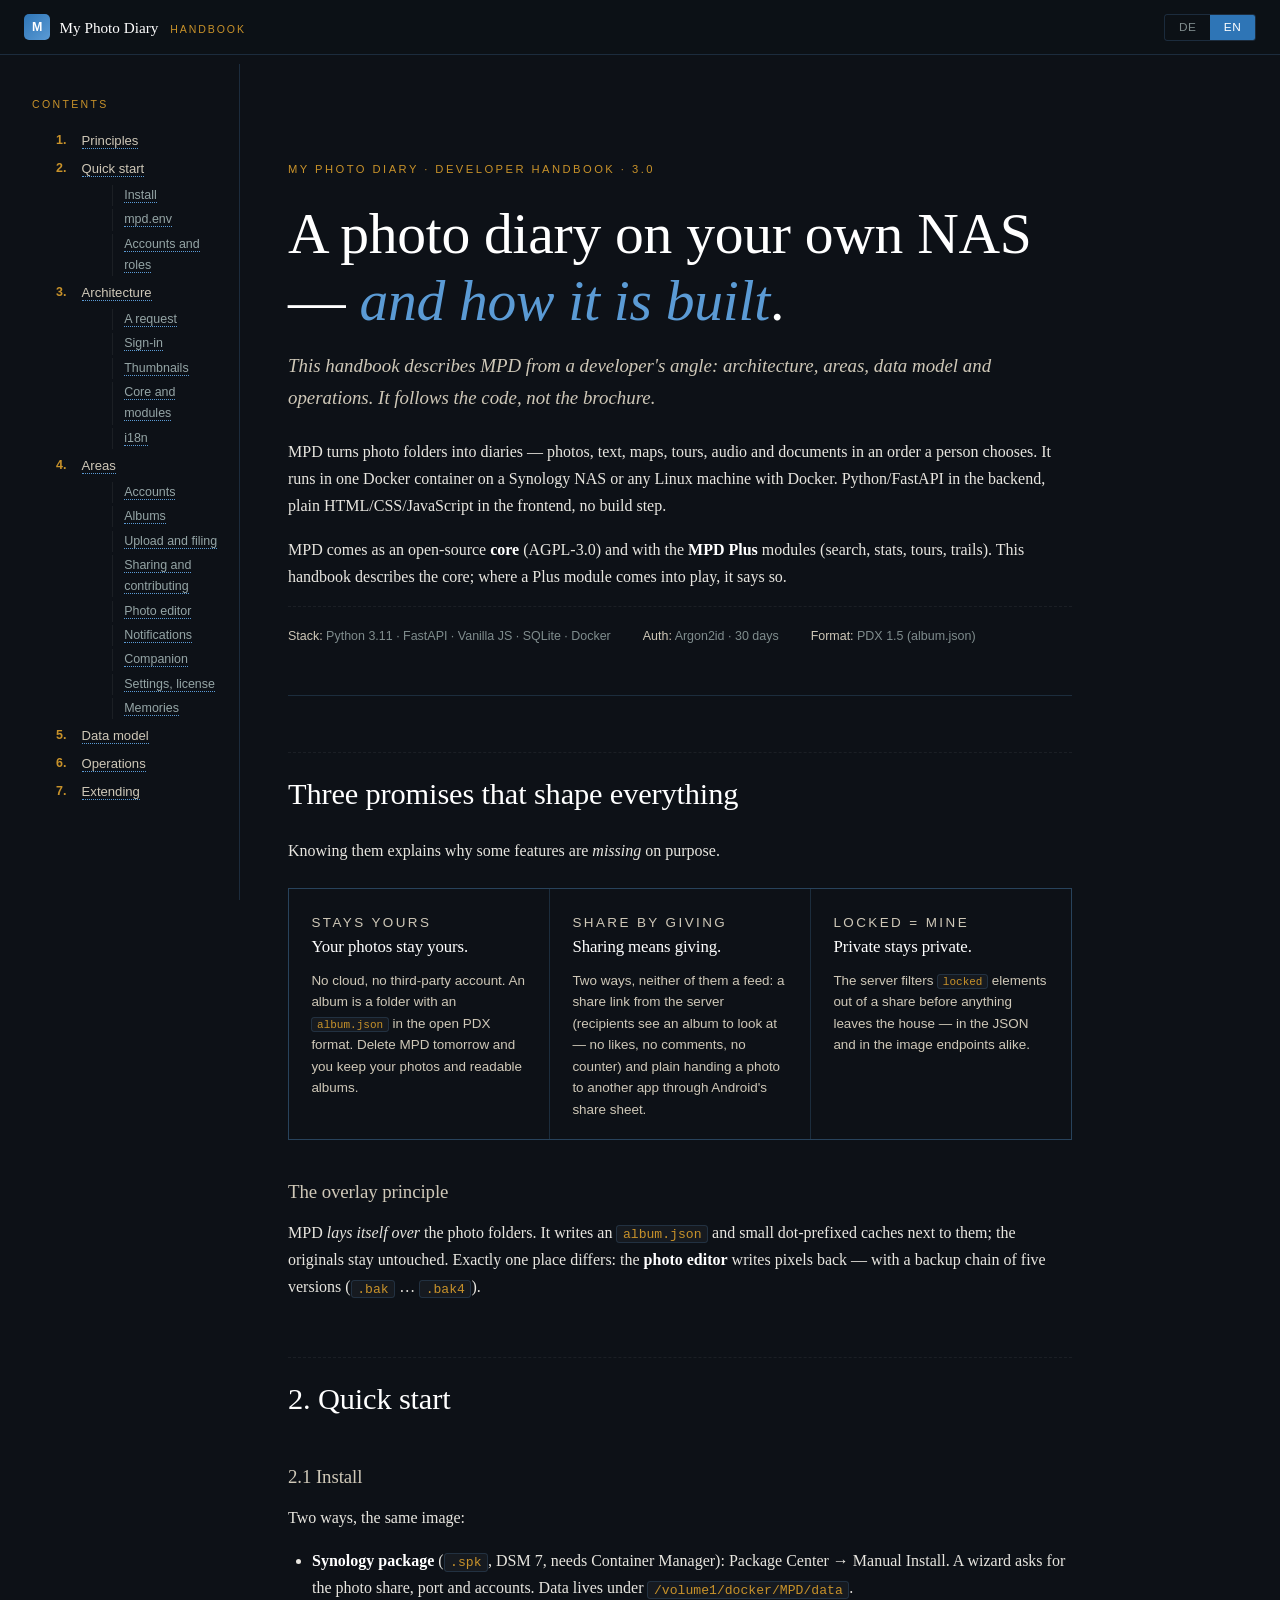
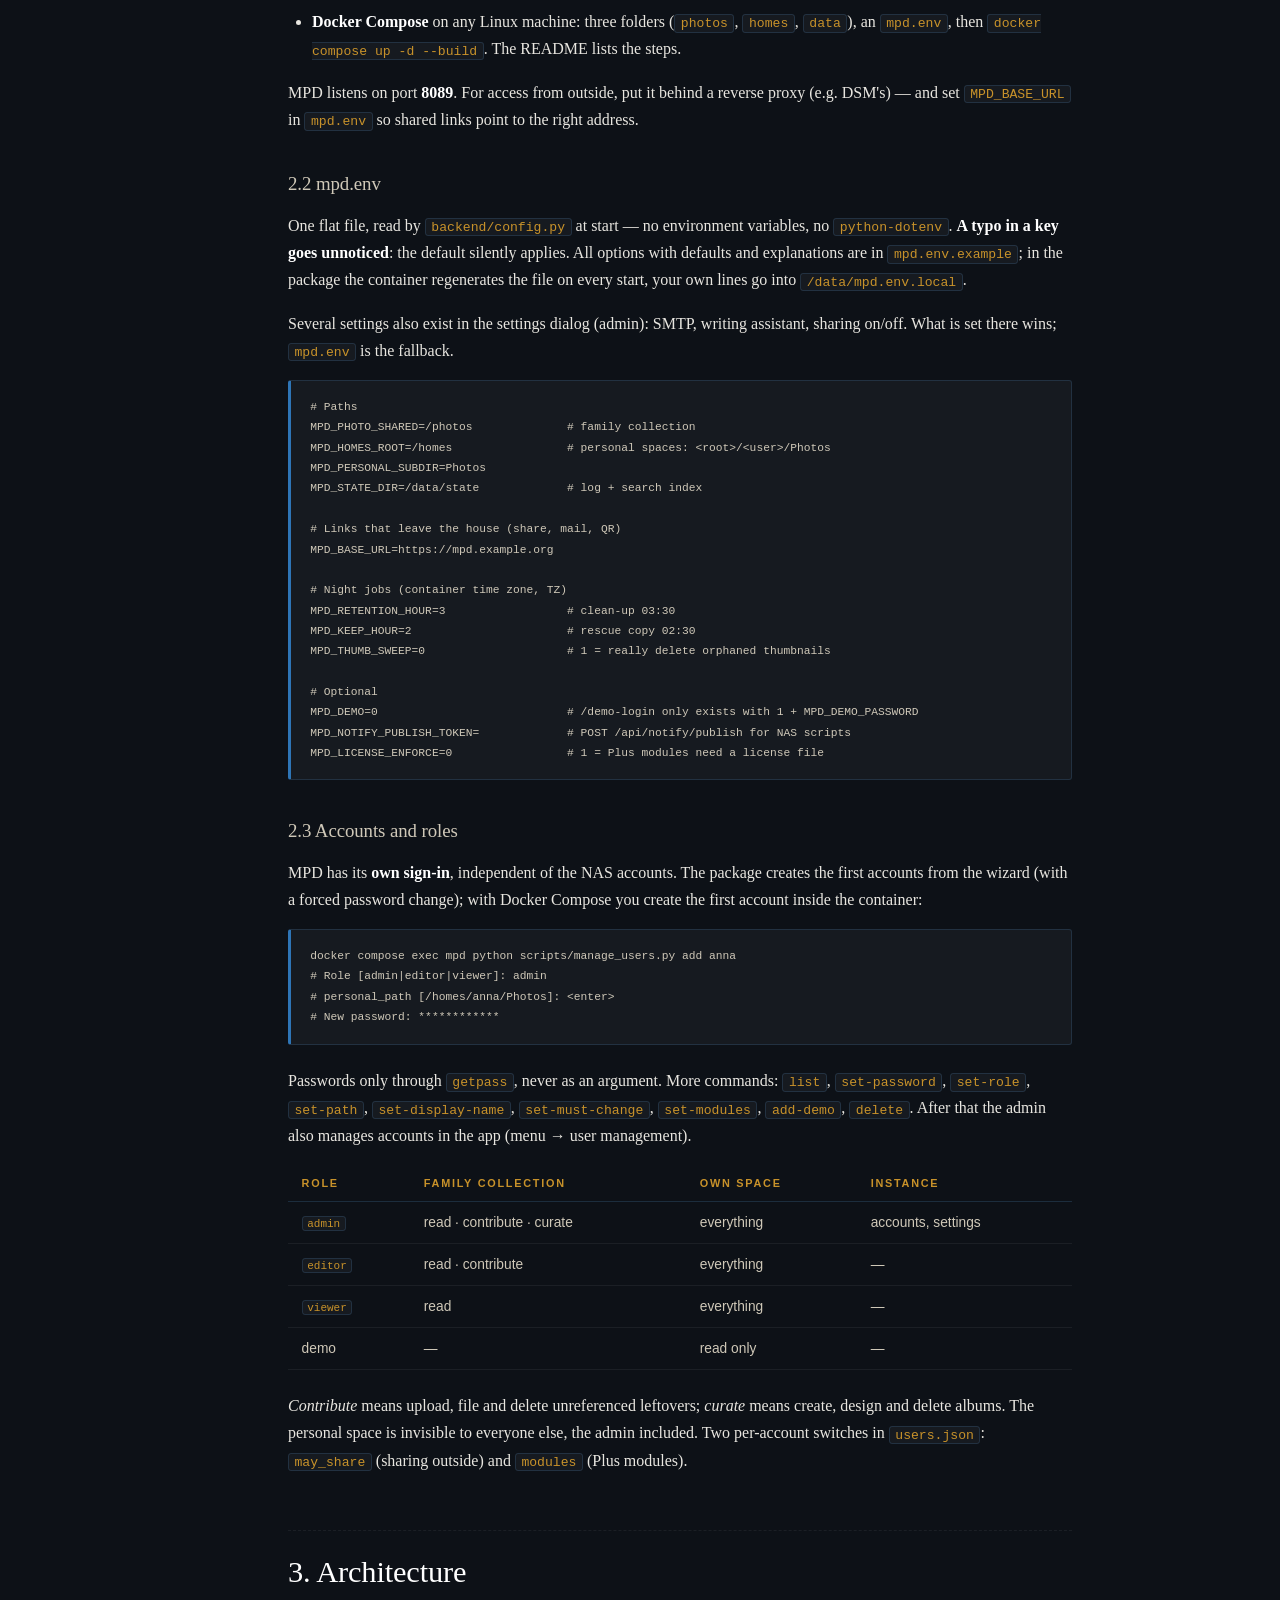
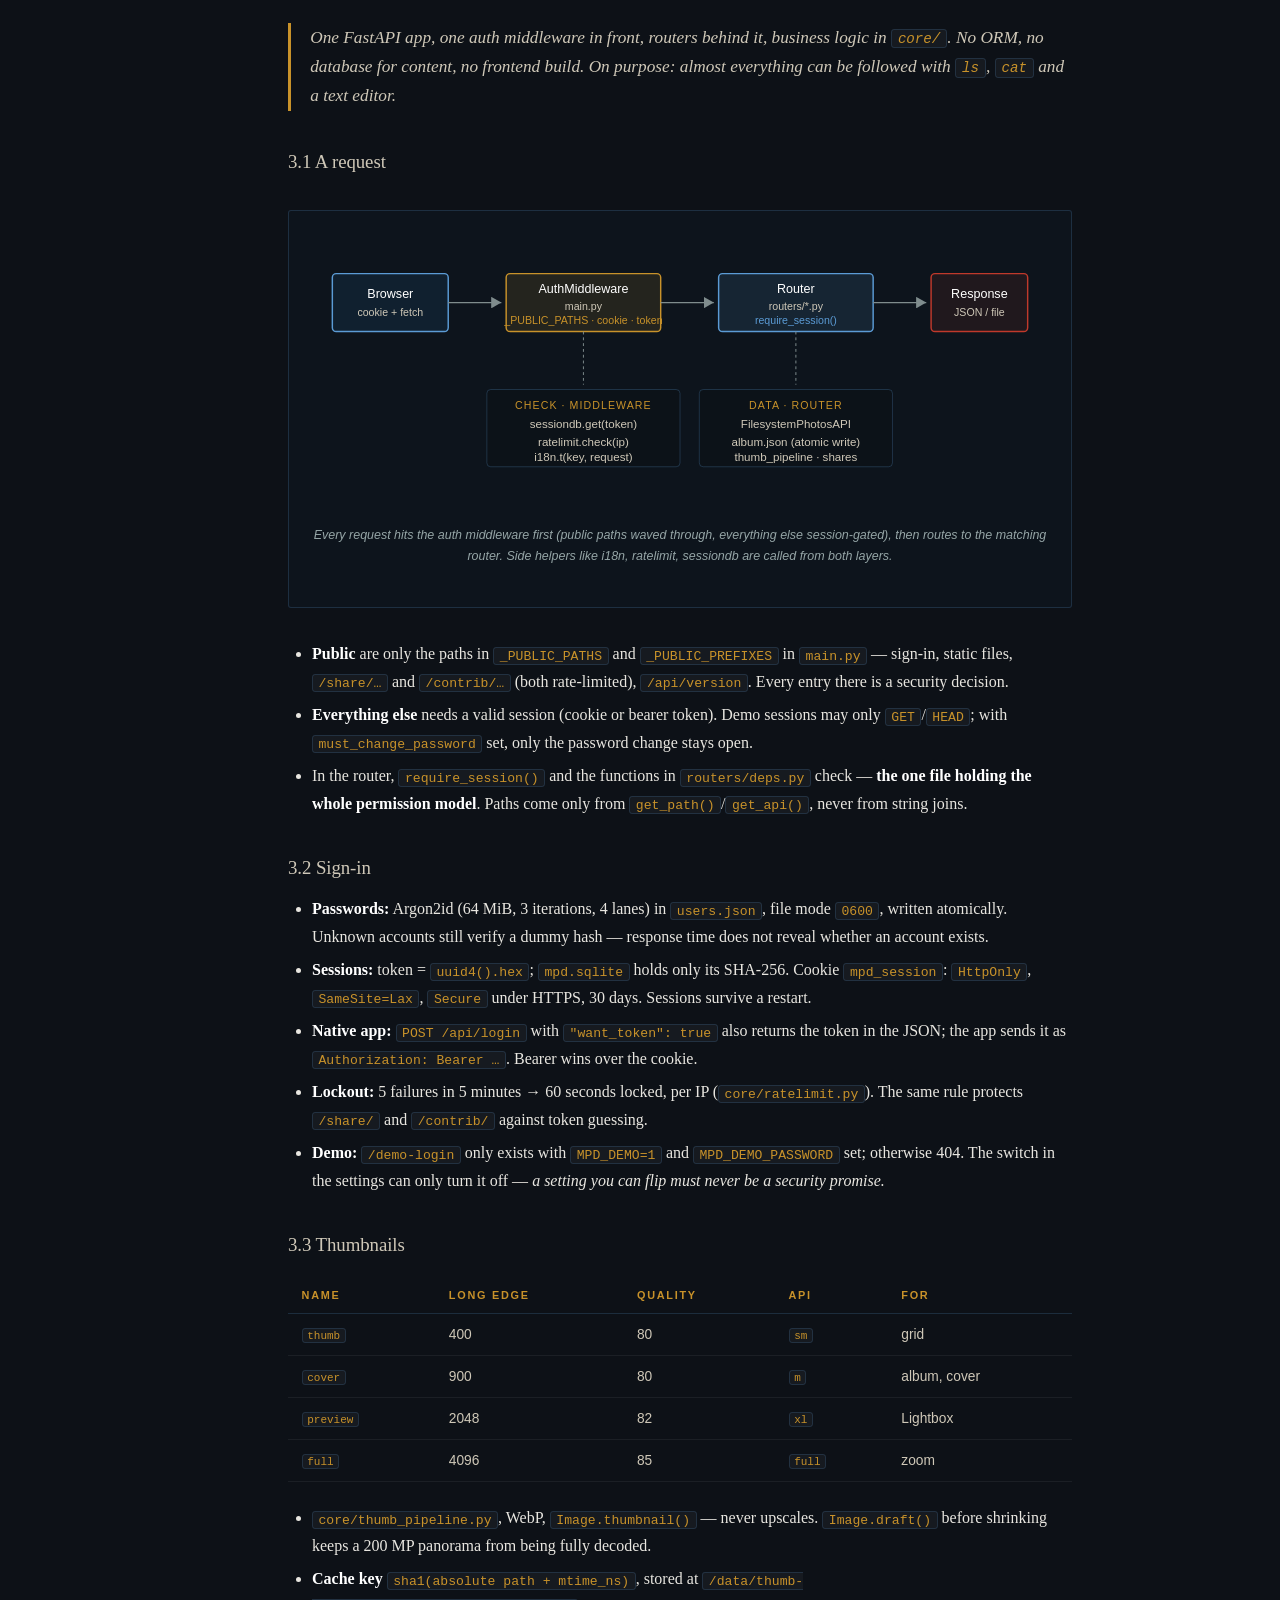
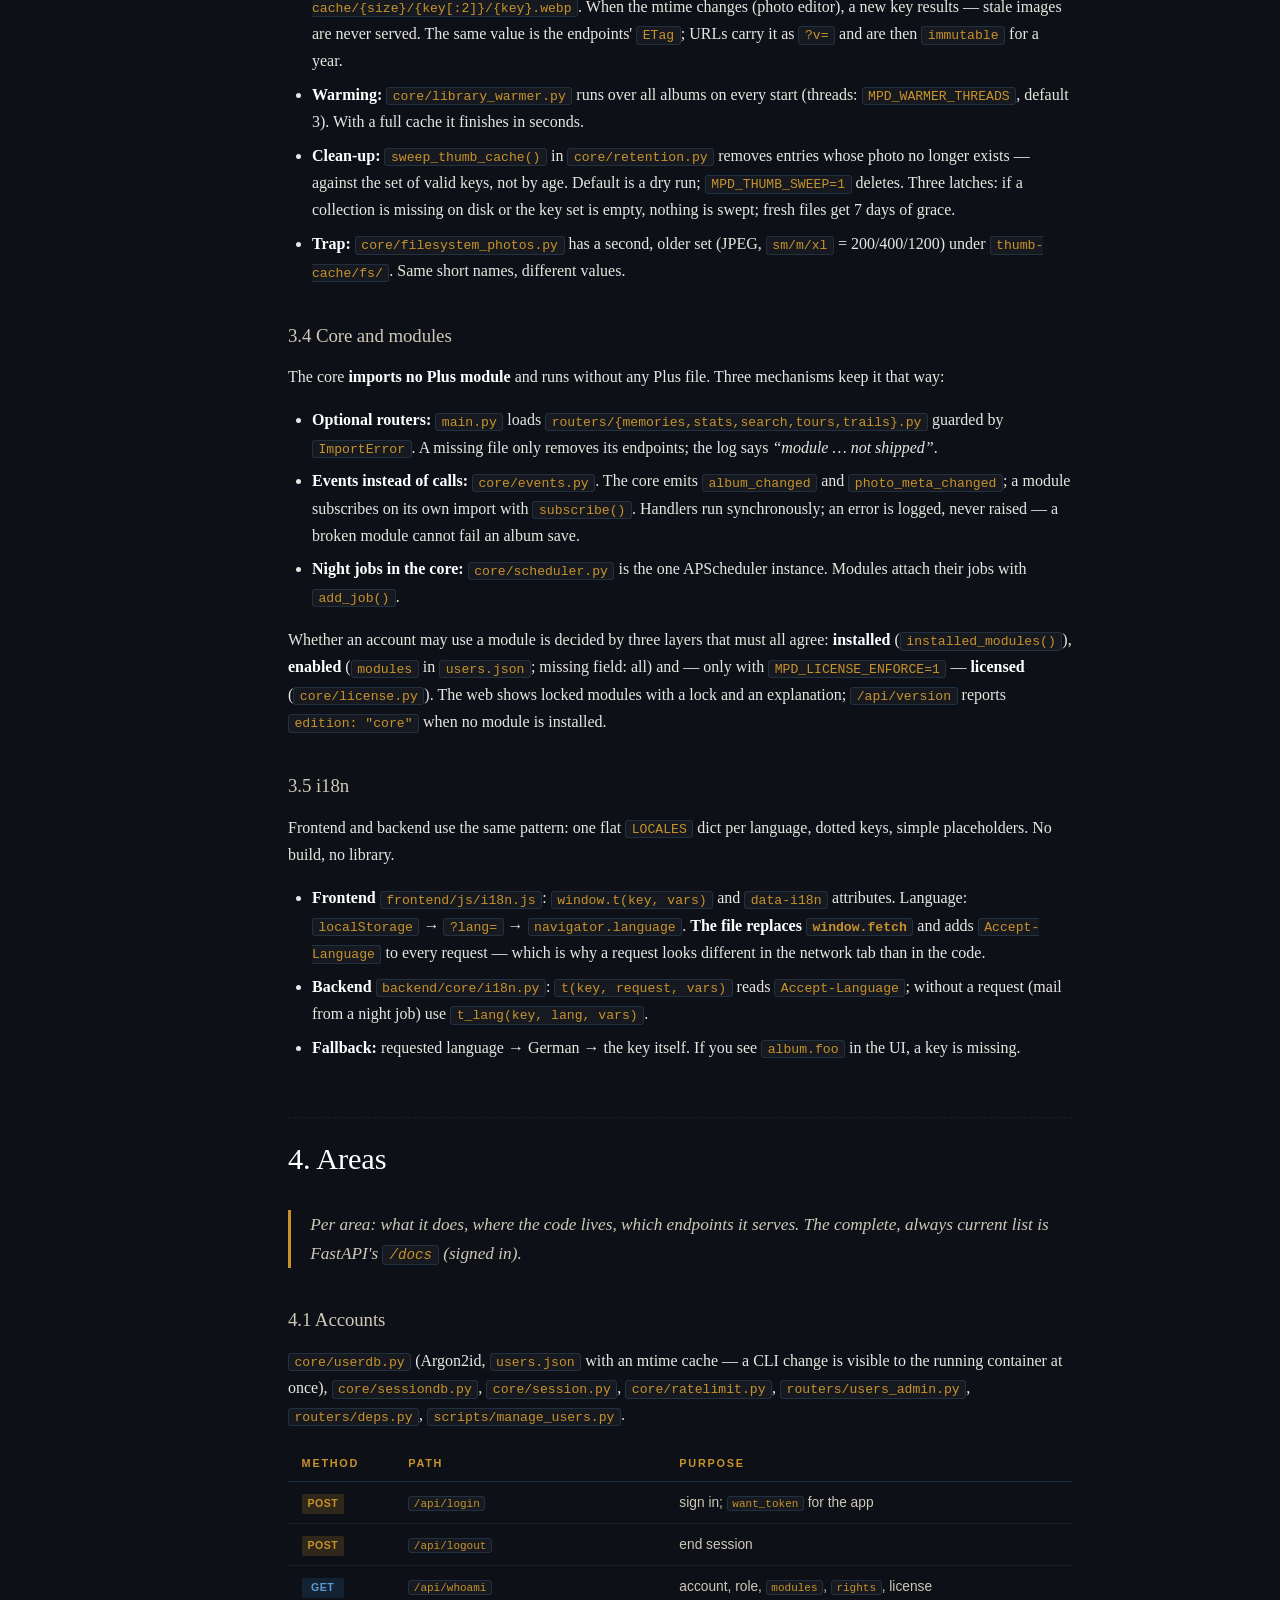
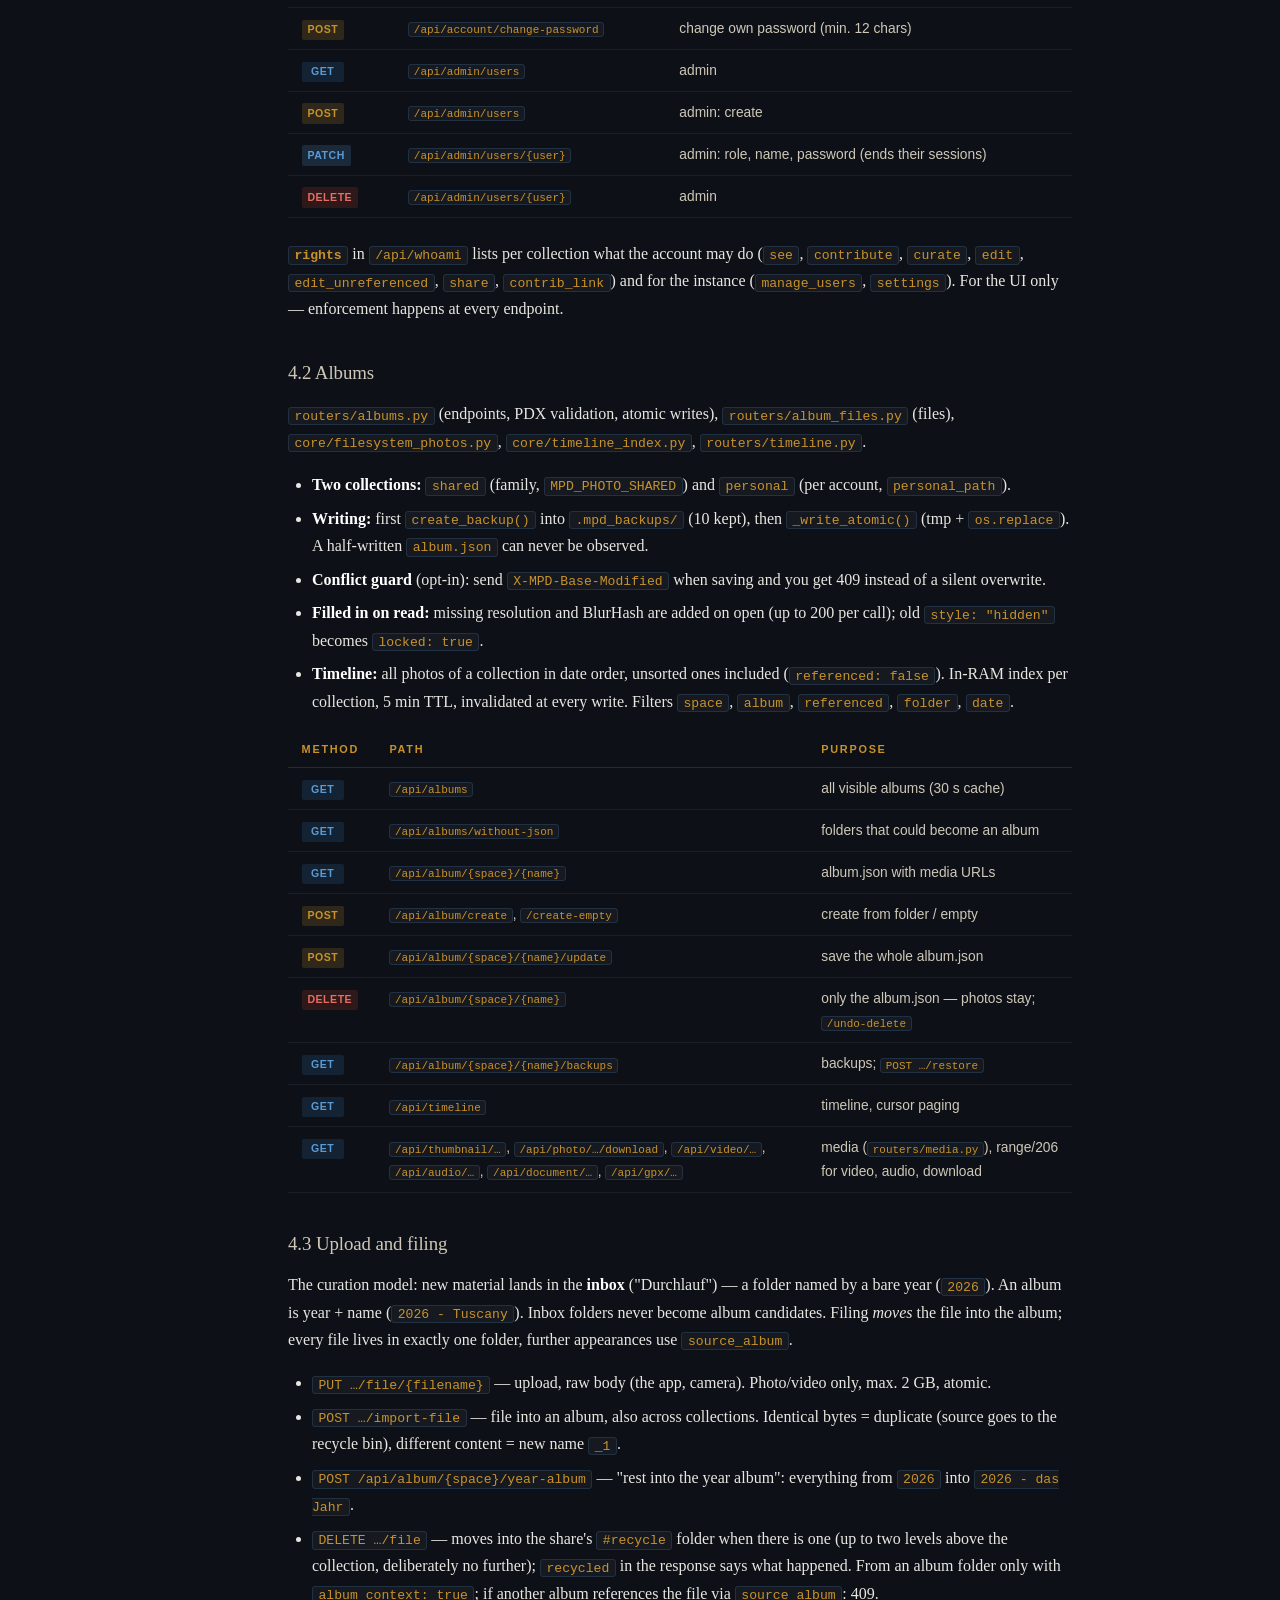
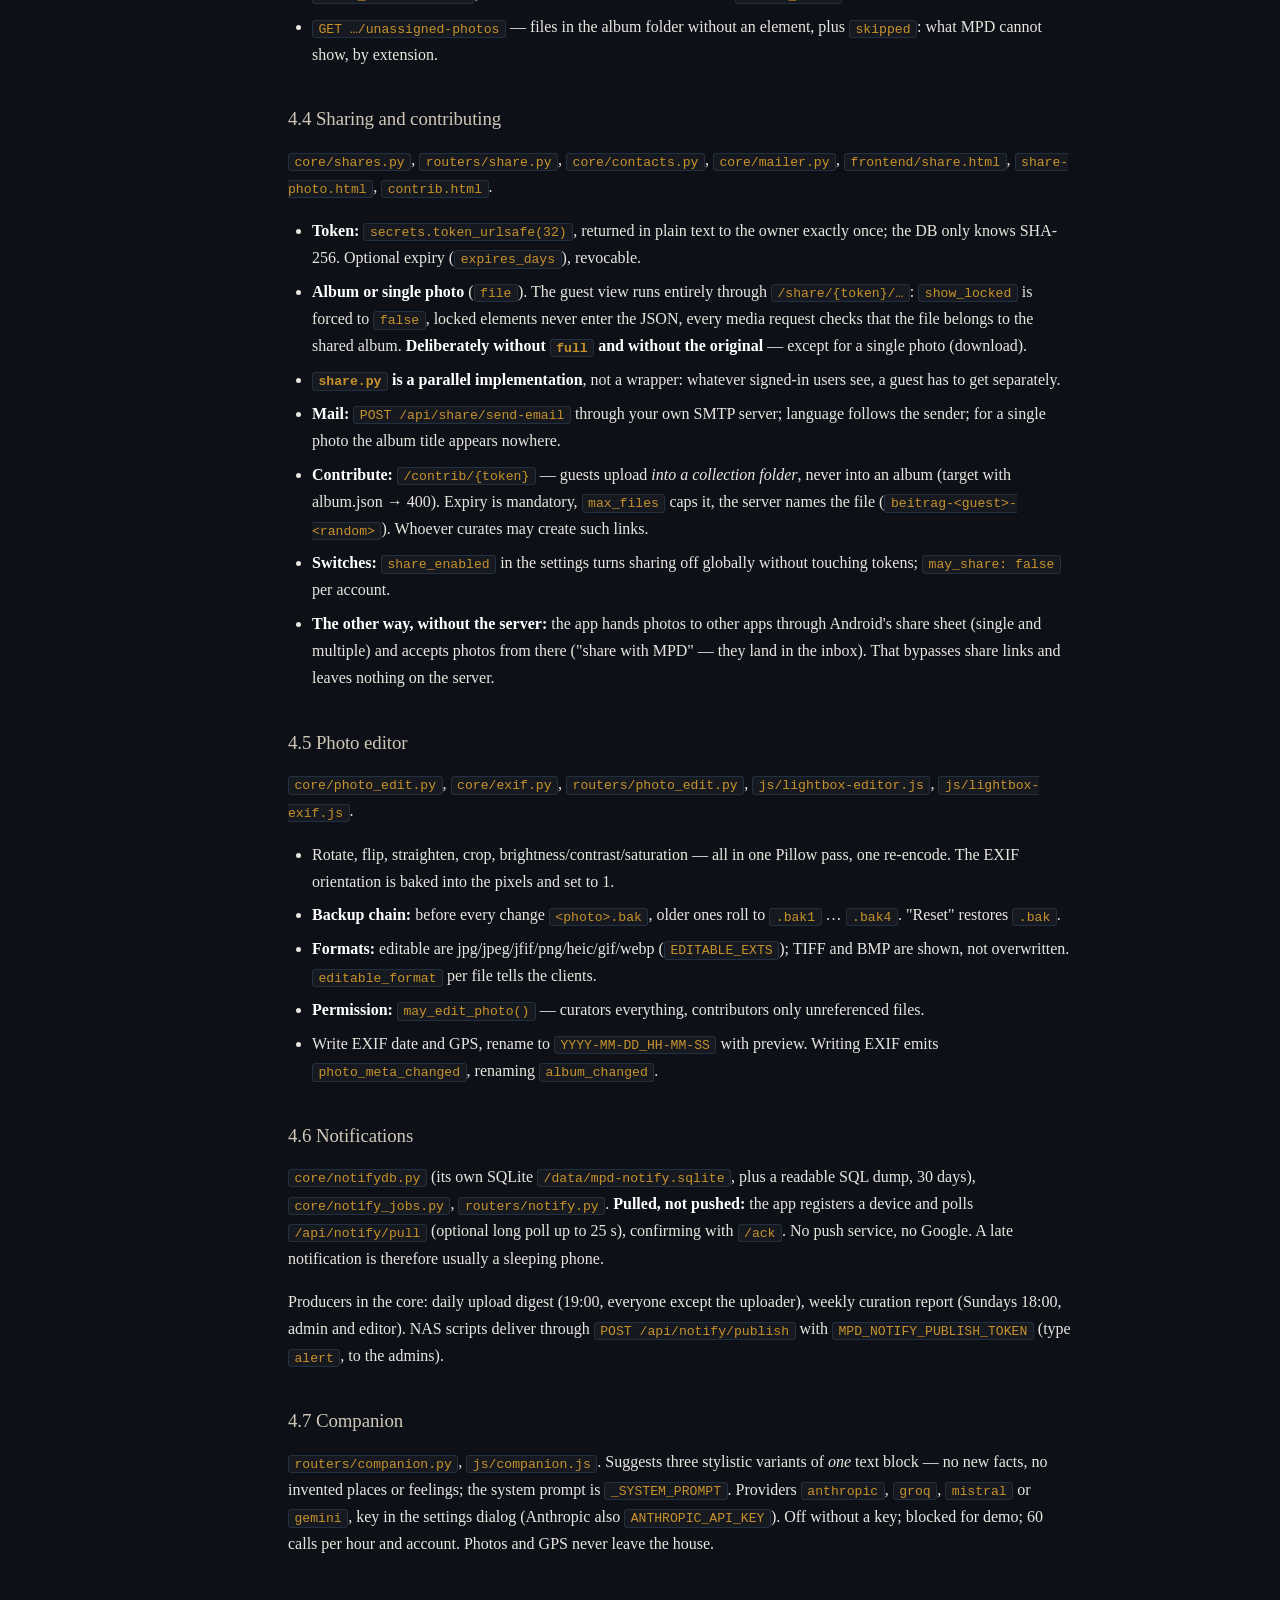
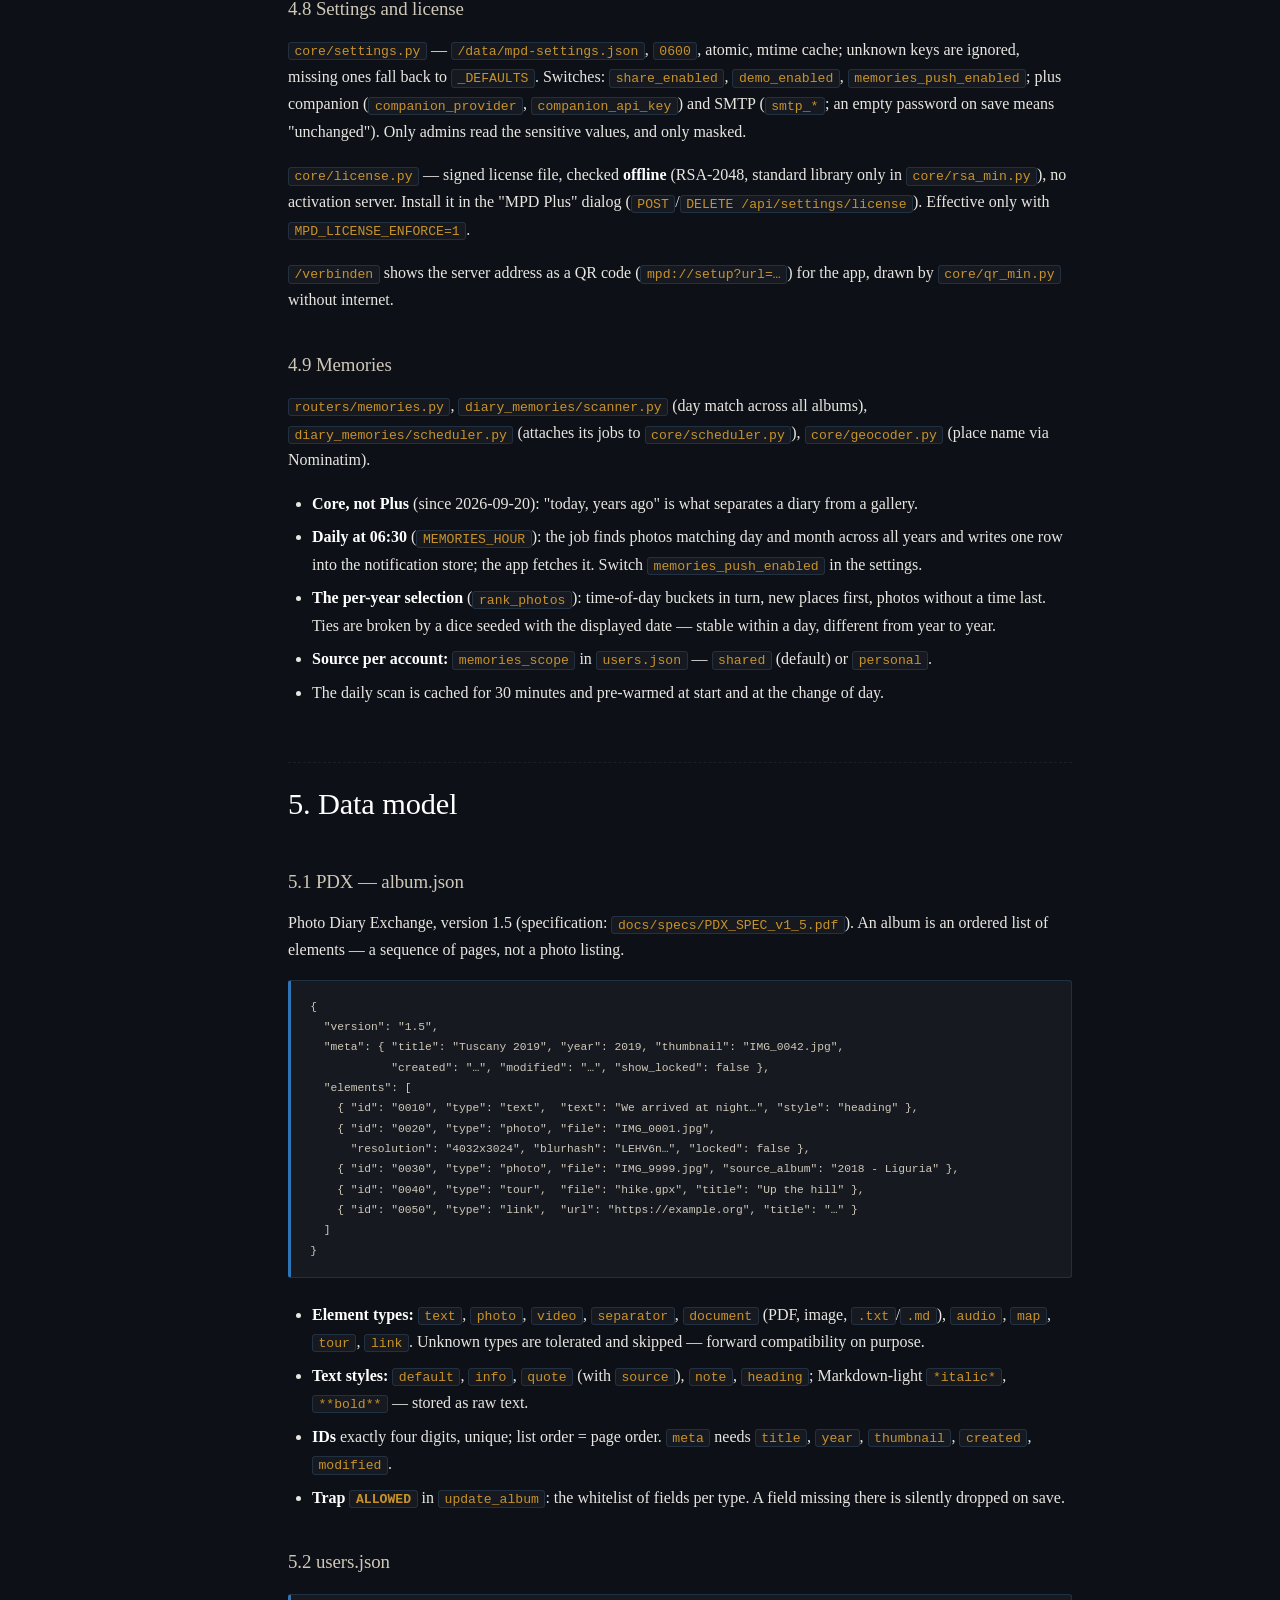
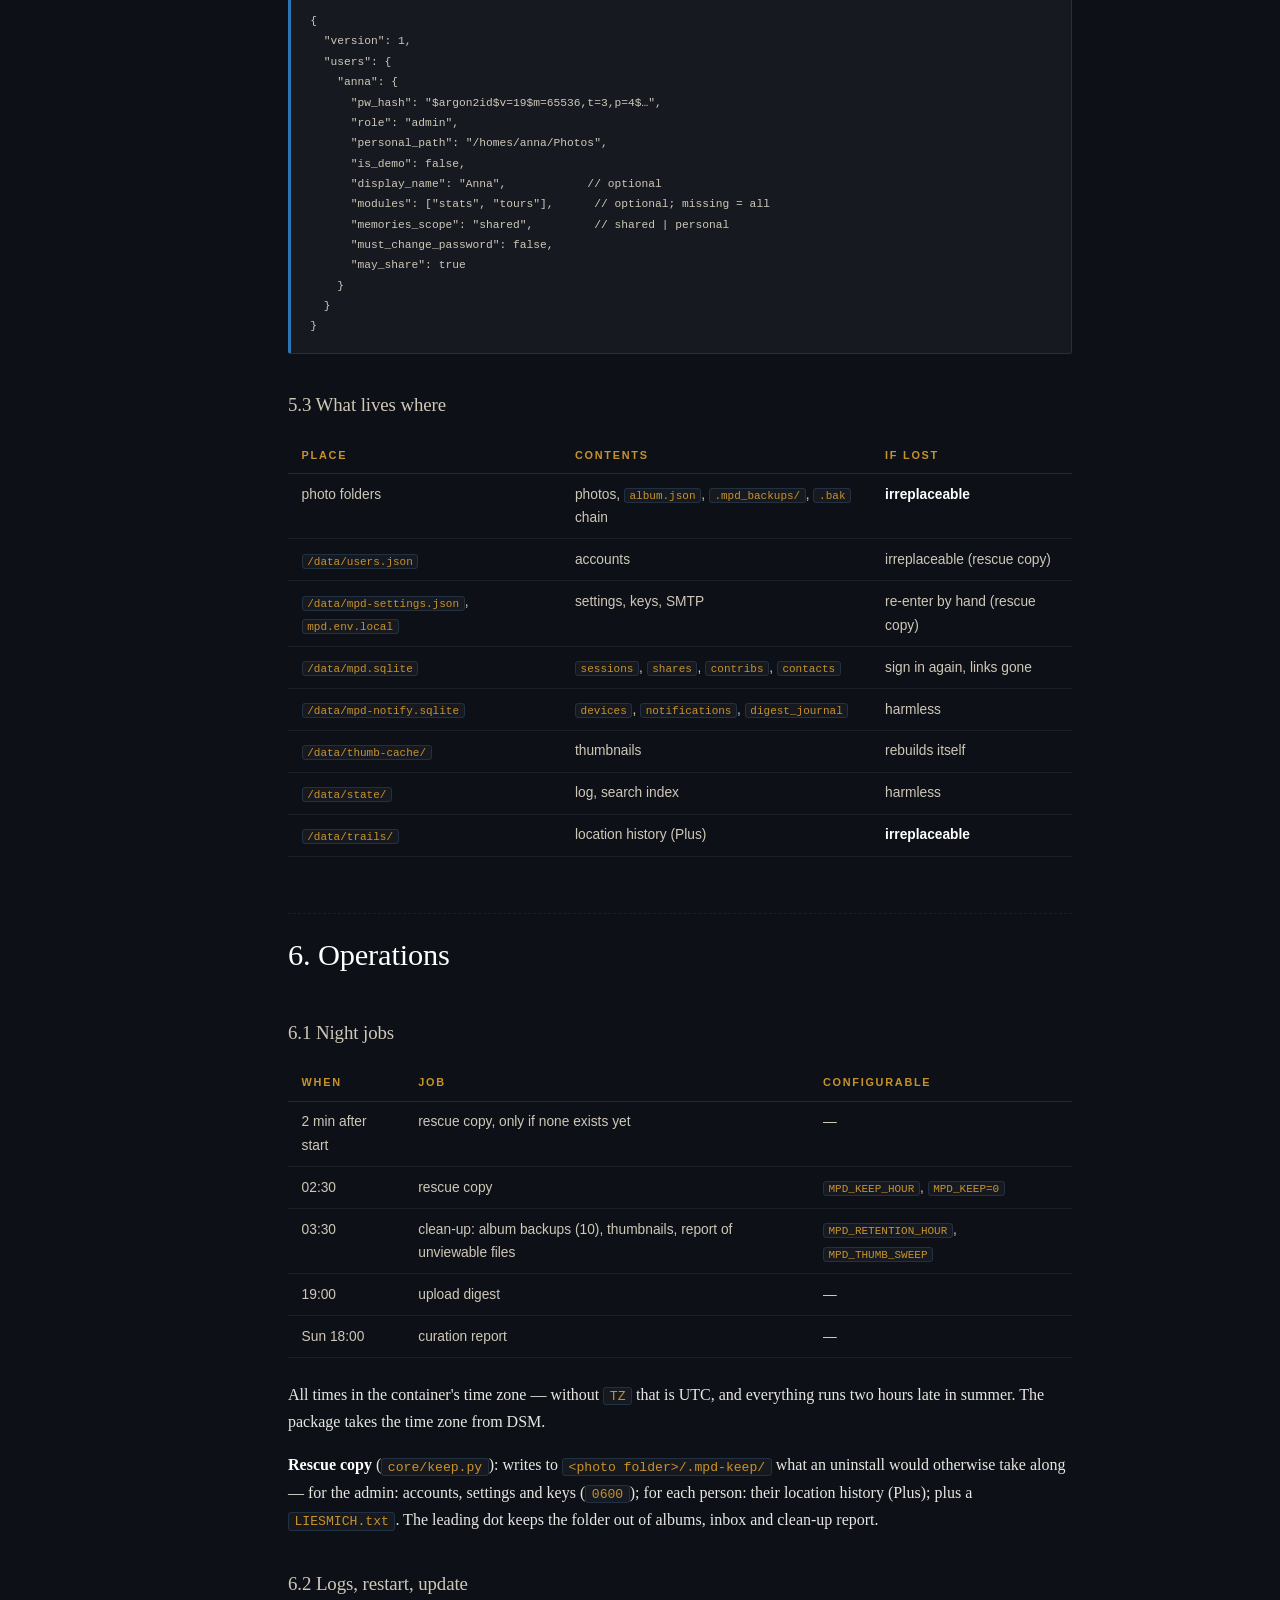
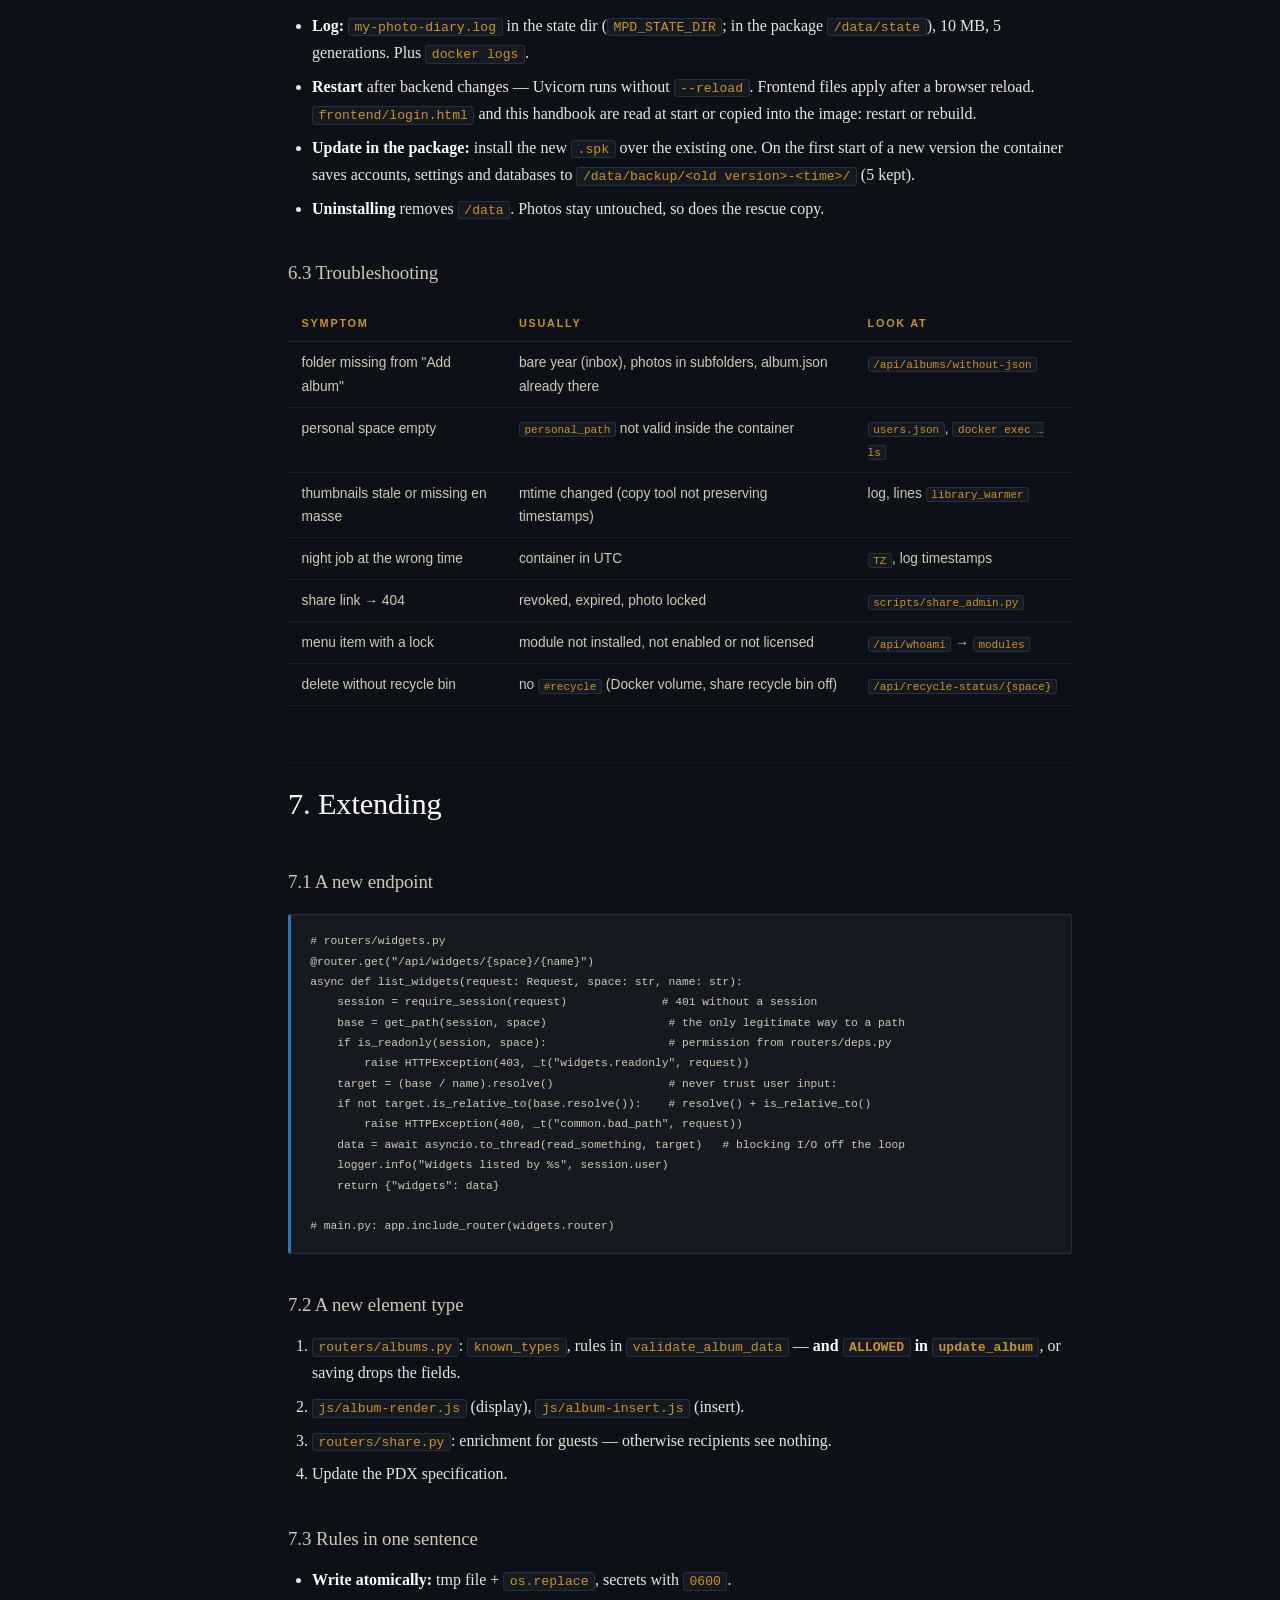
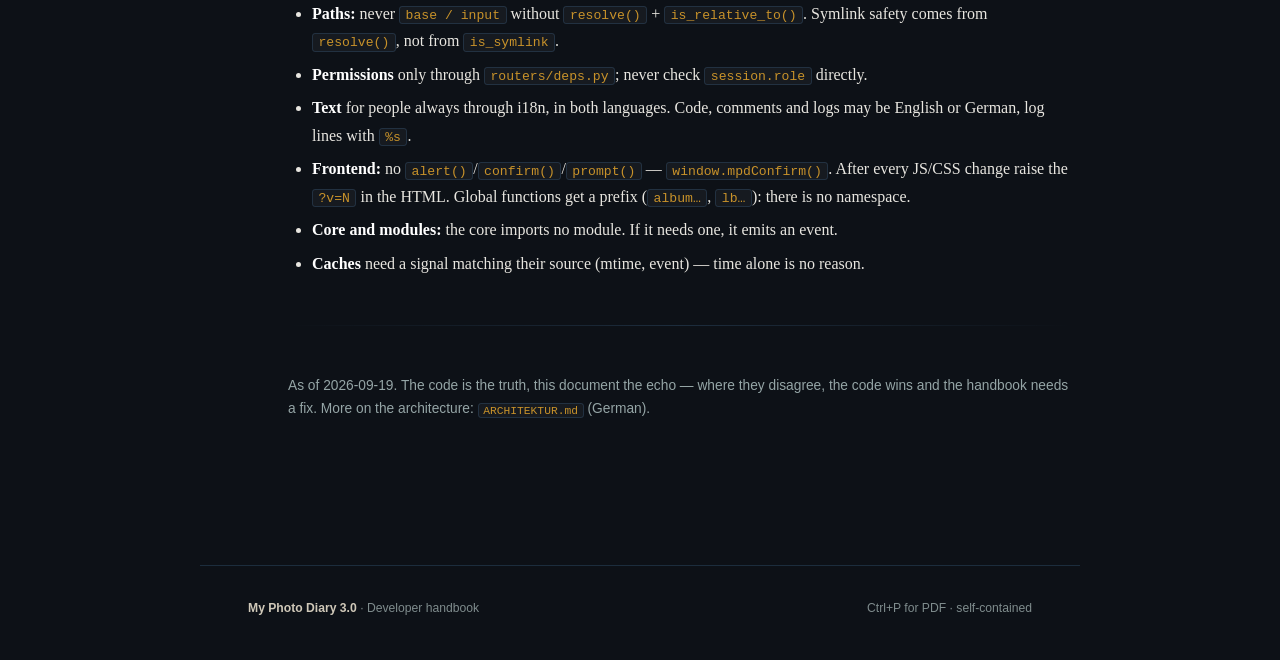
==== docs/handbook.html @ 84dc038b "My Photo Diary Core 3.0.470" ====
<!DOCTYPE html>
<html lang="de" data-lang="de">
<head>
<meta charset="UTF-8">
<meta name="viewport" content="width=device-width, initial-scale=1.0">
<title>My Photo Diary — Handbuch / Handbook</title>
<meta name="description" content="Self-contained developer handbook for My Photo Diary 3.0 (DE/EN). Architecture, areas, data model, operations.">
<meta name="robots" content="noindex,nofollow">
<style>
:root {
  --navy:  #2C3E50;
  --slate: #34495E;
  --blue:  #2E75B6;
  --lblue: #4F81BD;
  --rblue: #5B9BD5;
  --grey:  #7F8C8D;
  --lgrey: #95a5a6;
  --red:   #C0392B;
  --gold:  #c8922a;
  --dark:  #0d1117;
  --paper: #f5f1e6;
  --ink:   #e8e6e0;
  --mid:   #cfc8b8;
  --border: rgba(91,155,213,0.2);
  --border-soft: rgba(255,255,255,0.06);
  --code-bg: rgba(255,255,255,0.04);
  --code-border: rgba(91,155,213,0.18);
}

* { margin:0; padding:0; box-sizing:border-box; }
html { scroll-behavior:smooth; scroll-padding-top:5rem; }
body {
  background:var(--dark);
  color:var(--ink);
  font-family:Georgia,'Times New Roman',serif;
  line-height:1.7;
  font-size:16px;
}

/* ───────── Top nav ───────── */
nav.top {
  position:fixed; top:0; left:0; right:0; z-index:100;
  padding:0.85rem 1.5rem;
  display:flex; align-items:center; justify-content:space-between;
  background:rgba(13,17,23,0.94);
  border-bottom:1px solid var(--border);
  backdrop-filter:blur(12px);
}
.brand { display:flex; align-items:center; gap:0.6rem; font-family:Georgia,serif; }
.brand-logo {
  width:26px; height:26px;
  background:linear-gradient(135deg,var(--blue),var(--rblue));
  border-radius:5px;
  display:flex; align-items:center; justify-content:center;
  color:#fff; font-weight:700; font-size:0.78rem;
  font-family:-apple-system,sans-serif;
  letter-spacing:-0.02em;
}
.brand-name { color:#fff; font-size:0.95rem; }
.brand-sub  {
  font-family:-apple-system,sans-serif; font-size:0.66rem;
  color:var(--gold); letter-spacing:0.18em; text-transform:uppercase;
  margin-left:0.5rem;
}

.lang-toggle {
  display:flex; align-items:center; gap:0;
  font-family:-apple-system,sans-serif; font-size:0.74rem;
  border:1px solid var(--border); border-radius:3px;
  overflow:hidden;
}
.lang-toggle button {
  background:transparent; color:var(--grey);
  border:none; padding:0.35rem 0.85rem; cursor:pointer;
  font-family:inherit; font-size:inherit;
  letter-spacing:0.05em;
  transition:all 0.15s;
}
.lang-toggle button:hover { color:#fff; }
.lang-toggle button.is-active {
  background:var(--blue); color:#fff;
}

/* ───────── Layout ───────── */
.shell {
  display:grid;
  grid-template-columns:240px 1fr;
  gap:0;
  max-width:1280px;
  margin:0 auto;
  padding-top:4rem;
}

aside.toc {
  position:sticky;
  top:4rem;
  align-self:start;
  height:calc(100vh - 4rem);
  overflow-y:auto;
  padding:2rem 1.25rem 2rem 2rem;
  border-right:1px solid var(--border);
  font-family:-apple-system,sans-serif;
  font-size:0.82rem;
}
.toc-label {
  font-size:0.66rem; letter-spacing:0.22em; text-transform:uppercase;
  color:var(--gold); margin-bottom:1rem;
}
.toc ol { list-style:none; padding-left:0; counter-reset:toc; }
.toc ol > li {
  counter-increment:toc;
  margin-bottom:0.35rem;
  padding-left:1.6rem;
  position:relative;
}
.toc ol > li::before {
  content:counter(toc) ".";
  position:absolute; left:0;
  color:var(--gold); font-weight:600;
  font-size:0.78rem;
}
.toc a {
  color:var(--mid); text-decoration:none;
  transition:color 0.15s;
}
.toc a:hover { color:var(--rblue); }
.toc ol ol {
  margin-top:0.3rem; padding-left:0.4rem;
  counter-reset:none;
}
.toc ol ol > li {
  counter-increment:none;
  padding-left:0.7rem;
  font-size:0.78rem;
  margin-bottom:0.2rem;
  border-left:1px solid var(--border-soft);
}
.toc ol ol > li::before { content:none; }
.toc ol ol a { color:var(--lgrey); }

main {
  padding:2rem 3rem 8rem;
  max-width:880px;
}

/* ───────── Typography ───────── */
h1, h2, h3, h4 {
  font-family:Georgia,serif; font-weight:400;
  color:#fff; letter-spacing:-0.005em;
}
h1 {
  font-size:clamp(2rem,4vw,3rem);
  line-height:1.15; margin-bottom:1rem;
  border-bottom:1px solid var(--border);
  padding-bottom:1rem;
}
h1 em { color:var(--rblue); font-style:italic; }
h2 {
  font-size:clamp(1.4rem,2.6vw,1.9rem);
  margin-top:3.5rem; margin-bottom:1rem;
  padding-top:1rem;
  border-top:1px dashed var(--border-soft);
}
h2 em { color:var(--rblue); font-style:italic; }
h3 {
  font-size:1.18rem; margin-top:2.2rem; margin-bottom:0.7rem;
  color:var(--mid);
}
h3 em { color:var(--gold); font-style:italic; }
h4 {
  font-size:0.98rem; margin-top:1.5rem; margin-bottom:0.5rem;
  color:var(--rblue);
  font-family:-apple-system,sans-serif;
  text-transform:uppercase; letter-spacing:0.08em;
  font-weight:600;
}

p { margin-bottom:1rem; color:var(--ink); }
p.lede {
  font-size:1.08rem; font-style:italic; color:var(--mid);
  border-left:3px solid var(--gold);
  padding-left:1.2rem;
  margin:1.5rem 0;
}
.section-label {
  font-family:-apple-system,sans-serif; font-size:0.7rem;
  letter-spacing:0.22em; text-transform:uppercase;
  color:var(--gold); margin-bottom:0.5rem;
  display:block;
}

ul, ol { margin:0 0 1rem 1.5rem; }
ul li, ol li { margin-bottom:0.4rem; }
ul ul, ol ol { margin-top:0.3rem; margin-bottom:0.3rem; }

a { color:var(--rblue); text-decoration:none; border-bottom:1px dotted var(--rblue); }
a:hover { color:#fff; border-color:#fff; }

strong { color:#fff; }
em { font-style:italic; }

code, .mono {
  font-family:'SF Mono','Menlo','Consolas','Liberation Mono',monospace;
  font-size:0.86em;
}
:not(pre) > code {
  background:var(--code-bg);
  border:1px solid var(--code-border);
  padding:0.05em 0.42em;
  border-radius:3px;
  color:var(--gold);
  font-size:0.82em;
}
pre {
  background:var(--code-bg);
  border:1px solid var(--code-border);
  border-left:3px solid var(--blue);
  border-radius:3px;
  padding:1rem 1.2rem;
  margin:1rem 0 1.4rem;
  overflow-x:auto;
  font-size:0.82rem;
  line-height:1.55;
  color:var(--mid);
}
pre code {
  color:inherit;
  background:none;
  border:none;
  padding:0;
}

blockquote {
  border-left:3px solid var(--gold);
  padding:0.4rem 0 0.4rem 1.5rem;
  margin:1.4rem 0;
  font-style:italic;
  color:var(--mid);
}

table {
  border-collapse:collapse;
  width:100%;
  margin:1rem 0 1.4rem;
  font-family:-apple-system,sans-serif;
  font-size:0.86rem;
}
th, td {
  text-align:left;
  padding:0.55rem 0.85rem;
  border-bottom:1px solid var(--border-soft);
  vertical-align:top;
}
th {
  color:var(--gold);
  font-size:0.68rem; letter-spacing:0.16em; text-transform:uppercase;
  font-weight:600;
  border-bottom:1px solid var(--border);
}
td { color:var(--mid); }
td code { font-size:0.8em; }

hr {
  border:none;
  height:1px;
  background:linear-gradient(to right, transparent, var(--border), transparent);
  margin:3rem 0;
}

/* ───────── Cards ───────── */
.cards {
  display:grid; grid-template-columns:repeat(auto-fit,minmax(260px,1fr));
  gap:1px;
  background:var(--border);
  border:1px solid var(--border);
  margin:1.5rem 0;
}
.card {
  background:var(--dark);
  padding:1.4rem 1.4rem 1.2rem;
}
.card-cat {
  font-family:-apple-system,sans-serif;
  font-size:0.62rem; letter-spacing:0.18em; text-transform:uppercase;
  color:var(--gold); margin-bottom:0.4rem;
}
.card h4 {
  margin-top:0; color:#fff;
  font-family:Georgia,serif; text-transform:none;
  letter-spacing:-0.005em; font-size:1.05rem;
  font-weight:400;
}
.card p {
  font-family:-apple-system,sans-serif;
  font-size:0.84rem; color:var(--mid);
  line-height:1.6; margin-bottom:0;
}

/* ───────── Endpoint table ───────── */
table.endpoints td:first-child { white-space:nowrap; }
.method {
  display:inline-block;
  font-family:-apple-system,sans-serif;
  font-size:0.66rem; font-weight:700;
  padding:0.1em 0.55em;
  border-radius:2px;
  letter-spacing:0.05em;
  margin-right:0.4em;
  min-width:42px; text-align:center;
}
.m-get    { background:rgba(46,117,182,0.18); color:var(--rblue); }
.m-post   { background:rgba(200,146,42,0.18); color:var(--gold); }
.m-delete { background:rgba(192,57,43,0.18);  color:#e76e63; }
.m-put    { background:rgba(91,155,213,0.18); color:var(--rblue); }
.m-patch  { background:rgba(91,155,213,0.18); color:var(--rblue); }

/* ───────── Architecture diagrams ───────── */
.diagram {
  margin:2rem 0;
  padding:1.5rem;
  border:1px solid var(--border);
  border-radius:3px;
  background:rgba(46,117,182,0.03);
  text-align:center;
}
.diagram svg { max-width:100%; height:auto; }
.diagram-caption {
  font-family:-apple-system,sans-serif;
  font-size:0.78rem;
  color:var(--lgrey);
  margin-top:0.7rem;
  font-style:italic;
}

/* ───────── Callouts ───────── */
.note, .warn, .tip {
  border-left:3px solid;
  padding:0.85rem 1.1rem;
  margin:1.2rem 0;
  font-family:-apple-system,sans-serif;
  font-size:0.86rem;
  border-radius:0 3px 3px 0;
}
.note  { border-color:var(--rblue); background:rgba(46,117,182,0.06); }
.warn  { border-color:var(--red);   background:rgba(192,57,43,0.06); }
.tip   { border-color:var(--gold);  background:rgba(200,146,42,0.06); }
.note strong, .warn strong, .tip strong {
  font-family:-apple-system,sans-serif;
  font-size:0.66rem; letter-spacing:0.16em; text-transform:uppercase;
  display:block; margin-bottom:0.3rem;
}
.note strong { color:var(--rblue); }
.warn strong { color:#e76e63; }
.tip strong  { color:var(--gold); }

/* ───────── Hero ───────── */
.hero {
  padding:4rem 0 3rem;
  border-bottom:1px solid var(--border);
  margin-bottom:2.5rem;
}
.hero-tag {
  font-family:-apple-system,sans-serif;
  font-size:0.7rem; letter-spacing:0.22em; text-transform:uppercase;
  color:var(--gold); margin-bottom:1.4rem;
}
.hero h1 {
  font-size:clamp(2.2rem,5vw,3.6rem);
  border-bottom:none;
  padding-bottom:0;
  margin-bottom:1rem;
}
.hero p.lede {
  font-size:1.18rem;
  border-left:none; padding-left:0;
  color:var(--mid); margin:0 0 1.5rem;
}
.hero-meta {
  font-family:-apple-system,sans-serif;
  font-size:0.78rem;
  color:var(--grey);
  padding-top:1.2rem;
  border-top:1px dashed var(--border-soft);
  display:flex; gap:2rem; flex-wrap:wrap;
}
.hero-meta strong { color:var(--mid); font-weight:500; }

/* ───────── Language switching ───────── */
.lang-block { display:none; }
body[data-lang="de"] .lang-block.lang-de { display:block; }
body[data-lang="en"] .lang-block.lang-en { display:block; }
.lang-inline { display:none; }
body[data-lang="de"] .lang-inline.lang-de { display:inline; }
body[data-lang="en"] .lang-inline.lang-en { display:inline; }

/* ───────── Footer ───────── */
footer.handbook-foot {
  border-top:1px solid var(--border);
  padding:2rem 3rem;
  font-family:-apple-system,sans-serif;
  font-size:0.76rem;
  color:var(--grey);
  display:flex; justify-content:space-between; gap:1rem;
  flex-wrap:wrap;
  max-width:880px;
  margin:0 auto;
}
footer.handbook-foot strong { color:var(--mid); }

/* ───────── Mobile ───────── */
@media (max-width:880px){
  .shell { grid-template-columns:1fr; }
  aside.toc {
    position:static; height:auto;
    border-right:none; border-bottom:1px solid var(--border);
    padding:1.5rem;
    max-height:30vh;
  }
  main { padding:1.5rem; }
  nav.top { padding:0.7rem 1rem; }
  .brand-sub { display:none; }
  footer.handbook-foot { padding:1.5rem; }
}

/* ───────── Print ───────── */
@media print {
  nav.top, aside.toc, .lang-toggle { display:none; }
  body { background:#fff; color:#222; }
  .shell { display:block; padding-top:0; }
  main { padding:0; max-width:none; }
  h1, h2, h3, h4 { color:#000; page-break-after:avoid; }
  pre, table, .diagram, .cards { page-break-inside:avoid; }
  pre { background:#f5f5f5; color:#222; border-color:#ccc; }
  a { color:#000; border:none; text-decoration:underline; }
  .card { background:none; border:1px solid #ccc; }
  td, p, ul li, ol li { color:#333; }
  body[data-lang="de"] .lang-en, body[data-lang="en"] .lang-de { display:none; }
}
</style>
</head>
<body data-lang="de">

<nav class="top">
  <div class="brand">
    <div class="brand-logo">M</div>
    <div>
      <span class="brand-name">My Photo Diary</span>
      <span class="brand-sub"><span class="lang-inline lang-de">Handbuch</span><span class="lang-inline lang-en">Handbook</span></span>
    </div>
  </div>
  <div class="lang-toggle" role="group" aria-label="Language">
    <button type="button" data-lang-set="de" class="is-active">DE</button>
    <button type="button" data-lang-set="en">EN</button>
  </div>
</nav>

<div class="shell">

<aside class="toc">
  <p class="toc-label"><span class="lang-inline lang-de">Inhalt</span><span class="lang-inline lang-en">Contents</span></p>
  <ol>
    <li><a href="#cover"><span class="lang-inline lang-de">Grundsätze</span><span class="lang-inline lang-en">Principles</span></a></li>
    <li><a href="#quickstart"><span class="lang-inline lang-de">Schnellstart</span><span class="lang-inline lang-en">Quick start</span></a>
      <ol>
        <li><a href="#qs-install"><span class="lang-inline lang-de">Installieren</span><span class="lang-inline lang-en">Install</span></a></li>
        <li><a href="#qs-env">mpd.env</a></li>
        <li><a href="#qs-users"><span class="lang-inline lang-de">Konten und Rollen</span><span class="lang-inline lang-en">Accounts and roles</span></a></li>
      </ol>
    </li>
    <li><a href="#architecture"><span class="lang-inline lang-de">Architektur</span><span class="lang-inline lang-en">Architecture</span></a>
      <ol>
        <li><a href="#arch-lifecycle"><span class="lang-inline lang-de">Ein Request</span><span class="lang-inline lang-en">A request</span></a></li>
        <li><a href="#arch-auth"><span class="lang-inline lang-de">Anmeldung</span><span class="lang-inline lang-en">Sign-in</span></a></li>
        <li><a href="#arch-thumbs"><span class="lang-inline lang-de">Vorschaubilder</span><span class="lang-inline lang-en">Thumbnails</span></a></li>
        <li><a href="#arch-core"><span class="lang-inline lang-de">Kern und Module</span><span class="lang-inline lang-en">Core and modules</span></a></li>
        <li><a href="#arch-i18n">i18n</a></li>
      </ol>
    </li>
    <li><a href="#modules"><span class="lang-inline lang-de">Bereiche</span><span class="lang-inline lang-en">Areas</span></a>
      <ol>
        <li><a href="#mod-auth"><span class="lang-inline lang-de">Konten</span><span class="lang-inline lang-en">Accounts</span></a></li>
        <li><a href="#mod-albums"><span class="lang-inline lang-de">Alben</span><span class="lang-inline lang-en">Albums</span></a></li>
        <li><a href="#mod-curate"><span class="lang-inline lang-de">Hochladen und Einsortieren</span><span class="lang-inline lang-en">Upload and filing</span></a></li>
        <li><a href="#mod-share"><span class="lang-inline lang-de">Teilen und Beisteuern</span><span class="lang-inline lang-en">Sharing and contributing</span></a></li>
        <li><a href="#mod-photoedit"><span class="lang-inline lang-de">Foto-Editor</span><span class="lang-inline lang-en">Photo editor</span></a></li>
        <li><a href="#mod-notify"><span class="lang-inline lang-de">Benachrichtigungen</span><span class="lang-inline lang-en">Notifications</span></a></li>
        <li><a href="#mod-companion">Companion</a></li>
        <li><a href="#mod-settings"><span class="lang-inline lang-de">Einstellungen, Lizenz</span><span class="lang-inline lang-en">Settings, license</span></a></li>
        <li><a href="#mod-memories">Memories</a></li>
      </ol>
    </li>
    <li><a href="#datamodel"><span class="lang-inline lang-de">Datenmodell</span><span class="lang-inline lang-en">Data model</span></a></li>
    <li><a href="#operations"><span class="lang-inline lang-de">Betrieb</span><span class="lang-inline lang-en">Operations</span></a></li>
    <li><a href="#extending"><span class="lang-inline lang-de">Erweitern</span><span class="lang-inline lang-en">Extending</span></a></li>
  </ol>
</aside>

<main>

<!-- ════════════════════════════════════════════════════════════════════════ -->
<!-- 1. GRUNDSÄTZE                                                            -->
<!-- ════════════════════════════════════════════════════════════════════════ -->
<section id="cover" class="hero">
  <p class="hero-tag"><span class="lang-inline lang-de">My Photo Diary · Entwickler-Handbuch · 3.0</span><span class="lang-inline lang-en">My Photo Diary · Developer handbook · 3.0</span></p>

  <div class="lang-block lang-de">
    <h1>Ein Foto-Tagebuch auf der eigenen NAS — <em>und wie es gebaut ist</em>.</h1>
    <p class="lede">Dieses Handbuch beschreibt MPD aus Entwicklersicht: Architektur, Bereiche, Datenmodell und Betrieb. Es folgt dem Code, nicht dem Prospekt.</p>
    <p>MPD macht aus Foto-Ordnern Tagebücher — Fotos, Texte, Karten, Touren, Ton und Dokumente in einer Reihenfolge, die ein Mensch festlegt. Es läuft in einem Docker-Container auf einer Synology-NAS oder jedem Linux-Rechner mit Docker. Python/FastAPI im Backend, reines HTML/CSS/JavaScript im Frontend, kein Build-Schritt.</p>
    <p>MPD gibt es als quelloffenen <strong>Kern</strong> (AGPL-3.0) und mit den Modulen <strong>MPD Plus</strong> (Suche, Stats, Tours, Trails). Dieses Handbuch beschreibt den Kern; wo ein Plus-Modul ins Spiel kommt, steht es dabei.</p>
  </div>
  <div class="lang-block lang-en">
    <h1>A photo diary on your own NAS — <em>and how it is built</em>.</h1>
    <p class="lede">This handbook describes MPD from a developer's angle: architecture, areas, data model and operations. It follows the code, not the brochure.</p>
    <p>MPD turns photo folders into diaries — photos, text, maps, tours, audio and documents in an order a person chooses. It runs in one Docker container on a Synology NAS or any Linux machine with Docker. Python/FastAPI in the backend, plain HTML/CSS/JavaScript in the frontend, no build step.</p>
    <p>MPD comes as an open-source <strong>core</strong> (AGPL-3.0) and with the <strong>MPD Plus</strong> modules (search, stats, tours, trails). This handbook describes the core; where a Plus module comes into play, it says so.</p>
  </div>

  <div class="hero-meta">
    <span><strong>Stack:</strong> Python 3.11 · FastAPI · Vanilla JS · SQLite · Docker</span>
    <span><strong>Auth:</strong> Argon2id · <span class="lang-inline lang-de">30 Tage</span><span class="lang-inline lang-en">30 days</span></span>
    <span><strong>Format:</strong> PDX 1.5 (album.json)</span>
  </div>
</section>

<div class="lang-block lang-de">
  <h2>Drei Versprechen, die alles bestimmen</h2>
  <p>Wer sie kennt, versteht, warum manche Funktionen bewusst <em>fehlen</em>.</p>
  <div class="cards">
    <div class="card">
      <p class="card-cat">stays yours</p>
      <h4>Deine Fotos bleiben deine.</h4>
      <p>Keine Cloud, kein Konto bei Dritten. Ein Album ist ein Ordner mit einer <code>album.json</code> im offenen PDX-Format. Wer MPD morgen löscht, behält Fotos und lesbare Alben.</p>
    </div>
    <div class="card">
      <p class="card-cat">share by giving</p>
      <h4>Teilen heißt geben.</h4>
      <p>Zwei Wege, beide ohne Feed: ein Freigabelink vom Server (Empfänger sehen ein Album zum Ansehen — keine Likes, keine Kommentare, kein Zähler) und das gewöhnliche Weitergeben aus der App über das Android-Teilen-Menü.</p>
    </div>
    <div class="card">
      <p class="card-cat">locked = mine</p>
      <h4>Privates bleibt privat.</h4>
      <p><code>locked</code>-Elemente filtert der Server beim Teilen heraus, bevor etwas das Haus verlässt — im JSON wie in den Bild-Endpunkten.</p>
    </div>
  </div>
  <h3>Das Overlay-Prinzip</h3>
  <p>MPD <em>legt sich über</em> die Foto-Ordner. Es schreibt eine <code>album.json</code> und kleine Zwischenspeicher mit führendem Punkt daneben; die Originale bleiben unberührt. Genau eine Stelle weicht davon ab: der <strong>Foto-Editor</strong> schreibt Pixel zurück — mit einer Sicherungskette aus fünf Ständen (<code>.bak</code> … <code>.bak4</code>).</p>
</div>
<div class="lang-block lang-en">
  <h2>Three promises that shape everything</h2>
  <p>Knowing them explains why some features are <em>missing</em> on purpose.</p>
  <div class="cards">
    <div class="card">
      <p class="card-cat">stays yours</p>
      <h4>Your photos stay yours.</h4>
      <p>No cloud, no third-party account. An album is a folder with an <code>album.json</code> in the open PDX format. Delete MPD tomorrow and you keep your photos and readable albums.</p>
    </div>
    <div class="card">
      <p class="card-cat">share by giving</p>
      <h4>Sharing means giving.</h4>
      <p>Two ways, neither of them a feed: a share link from the server (recipients see an album to look at — no likes, no comments, no counter) and plain handing a photo to another app through Android's share sheet.</p>
    </div>
    <div class="card">
      <p class="card-cat">locked = mine</p>
      <h4>Private stays private.</h4>
      <p>The server filters <code>locked</code> elements out of a share before anything leaves the house — in the JSON and in the image endpoints alike.</p>
    </div>
  </div>
  <h3>The overlay principle</h3>
  <p>MPD <em>lays itself over</em> the photo folders. It writes an <code>album.json</code> and small dot-prefixed caches next to them; the originals stay untouched. Exactly one place differs: the <strong>photo editor</strong> writes pixels back — with a backup chain of five versions (<code>.bak</code> … <code>.bak4</code>).</p>
</div>

<!-- ════════════════════════════════════════════════════════════════════════ -->
<!-- 2. SCHNELLSTART                                                          -->
<!-- ════════════════════════════════════════════════════════════════════════ -->
<h2 id="quickstart"><span class="lang-inline lang-de">2. Schnellstart</span><span class="lang-inline lang-en">2. Quick start</span></h2>

<h3 id="qs-install"><span class="lang-inline lang-de">2.1 Installieren</span><span class="lang-inline lang-en">2.1 Install</span></h3>
<div class="lang-block lang-de">
  <p>Zwei Wege, dasselbe Image:</p>
  <ul>
    <li><strong>Synology-Paket</strong> (<code>.spk</code>, DSM 7, braucht den Container Manager): Paket-Zentrum → Manuelle Installation. Ein Assistent fragt Foto-Freigabe, Port und Konten ab. Daten liegen unter <code>/volume1/docker/MPD/data</code>.</li>
    <li><strong>Docker Compose</strong> auf jedem Linux-Rechner: drei Ordner (<code>photos</code>, <code>homes</code>, <code>data</code>), eine <code>mpd.env</code>, dann <code>docker compose up -d --build</code>. Die README beschreibt die Schritte.</li>
  </ul>
  <p>MPD lauscht auf Port <strong>8089</strong>. Für den Zugriff von außen gehört es hinter einen Reverse Proxy (z. B. den von DSM) — und <code>MPD_BASE_URL</code> in die <code>mpd.env</code>, damit geteilte Links auf die richtige Adresse zeigen.</p>
</div>
<div class="lang-block lang-en">
  <p>Two ways, the same image:</p>
  <ul>
    <li><strong>Synology package</strong> (<code>.spk</code>, DSM 7, needs Container Manager): Package Center → Manual Install. A wizard asks for the photo share, port and accounts. Data lives under <code>/volume1/docker/MPD/data</code>.</li>
    <li><strong>Docker Compose</strong> on any Linux machine: three folders (<code>photos</code>, <code>homes</code>, <code>data</code>), an <code>mpd.env</code>, then <code>docker compose up -d --build</code>. The README lists the steps.</li>
  </ul>
  <p>MPD listens on port <strong>8089</strong>. For access from outside, put it behind a reverse proxy (e.g. DSM's) — and set <code>MPD_BASE_URL</code> in <code>mpd.env</code> so shared links point to the right address.</p>
</div>

<h3 id="qs-env"><span class="lang-inline lang-de">2.2 mpd.env</span><span class="lang-inline lang-en">2.2 mpd.env</span></h3>
<div class="lang-block lang-de">
  <p>Eine flache Datei, gelesen von <code>backend/config.py</code> beim Start — keine Umgebungsvariablen, kein <code>python-dotenv</code>. <strong>Ein Tippfehler im Schlüssel fällt nicht auf</strong>: dann gilt still die Vorgabe. Alle Schalter mit Vorgabe und Erklärung stehen in <code>mpd.env.example</code>; im Paket erzeugt der Container die Datei bei jedem Start neu, eigene Zeilen gehören nach <code>/data/mpd.env.local</code>.</p>
  <p>Mehrere Einstellungen gibt es zusätzlich im Einstellungsdialog (Admin): SMTP, Formulierungshilfe, Teilen an/aus. Dort Gesetztes gewinnt, <code>mpd.env</code> ist der Rückfall.</p>
</div>
<div class="lang-block lang-en">
  <p>One flat file, read by <code>backend/config.py</code> at start — no environment variables, no <code>python-dotenv</code>. <strong>A typo in a key goes unnoticed</strong>: the default silently applies. All options with defaults and explanations are in <code>mpd.env.example</code>; in the package the container regenerates the file on every start, your own lines go into <code>/data/mpd.env.local</code>.</p>
  <p>Several settings also exist in the settings dialog (admin): SMTP, writing assistant, sharing on/off. What is set there wins; <code>mpd.env</code> is the fallback.</p>
</div>
<pre><code># Paths
MPD_PHOTO_SHARED=/photos              # family collection
MPD_HOMES_ROOT=/homes                 # personal spaces: &lt;root&gt;/&lt;user&gt;/Photos
MPD_PERSONAL_SUBDIR=Photos
MPD_STATE_DIR=/data/state             # log + search index

# Links that leave the house (share, mail, QR)
MPD_BASE_URL=https://mpd.example.org

# Night jobs (container time zone, TZ)
MPD_RETENTION_HOUR=3                  # clean-up 03:30
MPD_KEEP_HOUR=2                       # rescue copy 02:30
MPD_THUMB_SWEEP=0                     # 1 = really delete orphaned thumbnails

# Optional
MPD_DEMO=0                            # /demo-login only exists with 1 + MPD_DEMO_PASSWORD
MPD_NOTIFY_PUBLISH_TOKEN=             # POST /api/notify/publish for NAS scripts
MPD_LICENSE_ENFORCE=0                 # 1 = Plus modules need a license file</code></pre>

<h3 id="qs-users"><span class="lang-inline lang-de">2.3 Konten und Rollen</span><span class="lang-inline lang-en">2.3 Accounts and roles</span></h3>
<div class="lang-block lang-de">
  <p>MPD hat eine <strong>eigene Anmeldung</strong>, unabhängig von den NAS-Konten. Das Paket legt die ersten Konten aus dem Assistenten an (mit Pflicht zum Passwortwechsel); bei Docker Compose legt man das erste Konto im Container an:</p>
</div>
<div class="lang-block lang-en">
  <p>MPD has its <strong>own sign-in</strong>, independent of the NAS accounts. The package creates the first accounts from the wizard (with a forced password change); with Docker Compose you create the first account inside the container:</p>
</div>
<pre><code>docker compose exec mpd python scripts/manage_users.py add anna
# Role [admin|editor|viewer]: admin
# personal_path [/homes/anna/Photos]: &lt;enter&gt;
# New password: ************</code></pre>
<div class="lang-block lang-de">
  <p>Passwörter nur über <code>getpass</code>, nie als Argument. Weitere Befehle: <code>list</code>, <code>set-password</code>, <code>set-role</code>, <code>set-path</code>, <code>set-display-name</code>, <code>set-must-change</code>, <code>set-modules</code>, <code>add-demo</code>, <code>delete</code>. Danach verwaltet der Admin Konten auch in der App (Menü → Benutzerverwaltung).</p>
</div>
<div class="lang-block lang-en">
  <p>Passwords only through <code>getpass</code>, never as an argument. More commands: <code>list</code>, <code>set-password</code>, <code>set-role</code>, <code>set-path</code>, <code>set-display-name</code>, <code>set-must-change</code>, <code>set-modules</code>, <code>add-demo</code>, <code>delete</code>. After that the admin also manages accounts in the app (menu → user management).</p>
</div>
<table>
  <thead><tr><th><span class="lang-inline lang-de">Rolle</span><span class="lang-inline lang-en">Role</span></th><th><span class="lang-inline lang-de">Familienbestand</span><span class="lang-inline lang-en">Family collection</span></th><th><span class="lang-inline lang-de">Eigener Bereich</span><span class="lang-inline lang-en">Own space</span></th><th><span class="lang-inline lang-de">Installation</span><span class="lang-inline lang-en">Instance</span></th></tr></thead>
  <tbody>
    <tr><td><code>admin</code></td><td><span class="lang-inline lang-de">lesen · beitragen · kuratieren</span><span class="lang-inline lang-en">read · contribute · curate</span></td><td><span class="lang-inline lang-de">alles</span><span class="lang-inline lang-en">everything</span></td><td><span class="lang-inline lang-de">Konten, Einstellungen</span><span class="lang-inline lang-en">accounts, settings</span></td></tr>
    <tr><td><code>editor</code></td><td><span class="lang-inline lang-de">lesen · beitragen</span><span class="lang-inline lang-en">read · contribute</span></td><td><span class="lang-inline lang-de">alles</span><span class="lang-inline lang-en">everything</span></td><td>—</td></tr>
    <tr><td><code>viewer</code></td><td><span class="lang-inline lang-de">lesen</span><span class="lang-inline lang-en">read</span></td><td><span class="lang-inline lang-de">alles</span><span class="lang-inline lang-en">everything</span></td><td>—</td></tr>
    <tr><td><span class="lang-inline lang-de">Demo</span><span class="lang-inline lang-en">demo</span></td><td>—</td><td><span class="lang-inline lang-de">nur lesen</span><span class="lang-inline lang-en">read only</span></td><td>—</td></tr>
  </tbody>
</table>
<div class="lang-block lang-de">
  <p><em>Beitragen</em> heißt hochladen, einsortieren und unreferenzierten Ausschuss löschen; <em>kuratieren</em> heißt Alben anlegen, gestalten, löschen. Der persönliche Bereich ist für alle anderen unsichtbar, auch für den Admin. Zwei Schalter je Konto in <code>users.json</code>: <code>may_share</code> (Teilen nach außen) und <code>modules</code> (Plus-Module).</p>
</div>
<div class="lang-block lang-en">
  <p><em>Contribute</em> means upload, file and delete unreferenced leftovers; <em>curate</em> means create, design and delete albums. The personal space is invisible to everyone else, the admin included. Two per-account switches in <code>users.json</code>: <code>may_share</code> (sharing outside) and <code>modules</code> (Plus modules).</p>
</div>

<!-- ════════════════════════════════════════════════════════════════════════ -->
<!-- 3. ARCHITEKTUR                                                           -->
<!-- ════════════════════════════════════════════════════════════════════════ -->
<h2 id="architecture"><span class="lang-inline lang-de">3. Architektur</span><span class="lang-inline lang-en">3. Architecture</span></h2>

<div class="lang-block lang-de">
  <p class="lede">Eine FastAPI-App, eine Auth-Middleware vorn, Router dahinter, Fachlogik in <code>core/</code>. Kein ORM, keine Datenbank für Inhalte, kein Frontend-Build. Das ist Absicht: Fast alles lässt sich mit <code>ls</code>, <code>cat</code> und einem Texteditor nachvollziehen.</p>
</div>
<div class="lang-block lang-en">
  <p class="lede">One FastAPI app, one auth middleware in front, routers behind it, business logic in <code>core/</code>. No ORM, no database for content, no frontend build. On purpose: almost everything can be followed with <code>ls</code>, <code>cat</code> and a text editor.</p>
</div>

<h3 id="arch-lifecycle"><span class="lang-inline lang-de">3.1 Ein Request</span><span class="lang-inline lang-en">3.1 A request</span></h3>
<div class="diagram">
<svg viewBox="0 0 760 280" xmlns="http://www.w3.org/2000/svg" font-family="-apple-system,sans-serif" font-size="13">
  <!-- Browser -->
  <rect x="20" y="40" width="120" height="60" rx="4" fill="rgba(46,117,182,0.12)" stroke="#5B9BD5" stroke-width="1.5"/>
  <text x="80" y="65" text-anchor="middle" fill="#fff">Browser</text>
  <text x="80" y="84" text-anchor="middle" fill="#cfc8b8" font-size="11">cookie + fetch</text>
  <!-- Arrow 1 -->
  <line x1="140" y1="70" x2="195" y2="70" stroke="#7F8C8D" stroke-width="1.5" marker-end="url(#arr)"/>
  <!-- AuthMiddleware -->
  <rect x="200" y="40" width="160" height="60" rx="4" fill="rgba(200,146,42,0.12)" stroke="#c8922a" stroke-width="1.5"/>
  <text x="280" y="60" text-anchor="middle" fill="#fff">AuthMiddleware</text>
  <text x="280" y="78" text-anchor="middle" fill="#cfc8b8" font-size="11">main.py</text>
  <text x="280" y="92" text-anchor="middle" fill="#c8922a" font-size="11">_PUBLIC_PATHS · cookie · token</text>
  <!-- Arrow 2 -->
  <line x1="360" y1="70" x2="415" y2="70" stroke="#7F8C8D" stroke-width="1.5" marker-end="url(#arr)"/>
  <!-- Router -->
  <rect x="420" y="40" width="160" height="60" rx="4" fill="rgba(91,155,213,0.12)" stroke="#5B9BD5" stroke-width="1.5"/>
  <text x="500" y="60" text-anchor="middle" fill="#fff">Router</text>
  <text x="500" y="78" text-anchor="middle" fill="#cfc8b8" font-size="11">routers/*.py</text>
  <text x="500" y="92" text-anchor="middle" fill="#5B9BD5" font-size="11">require_session()</text>
  <!-- Arrow 3 -->
  <line x1="580" y1="70" x2="635" y2="70" stroke="#7F8C8D" stroke-width="1.5" marker-end="url(#arr)"/>
  <!-- Response -->
  <rect x="640" y="40" width="100" height="60" rx="4" fill="rgba(192,57,43,0.10)" stroke="#C0392B" stroke-width="1.5"/>
  <text x="690" y="65" text-anchor="middle" fill="#fff">Response</text>
  <text x="690" y="84" text-anchor="middle" fill="#cfc8b8" font-size="11">JSON / file</text>

  <!-- Layer below: helpers -->
  <line x1="280" y1="100" x2="280" y2="155" stroke="#7F8C8D" stroke-width="1" stroke-dasharray="3,3"/>
  <line x1="500" y1="100" x2="500" y2="155" stroke="#7F8C8D" stroke-width="1" stroke-dasharray="3,3"/>
  <rect x="180" y="160" width="200" height="80" rx="4" fill="rgba(13,17,23,0.6)" stroke="rgba(91,155,213,0.25)" stroke-width="1"/>
  <text x="280" y="180" text-anchor="middle" fill="#c8922a" font-size="11" letter-spacing="0.1em">CHECK · MIDDLEWARE</text>
  <text x="280" y="200" text-anchor="middle" fill="#cfc8b8" font-size="12">sessiondb.get(token)</text>
  <text x="280" y="218" text-anchor="middle" fill="#cfc8b8" font-size="12">ratelimit.check(ip)</text>
  <text x="280" y="234" text-anchor="middle" fill="#cfc8b8" font-size="12">i18n.t(key, request)</text>
  <rect x="400" y="160" width="200" height="80" rx="4" fill="rgba(13,17,23,0.6)" stroke="rgba(91,155,213,0.25)" stroke-width="1"/>
  <text x="500" y="180" text-anchor="middle" fill="#c8922a" font-size="11" letter-spacing="0.1em">DATA · ROUTER</text>
  <text x="500" y="200" text-anchor="middle" fill="#cfc8b8" font-size="12">FilesystemPhotosAPI</text>
  <text x="500" y="218" text-anchor="middle" fill="#cfc8b8" font-size="12">album.json (atomic write)</text>
  <text x="500" y="234" text-anchor="middle" fill="#cfc8b8" font-size="12">thumb_pipeline · shares</text>

  <defs>
    <marker id="arr" markerWidth="8" markerHeight="8" refX="7" refY="4" orient="auto">
      <path d="M0,0 L7,4 L0,8 z" fill="#7F8C8D"/>
    </marker>
  </defs>
</svg>
<p class="diagram-caption"><span class="lang-inline lang-de">Jeder Request läuft erst durch die Auth-Middleware (Public-Pfade durchgewinkt, alles andere session-pflichtig), dann zum passenden Router. Side-helpers wie i18n, ratelimit, sessiondb werden aus beiden Schichten gerufen.</span><span class="lang-inline lang-en">Every request hits the auth middleware first (public paths waved through, everything else session-gated), then routes to the matching router. Side helpers like i18n, ratelimit, sessiondb are called from both layers.</span></p>
</div>
<div class="lang-block lang-de">
  <ul>
    <li><strong>Öffentlich</strong> sind nur die Pfade in <code>_PUBLIC_PATHS</code> und <code>_PUBLIC_PREFIXES</code> in <code>main.py</code> — Anmeldung, statische Dateien, <code>/share/…</code> und <code>/contrib/…</code> (beide ratenbegrenzt), <code>/api/version</code>. Jeder Eintrag dort ist eine Sicherheitsentscheidung.</li>
    <li><strong>Alles andere</strong> braucht eine gültige Sitzung (Cookie oder Bearer-Token). Demo-Sitzungen dürfen nur <code>GET</code>/<code>HEAD</code>; ist <code>must_change_password</code> gesetzt, bleibt nur der Passwortwechsel offen.</li>
    <li>Im Router prüfen <code>require_session()</code> und die Funktionen aus <code>routers/deps.py</code> — <strong>die eine Datei mit dem ganzen Rechtemodell</strong>. Pfade entstehen ausschließlich über <code>get_path()</code>/<code>get_api()</code>, nie durch Zusammensetzen.</li>
  </ul>
</div>
<div class="lang-block lang-en">
  <ul>
    <li><strong>Public</strong> are only the paths in <code>_PUBLIC_PATHS</code> and <code>_PUBLIC_PREFIXES</code> in <code>main.py</code> — sign-in, static files, <code>/share/…</code> and <code>/contrib/…</code> (both rate-limited), <code>/api/version</code>. Every entry there is a security decision.</li>
    <li><strong>Everything else</strong> needs a valid session (cookie or bearer token). Demo sessions may only <code>GET</code>/<code>HEAD</code>; with <code>must_change_password</code> set, only the password change stays open.</li>
    <li>In the router, <code>require_session()</code> and the functions in <code>routers/deps.py</code> check — <strong>the one file holding the whole permission model</strong>. Paths come only from <code>get_path()</code>/<code>get_api()</code>, never from string joins.</li>
  </ul>
</div>

<h3 id="arch-auth"><span class="lang-inline lang-de">3.2 Anmeldung</span><span class="lang-inline lang-en">3.2 Sign-in</span></h3>
<div class="lang-block lang-de">
  <ul>
    <li><strong>Passwörter:</strong> Argon2id (64 MiB, 3 Durchläufe, 4 Lanes) in <code>users.json</code>, Datei mit <code>0600</code>, atomar geschrieben. Auch bei unbekanntem Konto wird ein Dummy-Hash geprüft — die Antwortzeit verrät nicht, ob es das Konto gibt.</li>
    <li><strong>Sitzungen:</strong> Token = <code>uuid4().hex</code>; in <code>mpd.sqlite</code> steht nur sein SHA-256. Cookie <code>mpd_session</code>: <code>HttpOnly</code>, <code>SameSite=Lax</code>, <code>Secure</code> unter HTTPS, 30 Tage. Sitzungen überleben einen Neustart.</li>
    <li><strong>Native App:</strong> <code>POST /api/login</code> mit <code>"want_token": true</code> liefert denselben Token zusätzlich im JSON; die App schickt ihn als <code>Authorization: Bearer …</code>. Bearer hat Vorrang vor dem Cookie.</li>
    <li><strong>Sperre:</strong> 5 Fehlversuche in 5 Minuten → 60 Sekunden gesperrt, je IP (<code>core/ratelimit.py</code>). Dieselbe Regel schützt <code>/share/</code> und <code>/contrib/</code> vor dem Durchprobieren von Tokens.</li>
    <li><strong>Demo:</strong> <code>/demo-login</code> gibt es nur mit <code>MPD_DEMO=1</code> und gesetztem <code>MPD_DEMO_PASSWORD</code>; sonst 404. Der Schalter in den Einstellungen kann es nur abschalten — <em>eine Einstellung, die man umlegen kann, darf keine Sicherheitszusage sein.</em></li>
  </ul>
</div>
<div class="lang-block lang-en">
  <ul>
    <li><strong>Passwords:</strong> Argon2id (64 MiB, 3 iterations, 4 lanes) in <code>users.json</code>, file mode <code>0600</code>, written atomically. Unknown accounts still verify a dummy hash — response time does not reveal whether an account exists.</li>
    <li><strong>Sessions:</strong> token = <code>uuid4().hex</code>; <code>mpd.sqlite</code> holds only its SHA-256. Cookie <code>mpd_session</code>: <code>HttpOnly</code>, <code>SameSite=Lax</code>, <code>Secure</code> under HTTPS, 30 days. Sessions survive a restart.</li>
    <li><strong>Native app:</strong> <code>POST /api/login</code> with <code>"want_token": true</code> also returns the token in the JSON; the app sends it as <code>Authorization: Bearer …</code>. Bearer wins over the cookie.</li>
    <li><strong>Lockout:</strong> 5 failures in 5 minutes → 60 seconds locked, per IP (<code>core/ratelimit.py</code>). The same rule protects <code>/share/</code> and <code>/contrib/</code> against token guessing.</li>
    <li><strong>Demo:</strong> <code>/demo-login</code> only exists with <code>MPD_DEMO=1</code> and <code>MPD_DEMO_PASSWORD</code> set; otherwise 404. The switch in the settings can only turn it off — <em>a setting you can flip must never be a security promise.</em></li>
  </ul>
</div>

<h3 id="arch-thumbs"><span class="lang-inline lang-de">3.3 Vorschaubilder</span><span class="lang-inline lang-en">3.3 Thumbnails</span></h3>
<table>
  <thead><tr><th>Name</th><th><span class="lang-inline lang-de">längere Kante</span><span class="lang-inline lang-en">long edge</span></th><th><span class="lang-inline lang-de">Qualität</span><span class="lang-inline lang-en">quality</span></th><th>API</th><th><span class="lang-inline lang-de">wofür</span><span class="lang-inline lang-en">for</span></th></tr></thead>
  <tbody>
    <tr><td><code>thumb</code></td><td>400</td><td>80</td><td><code>sm</code></td><td><span class="lang-inline lang-de">Raster</span><span class="lang-inline lang-en">grid</span></td></tr>
    <tr><td><code>cover</code></td><td>900</td><td>80</td><td><code>m</code></td><td><span class="lang-inline lang-de">Album, Titelbild</span><span class="lang-inline lang-en">album, cover</span></td></tr>
    <tr><td><code>preview</code></td><td>2048</td><td>82</td><td><code>xl</code></td><td>Lightbox</td></tr>
    <tr><td><code>full</code></td><td>4096</td><td>85</td><td><code>full</code></td><td><span class="lang-inline lang-de">Zoom</span><span class="lang-inline lang-en">zoom</span></td></tr>
  </tbody>
</table>
<div class="lang-block lang-de">
  <ul>
    <li><code>core/thumb_pipeline.py</code>, WebP, <code>Image.thumbnail()</code> — vergrößert nie. <code>Image.draft()</code> vor dem Verkleinern verhindert, dass ein 200-MP-Panorama voll dekodiert wird.</li>
    <li><strong>Cache-Schlüssel</strong> <code>sha1(absoluter Pfad + mtime_ns)</code>, abgelegt unter <code>/data/thumb-cache/{größe}/{key[:2]}/{key}.webp</code>. Ändert sich die mtime (Foto-Editor), entsteht ein neuer Schlüssel — veraltete Bilder werden nie ausgeliefert. Derselbe Wert ist der <code>ETag</code> der Endpunkte; URLs tragen ihn als <code>?v=</code> und sind dann ein Jahr <code>immutable</code>.</li>
    <li><strong>Vorwärmen:</strong> <code>core/library_warmer.py</code> läuft bei jedem Start über alle Alben (Threads: <code>MPD_WARMER_THREADS</code>, Vorgabe 3). Liegt alles im Cache, ist er in Sekunden durch.</li>
    <li><strong>Aufräumen:</strong> <code>sweep_thumb_cache()</code> in <code>core/retention.py</code> kehrt nachts Einträge, deren Foto nicht mehr existiert — gegen die Menge gültiger Schlüssel, nicht nach Alter. Vorgabe ist ein Trockenlauf, <code>MPD_THUMB_SWEEP=1</code> löscht. Drei Riegel: fehlt ein Bestand auf der Platte oder ist die Schlüsselmenge leer, wird nicht gekehrt; frisch Geschriebenes hat 7 Tage Schonfrist.</li>
    <li><strong>Falle:</strong> <code>core/filesystem_photos.py</code> hat einen zweiten, älteren Satz (JPEG, <code>sm/m/xl</code> = 200/400/1200) unter <code>thumb-cache/fs/</code>. Gleiche Kurznamen, andere Werte.</li>
  </ul>
</div>
<div class="lang-block lang-en">
  <ul>
    <li><code>core/thumb_pipeline.py</code>, WebP, <code>Image.thumbnail()</code> — never upscales. <code>Image.draft()</code> before shrinking keeps a 200 MP panorama from being fully decoded.</li>
    <li><strong>Cache key</strong> <code>sha1(absolute path + mtime_ns)</code>, stored at <code>/data/thumb-cache/{size}/{key[:2]}/{key}.webp</code>. When the mtime changes (photo editor), a new key results — stale images are never served. The same value is the endpoints' <code>ETag</code>; URLs carry it as <code>?v=</code> and are then <code>immutable</code> for a year.</li>
    <li><strong>Warming:</strong> <code>core/library_warmer.py</code> runs over all albums on every start (threads: <code>MPD_WARMER_THREADS</code>, default 3). With a full cache it finishes in seconds.</li>
    <li><strong>Clean-up:</strong> <code>sweep_thumb_cache()</code> in <code>core/retention.py</code> removes entries whose photo no longer exists — against the set of valid keys, not by age. Default is a dry run; <code>MPD_THUMB_SWEEP=1</code> deletes. Three latches: if a collection is missing on disk or the key set is empty, nothing is swept; fresh files get 7 days of grace.</li>
    <li><strong>Trap:</strong> <code>core/filesystem_photos.py</code> has a second, older set (JPEG, <code>sm/m/xl</code> = 200/400/1200) under <code>thumb-cache/fs/</code>. Same short names, different values.</li>
  </ul>
</div>

<h3 id="arch-core"><span class="lang-inline lang-de">3.4 Kern und Module</span><span class="lang-inline lang-en">3.4 Core and modules</span></h3>
<div class="lang-block lang-de">
  <p>Der Kern <strong>importiert kein Plus-Modul</strong> und läuft ohne jede Plus-Datei. Drei Mechanismen halten das zusammen:</p>
  <ul>
    <li><strong>Router optional:</strong> <code>main.py</code> lädt <code>routers/{memories,stats,search,tours,trails}.py</code> mit <code>ImportError</code>-Schutz. Fehlt eine Datei, fehlt nur ihr Endpunkt; das Log sagt <em>„Modul … nicht mitgeliefert“</em>.</li>
    <li><strong>Ereignisse statt Aufrufe:</strong> <code>core/events.py</code>. Der Kern meldet <code>album_changed</code> und <code>photo_meta_changed</code>; ein Modul hängt sich beim eigenen Import mit <code>subscribe()</code> ein. Handler laufen synchron, ein Fehler wird geloggt, nie geworfen — ein kaputtes Modul lässt keinen Album-Save scheitern.</li>
    <li><strong>Nachtjobs im Kern:</strong> <code>core/scheduler.py</code> ist die eine APScheduler-Instanz. Module hängen ihre Jobs mit <code>add_job()</code> an.</li>
  </ul>
  <p>Ob ein Konto ein Modul benutzen darf, entscheiden drei Schichten, die alle zustimmen müssen: <strong>installiert</strong> (<code>installed_modules()</code>), <strong>freigeschaltet</strong> (<code>modules</code> in <code>users.json</code>; fehlt das Feld: alle) und — nur bei <code>MPD_LICENSE_ENFORCE=1</code> — <strong>lizenziert</strong> (<code>core/license.py</code>). Das Web zeigt gesperrte Module mit Schloss und einer Erklärung; <code>/api/version</code> meldet <code>edition: "core"</code>, wenn kein Modul liegt.</p>
</div>
<div class="lang-block lang-en">
  <p>The core <strong>imports no Plus module</strong> and runs without any Plus file. Three mechanisms keep it that way:</p>
  <ul>
    <li><strong>Optional routers:</strong> <code>main.py</code> loads <code>routers/{memories,stats,search,tours,trails}.py</code> guarded by <code>ImportError</code>. A missing file only removes its endpoints; the log says <em>“module … not shipped”</em>.</li>
    <li><strong>Events instead of calls:</strong> <code>core/events.py</code>. The core emits <code>album_changed</code> and <code>photo_meta_changed</code>; a module subscribes on its own import with <code>subscribe()</code>. Handlers run synchronously; an error is logged, never raised — a broken module cannot fail an album save.</li>
    <li><strong>Night jobs in the core:</strong> <code>core/scheduler.py</code> is the one APScheduler instance. Modules attach their jobs with <code>add_job()</code>.</li>
  </ul>
  <p>Whether an account may use a module is decided by three layers that must all agree: <strong>installed</strong> (<code>installed_modules()</code>), <strong>enabled</strong> (<code>modules</code> in <code>users.json</code>; missing field: all) and — only with <code>MPD_LICENSE_ENFORCE=1</code> — <strong>licensed</strong> (<code>core/license.py</code>). The web shows locked modules with a lock and an explanation; <code>/api/version</code> reports <code>edition: "core"</code> when no module is installed.</p>
</div>

<h3 id="arch-i18n">3.5 i18n</h3>
<div class="lang-block lang-de">
  <p>Frontend und Backend nutzen dasselbe Muster: ein flaches <code>LOCALES</code>-Dict je Sprache, Punkt-Schlüssel, einfache Platzhalter. Kein Build, keine Bibliothek.</p>
  <ul>
    <li><strong>Frontend</strong> <code>frontend/js/i18n.js</code>: <code>window.t(key, vars)</code> und <code>data-i18n</code>-Attribute. Sprache: <code>localStorage</code> → <code>?lang=</code> → <code>navigator.language</code>. <strong>Die Datei ersetzt <code>window.fetch</code></strong> und hängt jedem Request <code>Accept-Language</code> an — deshalb sieht ein Request im Netzwerk-Tab anders aus als im Code.</li>
    <li><strong>Backend</strong> <code>backend/core/i18n.py</code>: <code>t(key, request, vars)</code> liest <code>Accept-Language</code>; ohne Request (Mail aus einem Nachtjob) <code>t_lang(key, lang, vars)</code>.</li>
    <li><strong>Rückfall:</strong> gewünschte Sprache → Deutsch → der Schlüssel selbst. Wer im UI <code>album.foo</code> sieht, hat einen Schlüssel vergessen.</li>
  </ul>
</div>
<div class="lang-block lang-en">
  <p>Frontend and backend use the same pattern: one flat <code>LOCALES</code> dict per language, dotted keys, simple placeholders. No build, no library.</p>
  <ul>
    <li><strong>Frontend</strong> <code>frontend/js/i18n.js</code>: <code>window.t(key, vars)</code> and <code>data-i18n</code> attributes. Language: <code>localStorage</code> → <code>?lang=</code> → <code>navigator.language</code>. <strong>The file replaces <code>window.fetch</code></strong> and adds <code>Accept-Language</code> to every request — which is why a request looks different in the network tab than in the code.</li>
    <li><strong>Backend</strong> <code>backend/core/i18n.py</code>: <code>t(key, request, vars)</code> reads <code>Accept-Language</code>; without a request (mail from a night job) use <code>t_lang(key, lang, vars)</code>.</li>
    <li><strong>Fallback:</strong> requested language → German → the key itself. If you see <code>album.foo</code> in the UI, a key is missing.</li>
  </ul>
</div>

<!-- ════════════════════════════════════════════════════════════════════════ -->
<!-- 4. BEREICHE                                                              -->
<!-- ════════════════════════════════════════════════════════════════════════ -->
<h2 id="modules"><span class="lang-inline lang-de">4. Bereiche</span><span class="lang-inline lang-en">4. Areas</span></h2>
<div class="lang-block lang-de">
  <p class="lede">Je Bereich: was er tut, wo der Code liegt, welche Endpunkte er bedient. Die vollständige, laufend aktuelle Liste liefert FastAPI unter <code>/docs</code> (angemeldet).</p>
</div>
<div class="lang-block lang-en">
  <p class="lede">Per area: what it does, where the code lives, which endpoints it serves. The complete, always current list is FastAPI's <code>/docs</code> (signed in).</p>
</div>

<h3 id="mod-auth"><span class="lang-inline lang-de">4.1 Konten</span><span class="lang-inline lang-en">4.1 Accounts</span></h3>
<div class="lang-block lang-de">
  <p><code>core/userdb.py</code> (Argon2id, <code>users.json</code> mit mtime-Cache — eine Änderung per CLI sieht der laufende Container sofort), <code>core/sessiondb.py</code>, <code>core/session.py</code>, <code>core/ratelimit.py</code>, <code>routers/users_admin.py</code>, <code>routers/deps.py</code>, <code>scripts/manage_users.py</code>.</p>
</div>
<div class="lang-block lang-en">
  <p><code>core/userdb.py</code> (Argon2id, <code>users.json</code> with an mtime cache — a CLI change is visible to the running container at once), <code>core/sessiondb.py</code>, <code>core/session.py</code>, <code>core/ratelimit.py</code>, <code>routers/users_admin.py</code>, <code>routers/deps.py</code>, <code>scripts/manage_users.py</code>.</p>
</div>
<table class="endpoints">
  <thead><tr><th>Method</th><th>Path</th><th><span class="lang-inline lang-de">Zweck</span><span class="lang-inline lang-en">Purpose</span></th></tr></thead>
  <tbody>
    <tr><td><span class="method m-post">POST</span></td><td><code>/api/login</code></td><td><span class="lang-inline lang-de">Anmelden; <code>want_token</code> für die App</span><span class="lang-inline lang-en">sign in; <code>want_token</code> for the app</span></td></tr>
    <tr><td><span class="method m-post">POST</span></td><td><code>/api/logout</code></td><td><span class="lang-inline lang-de">Sitzung beenden</span><span class="lang-inline lang-en">end session</span></td></tr>
    <tr><td><span class="method m-get">GET</span></td><td><code>/api/whoami</code></td><td><span class="lang-inline lang-de">Konto, Rolle, <code>modules</code>, <code>rights</code>, Lizenz</span><span class="lang-inline lang-en">account, role, <code>modules</code>, <code>rights</code>, license</span></td></tr>
    <tr><td><span class="method m-post">POST</span></td><td><code>/api/account/change-password</code></td><td><span class="lang-inline lang-de">eigenes Passwort ändern (mind. 12 Zeichen)</span><span class="lang-inline lang-en">change own password (min. 12 chars)</span></td></tr>
    <tr><td><span class="method m-get">GET</span></td><td><code>/api/admin/users</code></td><td>admin</td></tr>
    <tr><td><span class="method m-post">POST</span></td><td><code>/api/admin/users</code></td><td><span class="lang-inline lang-de">admin: anlegen</span><span class="lang-inline lang-en">admin: create</span></td></tr>
    <tr><td><span class="method m-patch">PATCH</span></td><td><code>/api/admin/users/{user}</code></td><td><span class="lang-inline lang-de">admin: Rolle, Name, Passwort (beendet dessen Sitzungen)</span><span class="lang-inline lang-en">admin: role, name, password (ends their sessions)</span></td></tr>
    <tr><td><span class="method m-delete">DELETE</span></td><td><code>/api/admin/users/{user}</code></td><td>admin</td></tr>
  </tbody>
</table>
<div class="lang-block lang-de">
  <p><strong><code>rights</code></strong> in <code>/api/whoami</code> nennt je Bestand, was das Konto darf (<code>see</code>, <code>contribute</code>, <code>curate</code>, <code>edit</code>, <code>edit_unreferenced</code>, <code>share</code>, <code>contrib_link</code>) und für die Installation (<code>manage_users</code>, <code>settings</code>). Nur für die Oberfläche — durchgesetzt wird an jedem Endpunkt einzeln.</p>
</div>
<div class="lang-block lang-en">
  <p><strong><code>rights</code></strong> in <code>/api/whoami</code> lists per collection what the account may do (<code>see</code>, <code>contribute</code>, <code>curate</code>, <code>edit</code>, <code>edit_unreferenced</code>, <code>share</code>, <code>contrib_link</code>) and for the instance (<code>manage_users</code>, <code>settings</code>). For the UI only — enforcement happens at every endpoint.</p>
</div>

<h3 id="mod-albums"><span class="lang-inline lang-de">4.2 Alben</span><span class="lang-inline lang-en">4.2 Albums</span></h3>
<div class="lang-block lang-de">
  <p><code>routers/albums.py</code> (Endpunkte, PDX-Prüfung, atomares Schreiben), <code>routers/album_files.py</code> (Dateien), <code>core/filesystem_photos.py</code>, <code>core/timeline_index.py</code>, <code>routers/timeline.py</code>.</p>
  <ul>
    <li><strong>Zwei Bestände:</strong> <code>shared</code> (Familie, <code>MPD_PHOTO_SHARED</code>) und <code>personal</code> (je Konto, <code>personal_path</code>).</li>
    <li><strong>Schreiben:</strong> erst <code>create_backup()</code> nach <code>.mpd_backups/</code> (10 bleiben), dann <code>_write_atomic()</code> (tmp + <code>os.replace</code>). Eine halb geschriebene <code>album.json</code> ist nie zu sehen.</li>
    <li><strong>Konfliktschutz</strong> (opt-in): Wer beim Speichern <code>X-MPD-Base-Modified</code> mitschickt, bekommt 409 statt eines stillen Überschreibens.</li>
    <li><strong>Nachtragen beim Lesen:</strong> fehlende Auflösung und BlurHash werden beim Öffnen ergänzt (bis 200 je Aufruf); alte <code>style: "hidden"</code> wird zu <code>locked: true</code>.</li>
    <li><strong>Zeitstrahl:</strong> alle Fotos eines Bestands chronologisch, auch unsortierte (<code>referenced: false</code>). Index im RAM je Bestand, 5 min TTL, an allen Schreibstellen entwertet. Filter <code>space</code>, <code>album</code>, <code>referenced</code>, <code>folder</code>, <code>date</code>.</li>
  </ul>
</div>
<div class="lang-block lang-en">
  <p><code>routers/albums.py</code> (endpoints, PDX validation, atomic writes), <code>routers/album_files.py</code> (files), <code>core/filesystem_photos.py</code>, <code>core/timeline_index.py</code>, <code>routers/timeline.py</code>.</p>
  <ul>
    <li><strong>Two collections:</strong> <code>shared</code> (family, <code>MPD_PHOTO_SHARED</code>) and <code>personal</code> (per account, <code>personal_path</code>).</li>
    <li><strong>Writing:</strong> first <code>create_backup()</code> into <code>.mpd_backups/</code> (10 kept), then <code>_write_atomic()</code> (tmp + <code>os.replace</code>). A half-written <code>album.json</code> can never be observed.</li>
    <li><strong>Conflict guard</strong> (opt-in): send <code>X-MPD-Base-Modified</code> when saving and you get 409 instead of a silent overwrite.</li>
    <li><strong>Filled in on read:</strong> missing resolution and BlurHash are added on open (up to 200 per call); old <code>style: "hidden"</code> becomes <code>locked: true</code>.</li>
    <li><strong>Timeline:</strong> all photos of a collection in date order, unsorted ones included (<code>referenced: false</code>). In-RAM index per collection, 5 min TTL, invalidated at every write. Filters <code>space</code>, <code>album</code>, <code>referenced</code>, <code>folder</code>, <code>date</code>.</li>
  </ul>
</div>
<table class="endpoints">
  <thead><tr><th>Method</th><th>Path</th><th><span class="lang-inline lang-de">Zweck</span><span class="lang-inline lang-en">Purpose</span></th></tr></thead>
  <tbody>
    <tr><td><span class="method m-get">GET</span></td><td><code>/api/albums</code></td><td><span class="lang-inline lang-de">alle sichtbaren Alben (30 s Cache)</span><span class="lang-inline lang-en">all visible albums (30 s cache)</span></td></tr>
    <tr><td><span class="method m-get">GET</span></td><td><code>/api/albums/without-json</code></td><td><span class="lang-inline lang-de">Ordner, die ein Album werden können</span><span class="lang-inline lang-en">folders that could become an album</span></td></tr>
    <tr><td><span class="method m-get">GET</span></td><td><code>/api/album/{space}/{name}</code></td><td><span class="lang-inline lang-de">album.json samt Medien-URLs</span><span class="lang-inline lang-en">album.json with media URLs</span></td></tr>
    <tr><td><span class="method m-post">POST</span></td><td><code>/api/album/create</code>, <code>/create-empty</code></td><td><span class="lang-inline lang-de">aus Ordner bzw. leer anlegen</span><span class="lang-inline lang-en">create from folder / empty</span></td></tr>
    <tr><td><span class="method m-post">POST</span></td><td><code>/api/album/{space}/{name}/update</code></td><td><span class="lang-inline lang-de">ganze album.json speichern</span><span class="lang-inline lang-en">save the whole album.json</span></td></tr>
    <tr><td><span class="method m-delete">DELETE</span></td><td><code>/api/album/{space}/{name}</code></td><td><span class="lang-inline lang-de">nur die album.json — Fotos bleiben; <code>/undo-delete</code></span><span class="lang-inline lang-en">only the album.json — photos stay; <code>/undo-delete</code></span></td></tr>
    <tr><td><span class="method m-get">GET</span></td><td><code>/api/album/{space}/{name}/backups</code></td><td><span class="lang-inline lang-de">Sicherungen; <code>POST …/restore</code></span><span class="lang-inline lang-en">backups; <code>POST …/restore</code></span></td></tr>
    <tr><td><span class="method m-get">GET</span></td><td><code>/api/timeline</code></td><td><span class="lang-inline lang-de">Zeitstrahl, Cursor-Paging</span><span class="lang-inline lang-en">timeline, cursor paging</span></td></tr>
    <tr><td><span class="method m-get">GET</span></td><td><code>/api/thumbnail/…</code>, <code>/api/photo/…/download</code>, <code>/api/video/…</code>, <code>/api/audio/…</code>, <code>/api/document/…</code>, <code>/api/gpx/…</code></td><td><span class="lang-inline lang-de">Medien (<code>routers/media.py</code>), Range/206 für Video, Ton, Download</span><span class="lang-inline lang-en">media (<code>routers/media.py</code>), range/206 for video, audio, download</span></td></tr>
  </tbody>
</table>

<h3 id="mod-curate"><span class="lang-inline lang-de">4.3 Hochladen und Einsortieren</span><span class="lang-inline lang-en">4.3 Upload and filing</span></h3>
<div class="lang-block lang-de">
  <p>Das Kuratier-Modell: Neues landet im <strong>Durchlauf</strong> — einem Ordner mit nackter Jahreszahl (<code>2026</code>). Ein Album ist Jahreszahl + Name (<code>2026 - Toskana</code>). Durchlauf-Ordner sind nie Album-Kandidaten. Einsortieren <em>verschiebt</em> die Datei ins Album; jede Datei wohnt in genau einem Ordner, weitere Auftritte laufen über <code>source_album</code>.</p>
  <ul>
    <li><code>PUT …/file/{filename}</code> — Hochladen, roher Body (die App, Kamera). Nur Foto/Video, max. 2 GB, atomar.</li>
    <li><code>POST …/import-file</code> — einsortieren, auch quer über Bestände. Gleiche Bytes = Dublette (Quelle in den Papierkorb), anderer Inhalt = neuer Name <code>_1</code>.</li>
    <li><code>POST /api/album/{space}/year-album</code> — „Rest ins Jahresalbum“: alles aus <code>2026</code> nach <code>2026 - das Jahr</code>.</li>
    <li><code>DELETE …/file</code> — löscht in den <code>#recycle</code>-Ordner der Freigabe, wenn es einen gibt (bis zwei Ebenen über dem Bestand, bewusst nicht weiter); <code>recycled</code> in der Antwort sagt, was geschah. Aus einem Albumordner nur mit <code>album_context: true</code>; verweist ein anderes Album per <code>source_album</code> darauf: 409.</li>
    <li><code>GET …/unassigned-photos</code> — Dateien im Albumordner ohne Element, dazu <code>skipped</code>: was MPD nicht anzeigen kann, nach Endung.</li>
  </ul>
</div>
<div class="lang-block lang-en">
  <p>The curation model: new material lands in the <strong>inbox</strong> ("Durchlauf") — a folder named by a bare year (<code>2026</code>). An album is year + name (<code>2026 - Tuscany</code>). Inbox folders never become album candidates. Filing <em>moves</em> the file into the album; every file lives in exactly one folder, further appearances use <code>source_album</code>.</p>
  <ul>
    <li><code>PUT …/file/{filename}</code> — upload, raw body (the app, camera). Photo/video only, max. 2 GB, atomic.</li>
    <li><code>POST …/import-file</code> — file into an album, also across collections. Identical bytes = duplicate (source goes to the recycle bin), different content = new name <code>_1</code>.</li>
    <li><code>POST /api/album/{space}/year-album</code> — "rest into the year album": everything from <code>2026</code> into <code>2026 - das Jahr</code>.</li>
    <li><code>DELETE …/file</code> — moves into the share's <code>#recycle</code> folder when there is one (up to two levels above the collection, deliberately no further); <code>recycled</code> in the response says what happened. From an album folder only with <code>album_context: true</code>; if another album references the file via <code>source_album</code>: 409.</li>
    <li><code>GET …/unassigned-photos</code> — files in the album folder without an element, plus <code>skipped</code>: what MPD cannot show, by extension.</li>
  </ul>
</div>

<h3 id="mod-share"><span class="lang-inline lang-de">4.4 Teilen und Beisteuern</span><span class="lang-inline lang-en">4.4 Sharing and contributing</span></h3>
<div class="lang-block lang-de">
  <p><code>core/shares.py</code>, <code>routers/share.py</code>, <code>core/contacts.py</code>, <code>core/mailer.py</code>, <code>frontend/share.html</code>, <code>share-photo.html</code>, <code>contrib.html</code>.</p>
  <ul>
    <li><strong>Token:</strong> <code>secrets.token_urlsafe(32)</code>, im Klartext genau einmal an den Besitzer; die DB kennt nur SHA-256. Optional mit Ablauf (<code>expires_days</code>), widerrufbar.</li>
    <li><strong>Album oder Einzelfoto</strong> (<code>file</code>). Die Gastansicht läuft komplett über <code>/share/{token}/…</code>: <code>show_locked</code> wird hart auf <code>false</code> gezwungen, gesperrte Elemente kommen nicht ins JSON, jeder Medien-Abruf prüft, ob die Datei im freigegebenen Album steht. <strong>Bewusst ohne <code>full</code> und ohne Original</strong> — außer beim Einzelfoto (Download).</li>
    <li><strong><code>share.py</code> ist eine Parallelimplementierung</strong>, kein Wrapper: Was angemeldete Nutzer sehen, muss ein Gast getrennt bekommen.</li>
    <li><strong>Mail:</strong> <code>POST /api/share/send-email</code> über den eigenen SMTP-Server; Sprache folgt dem Absender; beim Einzelfoto taucht der Albumtitel nirgends auf.</li>
    <li><strong>Beisteuern:</strong> <code>/contrib/{token}</code> — Gäste laden <em>in einen Sammelordner</em> hoch, nie in ein Album (Ziel mit album.json → 400). Ablauf Pflicht, Obergrenze <code>max_files</code>, Dateiname vom Server (<code>beitrag-&lt;gast&gt;-&lt;zufall&gt;</code>). Anlegen darf, wer kuratiert.</li>
    <li><strong>Schalter:</strong> <code>share_enabled</code> in den Einstellungen schaltet Teilen global ab, ohne Tokens anzufassen; <code>may_share: false</code> je Konto.</li>
    <li><strong>Der andere Weg, ohne Server:</strong> Die App reicht Fotos über das Android-Teilen-Menü an andere Apps weiter (einzeln und mehrere) und nimmt umgekehrt Fotos von dort entgegen („Teilen mit MPD" — sie landen im Durchlauf). Das läuft an Freigabelinks vorbei und hinterlässt nichts auf dem Server.</li>
  </ul>
</div>
<div class="lang-block lang-en">
  <p><code>core/shares.py</code>, <code>routers/share.py</code>, <code>core/contacts.py</code>, <code>core/mailer.py</code>, <code>frontend/share.html</code>, <code>share-photo.html</code>, <code>contrib.html</code>.</p>
  <ul>
    <li><strong>Token:</strong> <code>secrets.token_urlsafe(32)</code>, returned in plain text to the owner exactly once; the DB only knows SHA-256. Optional expiry (<code>expires_days</code>), revocable.</li>
    <li><strong>Album or single photo</strong> (<code>file</code>). The guest view runs entirely through <code>/share/{token}/…</code>: <code>show_locked</code> is forced to <code>false</code>, locked elements never enter the JSON, every media request checks that the file belongs to the shared album. <strong>Deliberately without <code>full</code> and without the original</strong> — except for a single photo (download).</li>
    <li><strong><code>share.py</code> is a parallel implementation</strong>, not a wrapper: whatever signed-in users see, a guest has to get separately.</li>
    <li><strong>Mail:</strong> <code>POST /api/share/send-email</code> through your own SMTP server; language follows the sender; for a single photo the album title appears nowhere.</li>
    <li><strong>Contribute:</strong> <code>/contrib/{token}</code> — guests upload <em>into a collection folder</em>, never into an album (target with album.json → 400). Expiry is mandatory, <code>max_files</code> caps it, the server names the file (<code>beitrag-&lt;guest&gt;-&lt;random&gt;</code>). Whoever curates may create such links.</li>
    <li><strong>Switches:</strong> <code>share_enabled</code> in the settings turns sharing off globally without touching tokens; <code>may_share: false</code> per account.</li>
    <li><strong>The other way, without the server:</strong> the app hands photos to other apps through Android's share sheet (single and multiple) and accepts photos from there ("share with MPD" — they land in the inbox). That bypasses share links and leaves nothing on the server.</li>
  </ul>
</div>

<h3 id="mod-photoedit"><span class="lang-inline lang-de">4.5 Foto-Editor</span><span class="lang-inline lang-en">4.5 Photo editor</span></h3>
<div class="lang-block lang-de">
  <p><code>core/photo_edit.py</code>, <code>core/exif.py</code>, <code>routers/photo_edit.py</code>, <code>js/lightbox-editor.js</code>, <code>js/lightbox-exif.js</code>.</p>
  <ul>
    <li>Drehen, Spiegeln, Geraderücken, Zuschneiden, Helligkeit/Kontrast/Sättigung — alles in einem Pillow-Durchgang, ein Neu-Kodieren. Die EXIF-Ausrichtung wird in die Pixel übernommen und auf 1 gesetzt.</li>
    <li><strong>Sicherungskette:</strong> vor jeder Änderung <code>&lt;foto&gt;.bak</code>, ältere rollen nach <code>.bak1</code> … <code>.bak4</code>. „Zurücksetzen“ holt <code>.bak</code> zurück.</li>
    <li><strong>Formate:</strong> bearbeitbar sind jpg/jpeg/jfif/png/heic/gif/webp (<code>EDITABLE_EXTS</code>); TIFF und BMP werden angezeigt, nicht überschrieben. <code>editable_format</code> je Datei sagt es den Clients.</li>
    <li><strong>Recht:</strong> <code>may_edit_photo()</code> — wer kuratiert, alles; wer beiträgt, nur Unreferenziertes.</li>
    <li>EXIF-Datum und GPS schreiben, Umbenennen nach <code>JJJJ-MM-TT_HH-MM-SS</code> mit Vorschau. EXIF-Schreiben meldet <code>photo_meta_changed</code>, Umbenennen <code>album_changed</code>.</li>
  </ul>
</div>
<div class="lang-block lang-en">
  <p><code>core/photo_edit.py</code>, <code>core/exif.py</code>, <code>routers/photo_edit.py</code>, <code>js/lightbox-editor.js</code>, <code>js/lightbox-exif.js</code>.</p>
  <ul>
    <li>Rotate, flip, straighten, crop, brightness/contrast/saturation — all in one Pillow pass, one re-encode. The EXIF orientation is baked into the pixels and set to 1.</li>
    <li><strong>Backup chain:</strong> before every change <code>&lt;photo&gt;.bak</code>, older ones roll to <code>.bak1</code> … <code>.bak4</code>. "Reset" restores <code>.bak</code>.</li>
    <li><strong>Formats:</strong> editable are jpg/jpeg/jfif/png/heic/gif/webp (<code>EDITABLE_EXTS</code>); TIFF and BMP are shown, not overwritten. <code>editable_format</code> per file tells the clients.</li>
    <li><strong>Permission:</strong> <code>may_edit_photo()</code> — curators everything, contributors only unreferenced files.</li>
    <li>Write EXIF date and GPS, rename to <code>YYYY-MM-DD_HH-MM-SS</code> with preview. Writing EXIF emits <code>photo_meta_changed</code>, renaming <code>album_changed</code>.</li>
  </ul>
</div>

<h3 id="mod-notify"><span class="lang-inline lang-de">4.6 Benachrichtigungen</span><span class="lang-inline lang-en">4.6 Notifications</span></h3>
<div class="lang-block lang-de">
  <p><code>core/notifydb.py</code> (eigene SQLite <code>/data/mpd-notify.sqlite</code>, dazu ein lesbarer SQL-Dump, 30 Tage), <code>core/notify_jobs.py</code>, <code>routers/notify.py</code>. <strong>Geholt, nicht geschickt:</strong> Die App registriert ein Gerät und fragt <code>/api/notify/pull</code> ab (optional Long-Poll bis 25 s), bestätigt mit <code>/ack</code>. Kein Push-Dienst, kein Google. Eine spät erscheinende Meldung ist deshalb meist ein schlafendes Handy.</p>
  <p>Erzeuger im Kern: Upload-Tagesmeldung (19:00, an alle außer dem Verursacher), Kuratier-Wochenbericht (sonntags 18:00, Admin und Editor). NAS-Skripte liefern mit <code>MPD_NOTIFY_PUBLISH_TOKEN</code> über <code>POST /api/notify/publish</code> ein (Typ <code>alert</code>, an die Admins).</p>
</div>
<div class="lang-block lang-en">
  <p><code>core/notifydb.py</code> (its own SQLite <code>/data/mpd-notify.sqlite</code>, plus a readable SQL dump, 30 days), <code>core/notify_jobs.py</code>, <code>routers/notify.py</code>. <strong>Pulled, not pushed:</strong> the app registers a device and polls <code>/api/notify/pull</code> (optional long poll up to 25 s), confirming with <code>/ack</code>. No push service, no Google. A late notification is therefore usually a sleeping phone.</p>
  <p>Producers in the core: daily upload digest (19:00, everyone except the uploader), weekly curation report (Sundays 18:00, admin and editor). NAS scripts deliver through <code>POST /api/notify/publish</code> with <code>MPD_NOTIFY_PUBLISH_TOKEN</code> (type <code>alert</code>, to the admins).</p>
</div>

<h3 id="mod-companion">4.7 Companion</h3>
<div class="lang-block lang-de">
  <p><code>routers/companion.py</code>, <code>js/companion.js</code>. Schlägt drei stilistische Varianten <em>eines</em> Textblocks vor — keine neuen Fakten, keine erfundenen Orte oder Gefühle; der System-Prompt steht in <code>_SYSTEM_PROMPT</code>. Anbieter <code>anthropic</code>, <code>groq</code>, <code>mistral</code> oder <code>gemini</code>, Schlüssel im Einstellungsdialog (Anthropic auch <code>ANTHROPIC_API_KEY</code>). Ohne Schlüssel aus; Demo gesperrt; 60 Aufrufe je Stunde und Konto. Fotos und GPS verlassen das Haus nie.</p>
</div>
<div class="lang-block lang-en">
  <p><code>routers/companion.py</code>, <code>js/companion.js</code>. Suggests three stylistic variants of <em>one</em> text block — no new facts, no invented places or feelings; the system prompt is <code>_SYSTEM_PROMPT</code>. Providers <code>anthropic</code>, <code>groq</code>, <code>mistral</code> or <code>gemini</code>, key in the settings dialog (Anthropic also <code>ANTHROPIC_API_KEY</code>). Off without a key; blocked for demo; 60 calls per hour and account. Photos and GPS never leave the house.</p>
</div>

<h3 id="mod-settings"><span class="lang-inline lang-de">4.8 Einstellungen und Lizenz</span><span class="lang-inline lang-en">4.8 Settings and license</span></h3>
<div class="lang-block lang-de">
  <p><code>core/settings.py</code> — <code>/data/mpd-settings.json</code>, <code>0600</code>, atomar, mtime-Cache; unbekannte Schlüssel werden ignoriert, fehlende fallen auf <code>_DEFAULTS</code> zurück. Schalter: <code>share_enabled</code>, <code>demo_enabled</code>, <code>memories_push_enabled</code>; dazu Companion (<code>companion_provider</code>, <code>companion_api_key</code>) und SMTP (<code>smtp_*</code>, ein leeres Passwort beim Speichern heißt „unverändert“). Nur Admins lesen die sensiblen Werte, und nur maskiert.</p>
  <p><code>core/license.py</code> — signierte Lizenzdatei, <strong>offline</strong> geprüft (RSA-2048, reine Standardbibliothek in <code>core/rsa_min.py</code>), kein Aktivierungsserver. Einspielen im Dialog „MPD Plus“ (<code>POST</code>/<code>DELETE /api/settings/license</code>). Wirkt nur mit <code>MPD_LICENSE_ENFORCE=1</code>.</p>
  <p><code>/verbinden</code> zeigt die Serveradresse als QR-Code (<code>mpd://setup?url=…</code>) für die App, gezeichnet von <code>core/qr_min.py</code> ohne Internet.</p>
</div>
<div class="lang-block lang-en">
  <p><code>core/settings.py</code> — <code>/data/mpd-settings.json</code>, <code>0600</code>, atomic, mtime cache; unknown keys are ignored, missing ones fall back to <code>_DEFAULTS</code>. Switches: <code>share_enabled</code>, <code>demo_enabled</code>, <code>memories_push_enabled</code>; plus companion (<code>companion_provider</code>, <code>companion_api_key</code>) and SMTP (<code>smtp_*</code>; an empty password on save means "unchanged"). Only admins read the sensitive values, and only masked.</p>
  <p><code>core/license.py</code> — signed license file, checked <strong>offline</strong> (RSA-2048, standard library only in <code>core/rsa_min.py</code>), no activation server. Install it in the "MPD Plus" dialog (<code>POST</code>/<code>DELETE /api/settings/license</code>). Effective only with <code>MPD_LICENSE_ENFORCE=1</code>.</p>
  <p><code>/verbinden</code> shows the server address as a QR code (<code>mpd://setup?url=…</code>) for the app, drawn by <code>core/qr_min.py</code> without internet.</p>
</div>

<h3 id="mod-memories">4.9 Memories</h3>
<div class="lang-block lang-de">
  <p><code>routers/memories.py</code>, <code>diary_memories/scanner.py</code> (Tagesabgleich über alle Alben), <code>diary_memories/scheduler.py</code> (hängt seine Jobs an <code>core/scheduler.py</code>), <code>core/geocoder.py</code> (Ortsname über Nominatim).</p>
  <ul>
    <li><strong>Kern, nicht Plus</strong> (seit 20.09.2026): „heute vor X Jahren" ist das, was ein Tagebuch von einer Galerie unterscheidet.</li>
    <li><strong>Täglich 06:30</strong> (<code>MEMORIES_HOUR</code>): Der Job sucht Fotos mit passendem Tag und Monat über alle Jahre und schreibt eine Zeile in den Benachrichtigungs-Store; die App holt sie ab. Schalter <code>memories_push_enabled</code> in den Einstellungen.</li>
    <li><strong>Die Auswahl je Jahr</strong> (<code>rank_photos</code>): Tagesabschnitte reihum, verschiedene Orte zuerst, Fotos ohne Uhrzeit zuletzt. Der Stichentscheid ist ein Würfel mit dem angezeigten Datum als Startwert — innerhalb eines Tages stabil, von Jahr zu Jahr verschieden.</li>
    <li><strong>Quelle je Konto:</strong> <code>memories_scope</code> in <code>users.json</code> — <code>shared</code> (Vorgabe) oder <code>personal</code>.</li>
    <li>Der Tagesscan liegt 30 Minuten im Cache und wird beim Start und beim Tageswechsel vorgewärmt.</li>
  </ul>
</div>
<div class="lang-block lang-en">
  <p><code>routers/memories.py</code>, <code>diary_memories/scanner.py</code> (day match across all albums), <code>diary_memories/scheduler.py</code> (attaches its jobs to <code>core/scheduler.py</code>), <code>core/geocoder.py</code> (place name via Nominatim).</p>
  <ul>
    <li><strong>Core, not Plus</strong> (since 2026-09-20): "today, years ago" is what separates a diary from a gallery.</li>
    <li><strong>Daily at 06:30</strong> (<code>MEMORIES_HOUR</code>): the job finds photos matching day and month across all years and writes one row into the notification store; the app fetches it. Switch <code>memories_push_enabled</code> in the settings.</li>
    <li><strong>The per-year selection</strong> (<code>rank_photos</code>): time-of-day buckets in turn, new places first, photos without a time last. Ties are broken by a dice seeded with the displayed date — stable within a day, different from year to year.</li>
    <li><strong>Source per account:</strong> <code>memories_scope</code> in <code>users.json</code> — <code>shared</code> (default) or <code>personal</code>.</li>
    <li>The daily scan is cached for 30 minutes and pre-warmed at start and at the change of day.</li>
  </ul>
</div>


<!-- ════════════════════════════════════════════════════════════════════════ -->
<!-- 5. DATENMODELL                                                           -->
<!-- ════════════════════════════════════════════════════════════════════════ -->
<h2 id="datamodel"><span class="lang-inline lang-de">5. Datenmodell</span><span class="lang-inline lang-en">5. Data model</span></h2>

<h3>5.1 PDX — album.json</h3>
<div class="lang-block lang-de">
  <p>Photo Diary Exchange, Version 1.5 (Spezifikation: <code>docs/specs/PDX_SPEC_v1_5.pdf</code>). Ein Album ist eine geordnete Liste von Elementen — eine Seitenfolge, kein Foto-Verzeichnis.</p>
</div>
<div class="lang-block lang-en">
  <p>Photo Diary Exchange, version 1.5 (specification: <code>docs/specs/PDX_SPEC_v1_5.pdf</code>). An album is an ordered list of elements — a sequence of pages, not a photo listing.</p>
</div>
<pre><code>{
  "version": "1.5",
  "meta": { "title": "Tuscany 2019", "year": 2019, "thumbnail": "IMG_0042.jpg",
            "created": "…", "modified": "…", "show_locked": false },
  "elements": [
    { "id": "0010", "type": "text",  "text": "We arrived at night…", "style": "heading" },
    { "id": "0020", "type": "photo", "file": "IMG_0001.jpg",
      "resolution": "4032x3024", "blurhash": "LEHV6n…", "locked": false },
    { "id": "0030", "type": "photo", "file": "IMG_9999.jpg", "source_album": "2018 - Liguria" },
    { "id": "0040", "type": "tour",  "file": "hike.gpx", "title": "Up the hill" },
    { "id": "0050", "type": "link",  "url": "https://example.org", "title": "…" }
  ]
}</code></pre>
<div class="lang-block lang-de">
  <ul>
    <li><strong>Elementtypen:</strong> <code>text</code>, <code>photo</code>, <code>video</code>, <code>separator</code>, <code>document</code> (PDF, Bild, <code>.txt</code>/<code>.md</code>), <code>audio</code>, <code>map</code>, <code>tour</code>, <code>link</code>. Unbekannte Typen werden toleriert und übersprungen — Vorwärtskompatibilität mit Absicht.</li>
    <li><strong>Textstile:</strong> <code>default</code>, <code>info</code>, <code>quote</code> (mit <code>source</code>), <code>note</code>, <code>heading</code>; Markdown-light <code>*kursiv*</code>, <code>**fett**</code> — gespeichert als Rohtext.</li>
    <li><strong>IDs</strong> genau vierstellig, eindeutig; Reihenfolge der Liste = Reihenfolge der Seite. <code>meta</code> braucht <code>title</code>, <code>year</code>, <code>thumbnail</code>, <code>created</code>, <code>modified</code>.</li>
    <li><strong>Falle <code>ALLOWED</code></strong> in <code>update_album</code>: Die Weißliste der Felder je Typ. Fehlt ein Feld dort, verwirft der Server es beim Speichern stillschweigend.</li>
  </ul>
</div>
<div class="lang-block lang-en">
  <ul>
    <li><strong>Element types:</strong> <code>text</code>, <code>photo</code>, <code>video</code>, <code>separator</code>, <code>document</code> (PDF, image, <code>.txt</code>/<code>.md</code>), <code>audio</code>, <code>map</code>, <code>tour</code>, <code>link</code>. Unknown types are tolerated and skipped — forward compatibility on purpose.</li>
    <li><strong>Text styles:</strong> <code>default</code>, <code>info</code>, <code>quote</code> (with <code>source</code>), <code>note</code>, <code>heading</code>; Markdown-light <code>*italic*</code>, <code>**bold**</code> — stored as raw text.</li>
    <li><strong>IDs</strong> exactly four digits, unique; list order = page order. <code>meta</code> needs <code>title</code>, <code>year</code>, <code>thumbnail</code>, <code>created</code>, <code>modified</code>.</li>
    <li><strong>Trap <code>ALLOWED</code></strong> in <code>update_album</code>: the whitelist of fields per type. A field missing there is silently dropped on save.</li>
  </ul>
</div>

<h3>5.2 users.json</h3>
<pre><code>{
  "version": 1,
  "users": {
    "anna": {
      "pw_hash": "$argon2id$v=19$m=65536,t=3,p=4$…",
      "role": "admin",
      "personal_path": "/homes/anna/Photos",
      "is_demo": false,
      "display_name": "Anna",            // optional
      "modules": ["stats", "tours"],      // optional; missing = all
      "memories_scope": "shared",         // shared | personal
      "must_change_password": false,
      "may_share": true
    }
  }
}</code></pre>

<h3><span class="lang-inline lang-de">5.3 Was wo liegt</span><span class="lang-inline lang-en">5.3 What lives where</span></h3>
<table>
  <thead><tr><th><span class="lang-inline lang-de">Ort</span><span class="lang-inline lang-en">Place</span></th><th><span class="lang-inline lang-de">Inhalt</span><span class="lang-inline lang-en">Contents</span></th><th><span class="lang-inline lang-de">Wenn verloren</span><span class="lang-inline lang-en">If lost</span></th></tr></thead>
  <tbody>
    <tr><td><span class="lang-inline lang-de">Foto-Ordner</span><span class="lang-inline lang-en">photo folders</span></td><td><span class="lang-inline lang-de">Fotos, <code>album.json</code>, <code>.mpd_backups/</code>, <code>.bak</code>-Kette</span><span class="lang-inline lang-en">photos, <code>album.json</code>, <code>.mpd_backups/</code>, <code>.bak</code> chain</span></td><td><strong><span class="lang-inline lang-de">unersetzlich</span><span class="lang-inline lang-en">irreplaceable</span></strong></td></tr>
    <tr><td><code>/data/users.json</code></td><td><span class="lang-inline lang-de">Konten</span><span class="lang-inline lang-en">accounts</span></td><td><span class="lang-inline lang-de">unersetzlich (Rettungskopie)</span><span class="lang-inline lang-en">irreplaceable (rescue copy)</span></td></tr>
    <tr><td><code>/data/mpd-settings.json</code>, <code>mpd.env.local</code></td><td><span class="lang-inline lang-de">Einstellungen, Schlüssel, SMTP</span><span class="lang-inline lang-en">settings, keys, SMTP</span></td><td><span class="lang-inline lang-de">von Hand neu (Rettungskopie)</span><span class="lang-inline lang-en">re-enter by hand (rescue copy)</span></td></tr>
    <tr><td><code>/data/mpd.sqlite</code></td><td><code>sessions</code>, <code>shares</code>, <code>contribs</code>, <code>contacts</code></td><td><span class="lang-inline lang-de">neu anmelden, Links weg</span><span class="lang-inline lang-en">sign in again, links gone</span></td></tr>
    <tr><td><code>/data/mpd-notify.sqlite</code></td><td><code>devices</code>, <code>notifications</code>, <code>digest_journal</code></td><td><span class="lang-inline lang-de">harmlos</span><span class="lang-inline lang-en">harmless</span></td></tr>
    <tr><td><code>/data/thumb-cache/</code></td><td><span class="lang-inline lang-de">Vorschaubilder</span><span class="lang-inline lang-en">thumbnails</span></td><td><span class="lang-inline lang-de">baut sich neu auf</span><span class="lang-inline lang-en">rebuilds itself</span></td></tr>
    <tr><td><code>/data/state/</code></td><td><span class="lang-inline lang-de">Log, Suchindex</span><span class="lang-inline lang-en">log, search index</span></td><td><span class="lang-inline lang-de">harmlos</span><span class="lang-inline lang-en">harmless</span></td></tr>
    <tr><td><code>/data/trails/</code></td><td><span class="lang-inline lang-de">Standorthistorie (Plus)</span><span class="lang-inline lang-en">location history (Plus)</span></td><td><strong><span class="lang-inline lang-de">unersetzlich</span><span class="lang-inline lang-en">irreplaceable</span></strong></td></tr>
  </tbody>
</table>

<!-- ════════════════════════════════════════════════════════════════════════ -->
<!-- 6. BETRIEB                                                               -->
<!-- ════════════════════════════════════════════════════════════════════════ -->
<h2 id="operations"><span class="lang-inline lang-de">6. Betrieb</span><span class="lang-inline lang-en">6. Operations</span></h2>

<h3><span class="lang-inline lang-de">6.1 Nachtjobs</span><span class="lang-inline lang-en">6.1 Night jobs</span></h3>
<table>
  <thead><tr><th><span class="lang-inline lang-de">Wann</span><span class="lang-inline lang-en">When</span></th><th>Job</th><th><span class="lang-inline lang-de">Einstellbar</span><span class="lang-inline lang-en">Configurable</span></th></tr></thead>
  <tbody>
    <tr><td><span class="lang-inline lang-de">2 min nach Start</span><span class="lang-inline lang-en">2 min after start</span></td><td><span class="lang-inline lang-de">Rettungskopie, nur wenn noch keine existiert</span><span class="lang-inline lang-en">rescue copy, only if none exists yet</span></td><td>—</td></tr>
    <tr><td>02:30</td><td><span class="lang-inline lang-de">Rettungskopie</span><span class="lang-inline lang-en">rescue copy</span></td><td><code>MPD_KEEP_HOUR</code>, <code>MPD_KEEP=0</code></td></tr>
    <tr><td>03:30</td><td><span class="lang-inline lang-de">Aufräumen: Album-Sicherungen (10), Vorschaubilder, Bericht über nicht anzeigbare Dateien</span><span class="lang-inline lang-en">clean-up: album backups (10), thumbnails, report of unviewable files</span></td><td><code>MPD_RETENTION_HOUR</code>, <code>MPD_THUMB_SWEEP</code></td></tr>
    <tr><td>19:00</td><td><span class="lang-inline lang-de">Upload-Tagesmeldung</span><span class="lang-inline lang-en">upload digest</span></td><td>—</td></tr>
    <tr><td><span class="lang-inline lang-de">So 18:00</span><span class="lang-inline lang-en">Sun 18:00</span></td><td><span class="lang-inline lang-de">Kuratier-Wochenbericht</span><span class="lang-inline lang-en">curation report</span></td><td>—</td></tr>
  </tbody>
</table>
<div class="lang-block lang-de">
  <p>Alle Zeiten in der Zeitzone des Containers — ohne <code>TZ</code> ist das UTC, und alles läuft im Sommer zwei Stunden später. Das Paket übernimmt die Zeitzone aus DSM.</p>
  <p><strong>Rettungskopie</strong> (<code>core/keep.py</code>): legt nach <code>&lt;Foto-Ordner&gt;/.mpd-keep/</code>, was eine Deinstallation sonst mitnähme — beim Admin Konten, Einstellungen und Schlüssel (<code>0600</code>), bei jeder Person ihren Standortverlauf (Plus), dazu eine <code>LIESMICH.txt</code>. Der führende Punkt hält den Ordner aus Alben, Durchlauf und Aufräum-Bericht heraus.</p>
</div>
<div class="lang-block lang-en">
  <p>All times in the container's time zone — without <code>TZ</code> that is UTC, and everything runs two hours late in summer. The package takes the time zone from DSM.</p>
  <p><strong>Rescue copy</strong> (<code>core/keep.py</code>): writes to <code>&lt;photo folder&gt;/.mpd-keep/</code> what an uninstall would otherwise take along — for the admin: accounts, settings and keys (<code>0600</code>); for each person: their location history (Plus); plus a <code>LIESMICH.txt</code>. The leading dot keeps the folder out of albums, inbox and clean-up report.</p>
</div>

<h3><span class="lang-inline lang-de">6.2 Logs, Neustart, Update</span><span class="lang-inline lang-en">6.2 Logs, restart, update</span></h3>
<div class="lang-block lang-de">
  <ul>
    <li><strong>Log:</strong> <code>my-photo-diary.log</code> im State-Ordner (<code>MPD_STATE_DIR</code>; im Paket <code>/data/state</code>), 10 MB, 5 Generationen. Dazu <code>docker logs</code>.</li>
    <li><strong>Neustart</strong> nach Backend-Änderungen — Uvicorn läuft ohne <code>--reload</code>. Frontend-Dateien gelten nach einem Browser-Reload. <code>frontend/login.html</code> und dieses Handbuch werden beim Start eingelesen bzw. ins Image kopiert: Neustart bzw. Neubau.</li>
    <li><strong>Update im Paket:</strong> neue <code>.spk</code> über die vorhandene einspielen. Beim ersten Start einer neuen Version sichert der Container Konten, Einstellungen und Datenbanken nach <code>/data/backup/&lt;alte Version&gt;-&lt;Zeit&gt;/</code> (5 bleiben).</li>
    <li><strong>Deinstallieren</strong> entfernt <code>/data</code>. Die Fotos bleiben unberührt, die Rettungskopie ebenso.</li>
  </ul>
</div>
<div class="lang-block lang-en">
  <ul>
    <li><strong>Log:</strong> <code>my-photo-diary.log</code> in the state dir (<code>MPD_STATE_DIR</code>; in the package <code>/data/state</code>), 10 MB, 5 generations. Plus <code>docker logs</code>.</li>
    <li><strong>Restart</strong> after backend changes — Uvicorn runs without <code>--reload</code>. Frontend files apply after a browser reload. <code>frontend/login.html</code> and this handbook are read at start or copied into the image: restart or rebuild.</li>
    <li><strong>Update in the package:</strong> install the new <code>.spk</code> over the existing one. On the first start of a new version the container saves accounts, settings and databases to <code>/data/backup/&lt;old version&gt;-&lt;time&gt;/</code> (5 kept).</li>
    <li><strong>Uninstalling</strong> removes <code>/data</code>. Photos stay untouched, so does the rescue copy.</li>
  </ul>
</div>

<h3><span class="lang-inline lang-de">6.3 Fehlersuche</span><span class="lang-inline lang-en">6.3 Troubleshooting</span></h3>
<table>
  <thead><tr><th><span class="lang-inline lang-de">Beobachtung</span><span class="lang-inline lang-en">Symptom</span></th><th><span class="lang-inline lang-de">Meist</span><span class="lang-inline lang-en">Usually</span></th><th><span class="lang-inline lang-de">Nachsehen</span><span class="lang-inline lang-en">Look at</span></th></tr></thead>
  <tbody>
    <tr><td><span class="lang-inline lang-de">Ordner erscheint nicht unter „Album hinzufügen“</span><span class="lang-inline lang-en">folder missing from "Add album"</span></td><td><span class="lang-inline lang-de">nackte Jahreszahl (Durchlauf), Fotos in Unterordnern, schon eine album.json</span><span class="lang-inline lang-en">bare year (inbox), photos in subfolders, album.json already there</span></td><td><code>/api/albums/without-json</code></td></tr>
    <tr><td><span class="lang-inline lang-de">Persönlicher Bereich leer</span><span class="lang-inline lang-en">personal space empty</span></td><td><span class="lang-inline lang-de"><code>personal_path</code> gilt im Container nicht</span><span class="lang-inline lang-en"><code>personal_path</code> not valid inside the container</span></td><td><code>users.json</code>, <code>docker exec … ls</code></td></tr>
    <tr><td><span class="lang-inline lang-de">Vorschaubilder veraltet oder fehlen massenhaft</span><span class="lang-inline lang-en">thumbnails stale or missing en masse</span></td><td><span class="lang-inline lang-de">mtime geändert (Kopierwerkzeug ohne Zeitstempel)</span><span class="lang-inline lang-en">mtime changed (copy tool not preserving timestamps)</span></td><td><span class="lang-inline lang-de">Log, Zeilen <code>library_warmer</code></span><span class="lang-inline lang-en">log, lines <code>library_warmer</code></span></td></tr>
    <tr><td><span class="lang-inline lang-de">Nachtjob zur falschen Zeit</span><span class="lang-inline lang-en">night job at the wrong time</span></td><td><span class="lang-inline lang-de">Container in UTC</span><span class="lang-inline lang-en">container in UTC</span></td><td><code>TZ</code>, <span class="lang-inline lang-de">Zeitstempel im Log</span><span class="lang-inline lang-en">log timestamps</span></td></tr>
    <tr><td><span class="lang-inline lang-de">Freigabelink → 404</span><span class="lang-inline lang-en">share link → 404</span></td><td><span class="lang-inline lang-de">widerrufen, abgelaufen, Foto gesperrt</span><span class="lang-inline lang-en">revoked, expired, photo locked</span></td><td><code>scripts/share_admin.py</code></td></tr>
    <tr><td><span class="lang-inline lang-de">Menüpunkt mit Schloss</span><span class="lang-inline lang-en">menu item with a lock</span></td><td><span class="lang-inline lang-de">Modul nicht installiert, nicht freigeschaltet oder nicht lizenziert</span><span class="lang-inline lang-en">module not installed, not enabled or not licensed</span></td><td><code>/api/whoami</code> → <code>modules</code></td></tr>
    <tr><td><span class="lang-inline lang-de">Löschen ohne Papierkorb</span><span class="lang-inline lang-en">delete without recycle bin</span></td><td><span class="lang-inline lang-de">kein <code>#recycle</code> (Docker-Volume, Papierkorb der Freigabe aus)</span><span class="lang-inline lang-en">no <code>#recycle</code> (Docker volume, share recycle bin off)</span></td><td><code>/api/recycle-status/{space}</code></td></tr>
  </tbody>
</table>

<!-- ════════════════════════════════════════════════════════════════════════ -->
<!-- 7. ERWEITERN                                                             -->
<!-- ════════════════════════════════════════════════════════════════════════ -->
<h2 id="extending"><span class="lang-inline lang-de">7. Erweitern</span><span class="lang-inline lang-en">7. Extending</span></h2>

<h3><span class="lang-inline lang-de">7.1 Ein neuer Endpunkt</span><span class="lang-inline lang-en">7.1 A new endpoint</span></h3>
<pre><code># routers/widgets.py
@router.get("/api/widgets/{space}/{name}")
async def list_widgets(request: Request, space: str, name: str):
    session = require_session(request)              # 401 without a session
    base = get_path(session, space)                  # the only legitimate way to a path
    if is_readonly(session, space):                  # permission from routers/deps.py
        raise HTTPException(403, _t("widgets.readonly", request))
    target = (base / name).resolve()                 # never trust user input:
    if not target.is_relative_to(base.resolve()):    # resolve() + is_relative_to()
        raise HTTPException(400, _t("common.bad_path", request))
    data = await asyncio.to_thread(read_something, target)   # blocking I/O off the loop
    logger.info("Widgets listed by %s", session.user)
    return {"widgets": data}

# main.py: app.include_router(widgets.router)</code></pre>

<h3><span class="lang-inline lang-de">7.2 Ein neuer Elementtyp</span><span class="lang-inline lang-en">7.2 A new element type</span></h3>
<div class="lang-block lang-de">
  <ol>
    <li><code>routers/albums.py</code>: <code>known_types</code>, Regeln in <code>validate_album_data</code> — <strong>und <code>ALLOWED</code> in <code>update_album</code></strong>, sonst verwirft das Speichern die Felder.</li>
    <li><code>js/album-render.js</code> (Anzeige), <code>js/album-insert.js</code> (Einfügen).</li>
    <li><code>routers/share.py</code>: Anreicherung für Gäste — sonst sieht der Empfänger nichts.</li>
    <li>PDX-Spezifikation fortschreiben.</li>
  </ol>
</div>
<div class="lang-block lang-en">
  <ol>
    <li><code>routers/albums.py</code>: <code>known_types</code>, rules in <code>validate_album_data</code> — <strong>and <code>ALLOWED</code> in <code>update_album</code></strong>, or saving drops the fields.</li>
    <li><code>js/album-render.js</code> (display), <code>js/album-insert.js</code> (insert).</li>
    <li><code>routers/share.py</code>: enrichment for guests — otherwise recipients see nothing.</li>
    <li>Update the PDX specification.</li>
  </ol>
</div>

<h3><span class="lang-inline lang-de">7.3 Regeln in einem Satz</span><span class="lang-inline lang-en">7.3 Rules in one sentence</span></h3>
<div class="lang-block lang-de">
  <ul>
    <li><strong>Atomar schreiben:</strong> tmp-Datei + <code>os.replace</code>, Geheimnisse mit <code>0600</code>.</li>
    <li><strong>Pfade:</strong> nie <code>base / eingabe</code> ohne <code>resolve()</code> + <code>is_relative_to()</code>. Symlink-Sicherheit kommt aus <code>resolve()</code>, nicht aus <code>is_symlink</code>.</li>
    <li><strong>Rechte</strong> ausschließlich über <code>routers/deps.py</code>; nie <code>session.role</code> direkt prüfen.</li>
    <li><strong>Texte</strong> für Menschen immer über i18n, in beiden Sprachen. Code, Kommentare und Log dürfen Englisch oder Deutsch sein, Log-Zeilen mit <code>%s</code>.</li>
    <li><strong>Frontend:</strong> kein <code>alert()</code>/<code>confirm()</code>/<code>prompt()</code> — <code>window.mpdConfirm()</code>. Nach jeder Änderung an JS/CSS die <code>?v=N</code> im HTML hochsetzen. Globale Funktionen mit Präfix (<code>album…</code>, <code>lb…</code>): Es gibt keinen Namensraum.</li>
    <li><strong>Kern und Module:</strong> Der Kern importiert kein Modul. Braucht er eines, meldet er ein Ereignis.</li>
    <li><strong>Caches</strong> brauchen ein Signal, das zu ihrer Quelle passt (mtime, Ereignis) — Zeit allein ist kein Grund.</li>
  </ul>
</div>
<div class="lang-block lang-en">
  <ul>
    <li><strong>Write atomically:</strong> tmp file + <code>os.replace</code>, secrets with <code>0600</code>.</li>
    <li><strong>Paths:</strong> never <code>base / input</code> without <code>resolve()</code> + <code>is_relative_to()</code>. Symlink safety comes from <code>resolve()</code>, not from <code>is_symlink</code>.</li>
    <li><strong>Permissions</strong> only through <code>routers/deps.py</code>; never check <code>session.role</code> directly.</li>
    <li><strong>Text</strong> for people always through i18n, in both languages. Code, comments and logs may be English or German, log lines with <code>%s</code>.</li>
    <li><strong>Frontend:</strong> no <code>alert()</code>/<code>confirm()</code>/<code>prompt()</code> — <code>window.mpdConfirm()</code>. After every JS/CSS change raise the <code>?v=N</code> in the HTML. Global functions get a prefix (<code>album…</code>, <code>lb…</code>): there is no namespace.</li>
    <li><strong>Core and modules:</strong> the core imports no module. If it needs one, it emits an event.</li>
    <li><strong>Caches</strong> need a signal matching their source (mtime, event) — time alone is no reason.</li>
  </ul>
</div>

<hr>

<div class="lang-block lang-de">
  <p style="font-size:0.86rem; color:var(--lgrey); font-family:-apple-system,sans-serif; margin-top:2rem;">
    Stand 19.09.2026. Der Code ist die Wahrheit, dieses Dokument das Echo — wo beide sich widersprechen, gilt der Code, und das Handbuch braucht eine Korrektur. Mehr zur Architektur: <code>ARCHITEKTUR.md</code>.
  </p>
</div>
<div class="lang-block lang-en">
  <p style="font-size:0.86rem; color:var(--lgrey); font-family:-apple-system,sans-serif; margin-top:2rem;">
    As of 2026-09-19. The code is the truth, this document the echo — where they disagree, the code wins and the handbook needs a fix. More on the architecture: <code>ARCHITEKTUR.md</code> (German).
  </p>
</div>

</main>
</div>

<footer class="handbook-foot">
  <span><strong>My Photo Diary 3.0</strong> · <span class="lang-inline lang-de">Entwickler-Handbuch</span><span class="lang-inline lang-en">Developer handbook</span></span>
  <span><span class="lang-inline lang-de">Strg+P für PDF · eigenständig</span><span class="lang-inline lang-en">Ctrl+P for PDF · self-contained</span></span>
</footer>


<script>
(function(){
  // Language toggle: persists in localStorage, defaults to browser language.
  var KEY = 'mpd_handbook_lang';
  function detect(){
    try { var s = localStorage.getItem(KEY); if (s === 'de' || s === 'en') return s; } catch(e){}
    var n = (navigator.language || 'de').toLowerCase().split('-')[0];
    return (n === 'en') ? 'en' : 'de';
  }
  function setLang(lang){
    if (lang !== 'de' && lang !== 'en') return;
    document.body.setAttribute('data-lang', lang);
    document.documentElement.setAttribute('lang', lang);
    document.querySelectorAll('.lang-toggle button').forEach(function(b){
      b.classList.toggle('is-active', b.getAttribute('data-lang-set') === lang);
    });
    try { localStorage.setItem(KEY, lang); } catch(e){}
  }
  setLang(detect());
  document.querySelectorAll('.lang-toggle button').forEach(function(b){
    b.addEventListener('click', function(){ setLang(b.getAttribute('data-lang-set')); });
  });
})();
</script>

</body>
</html>
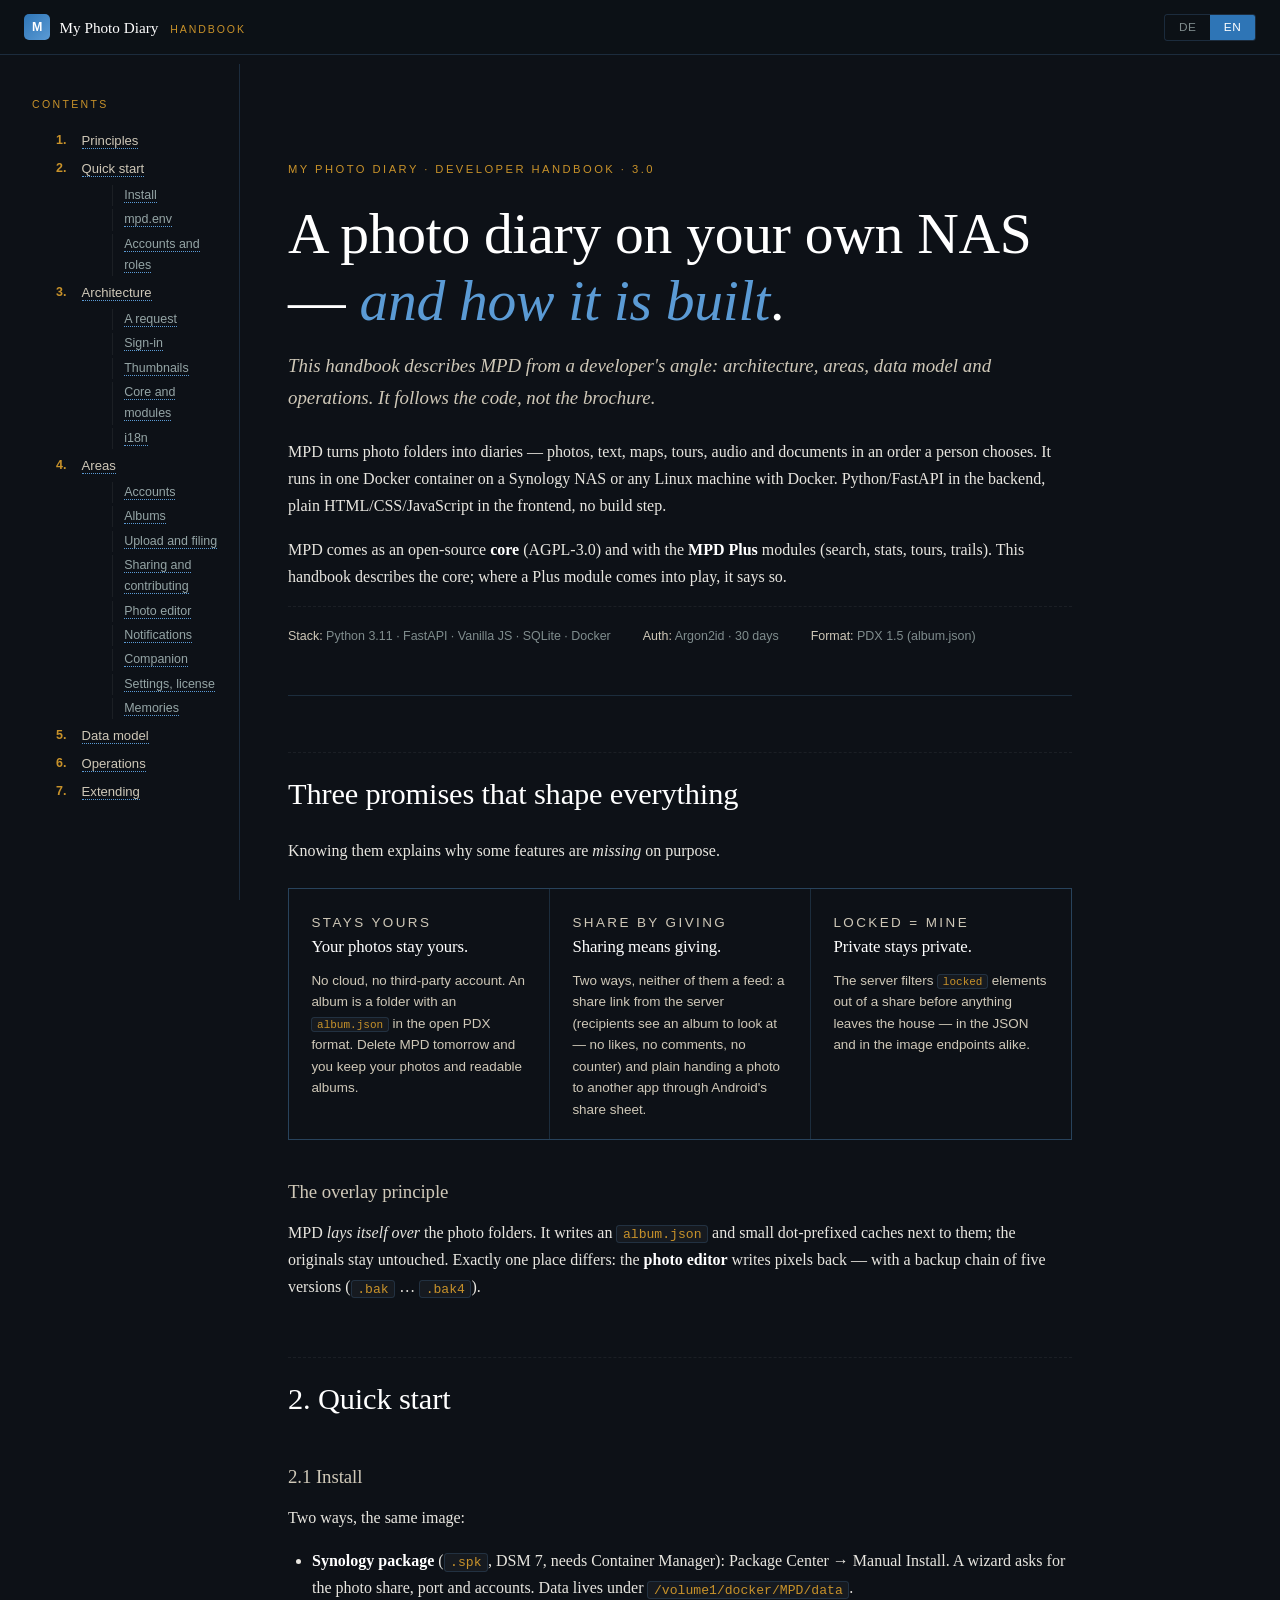
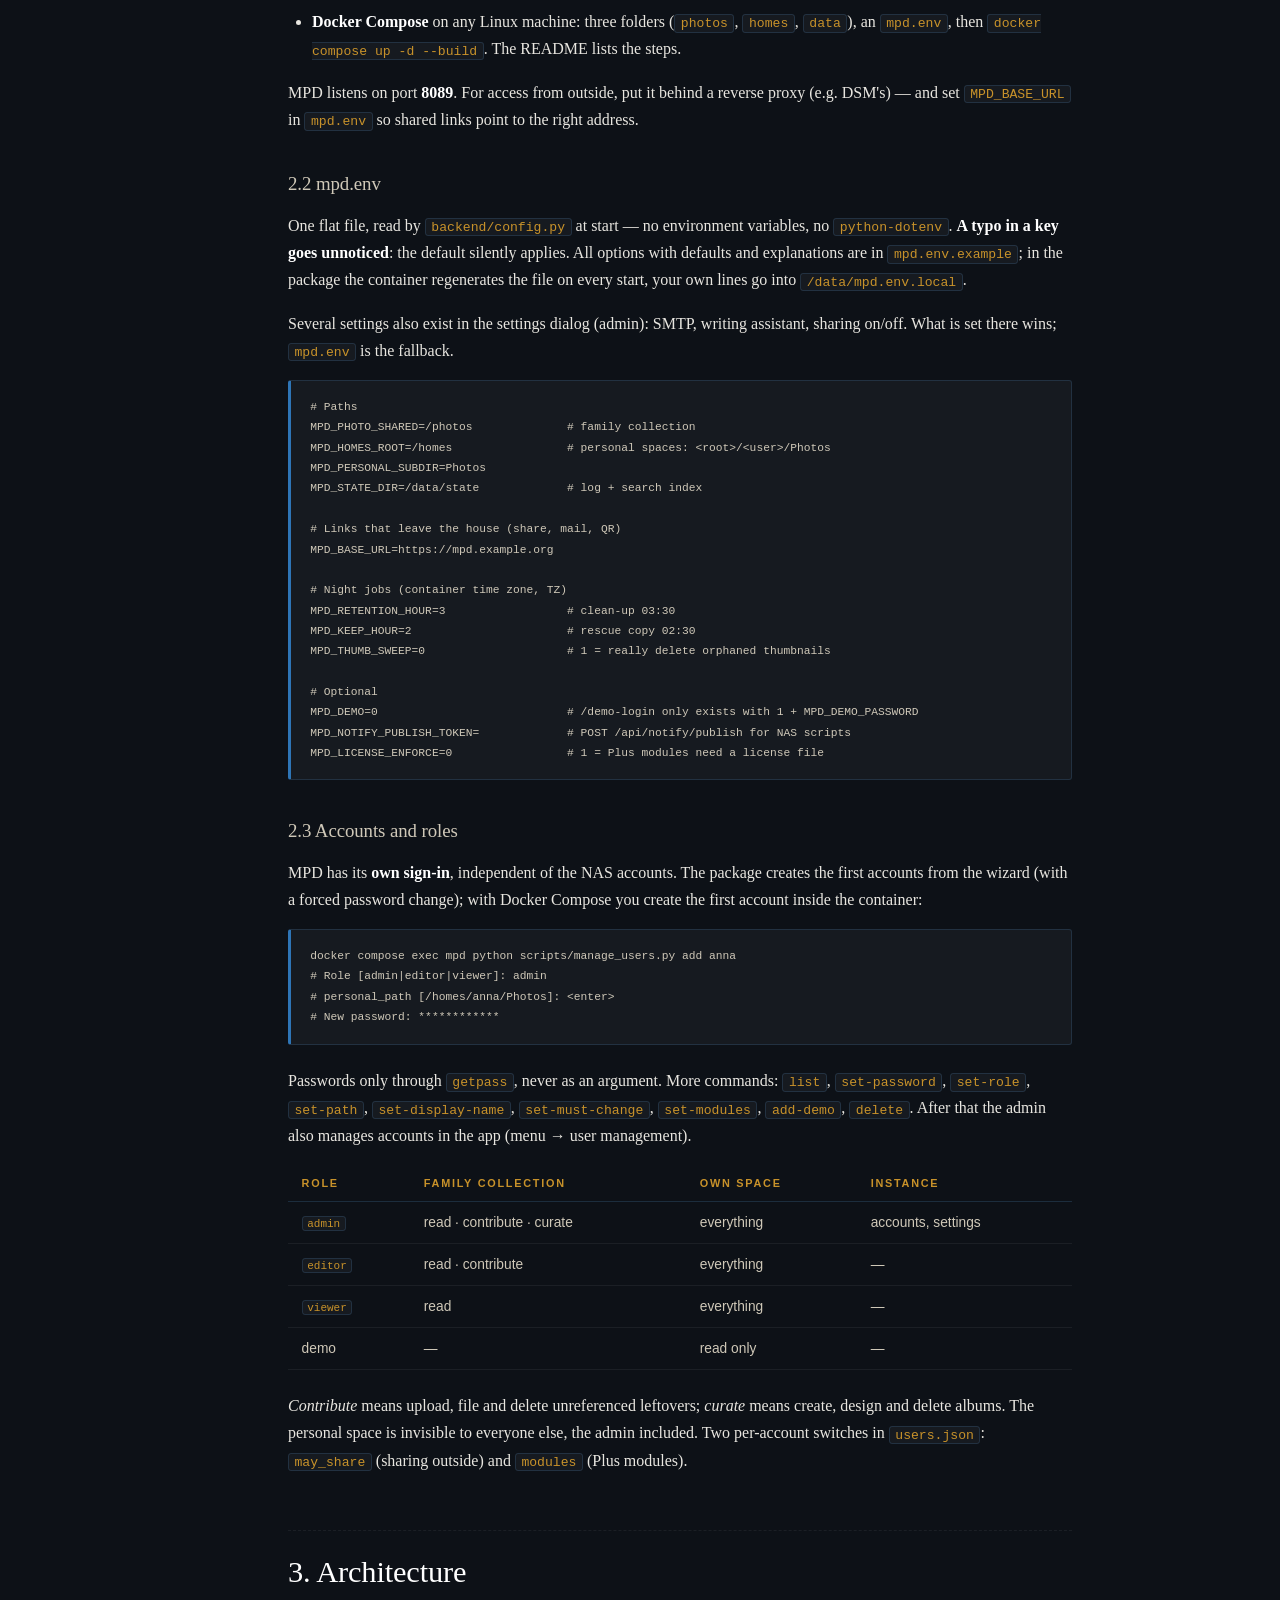
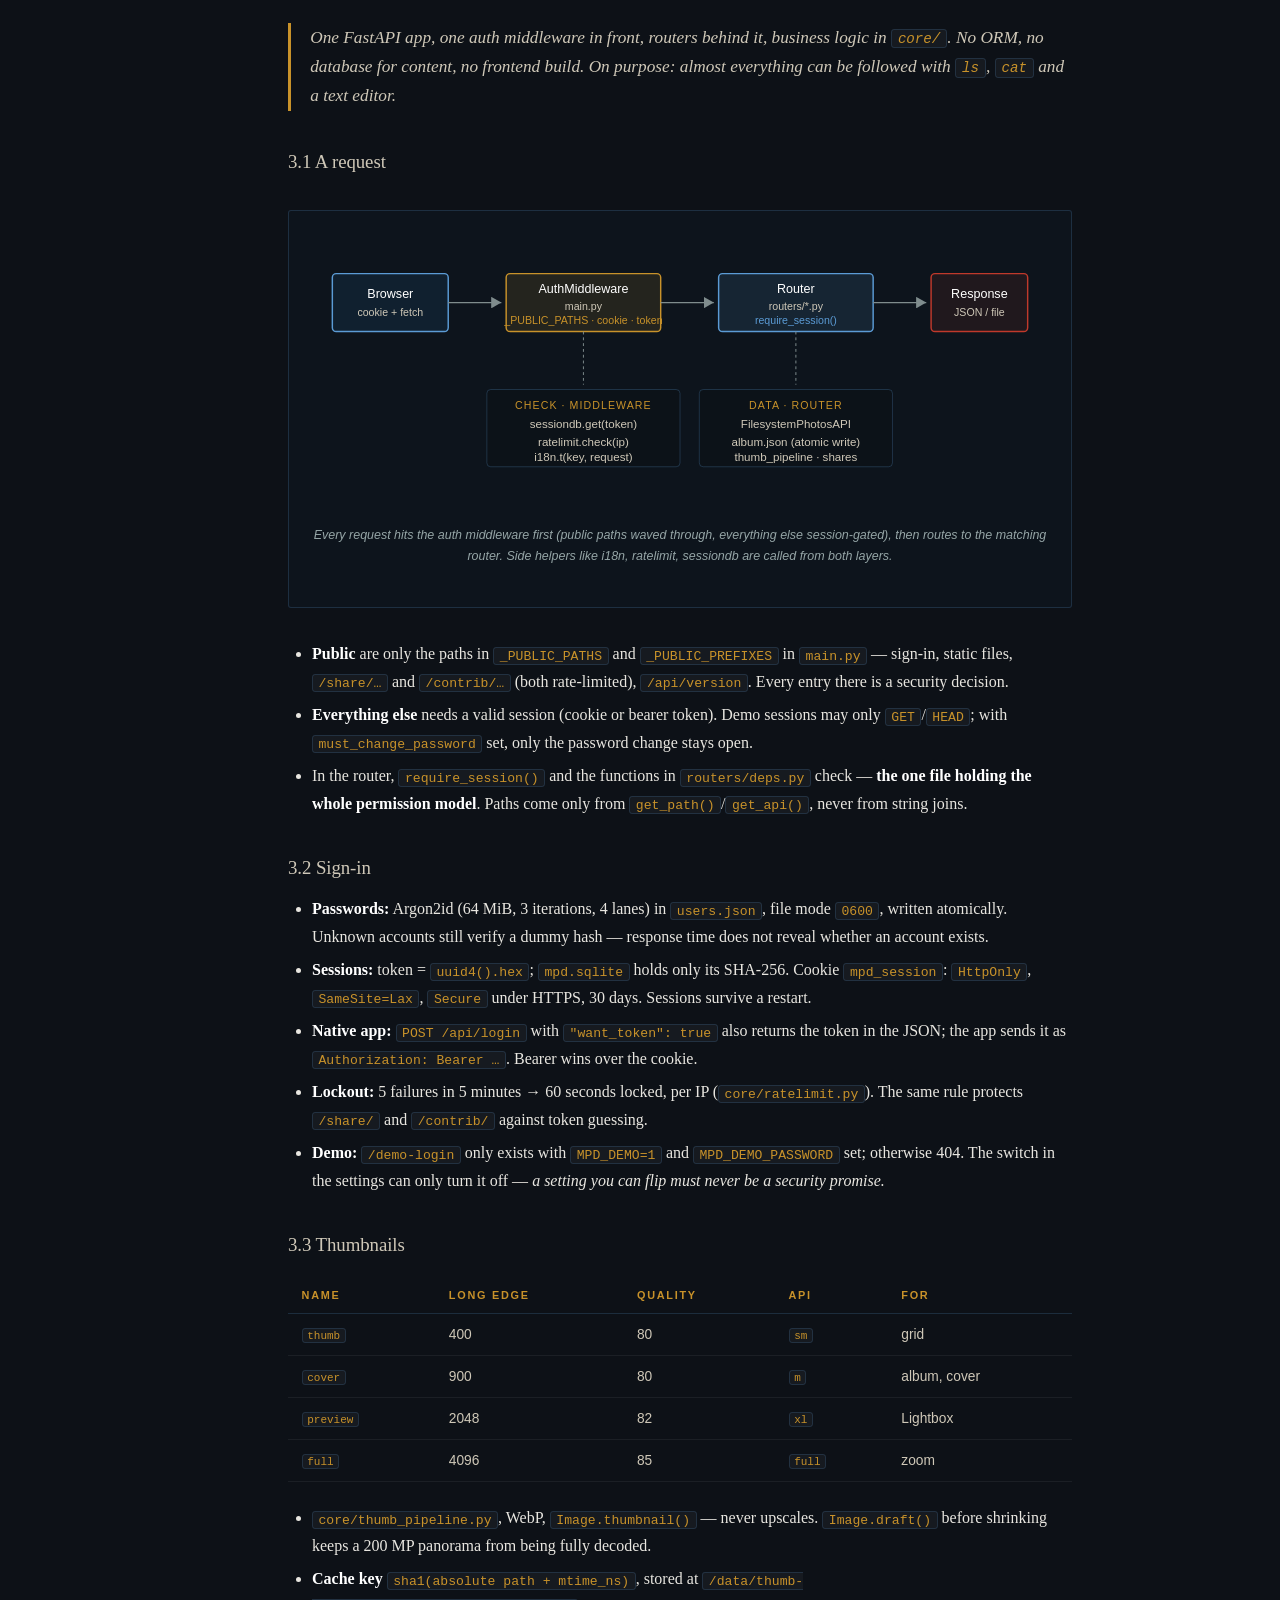
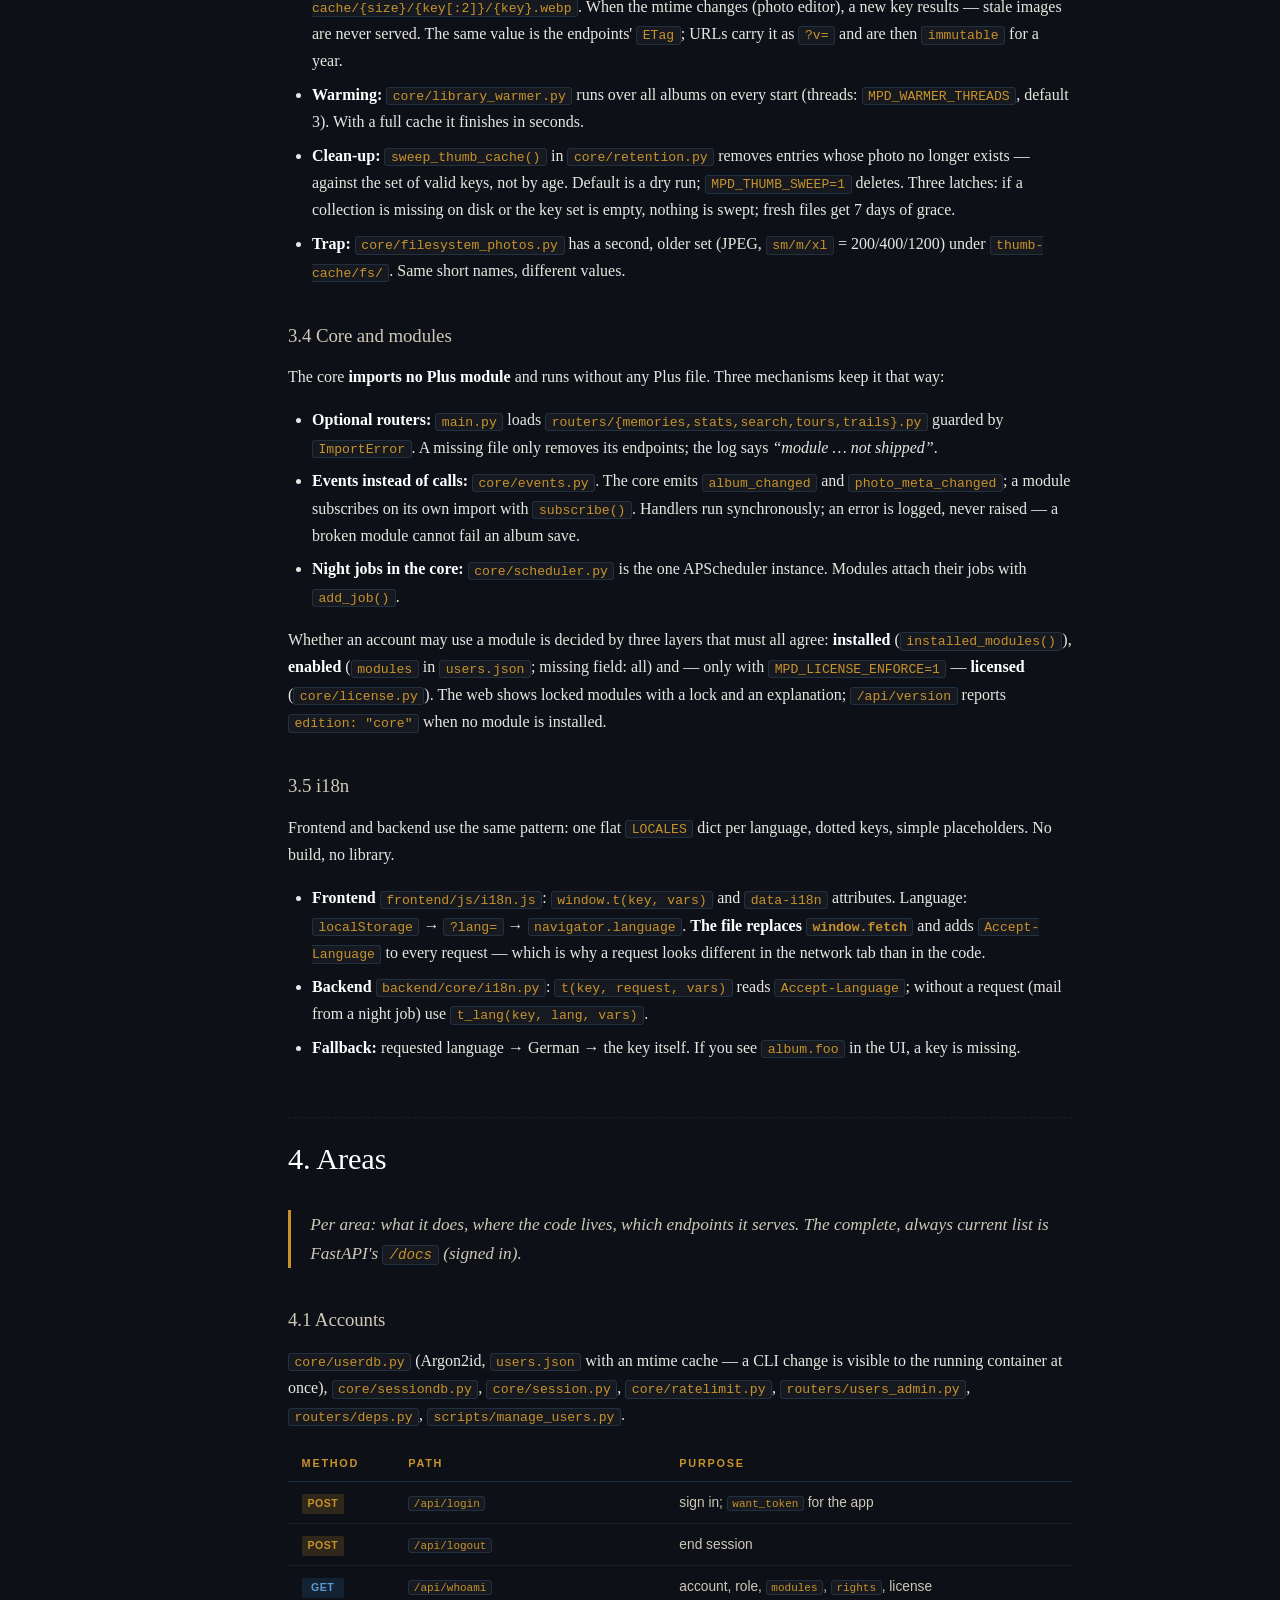
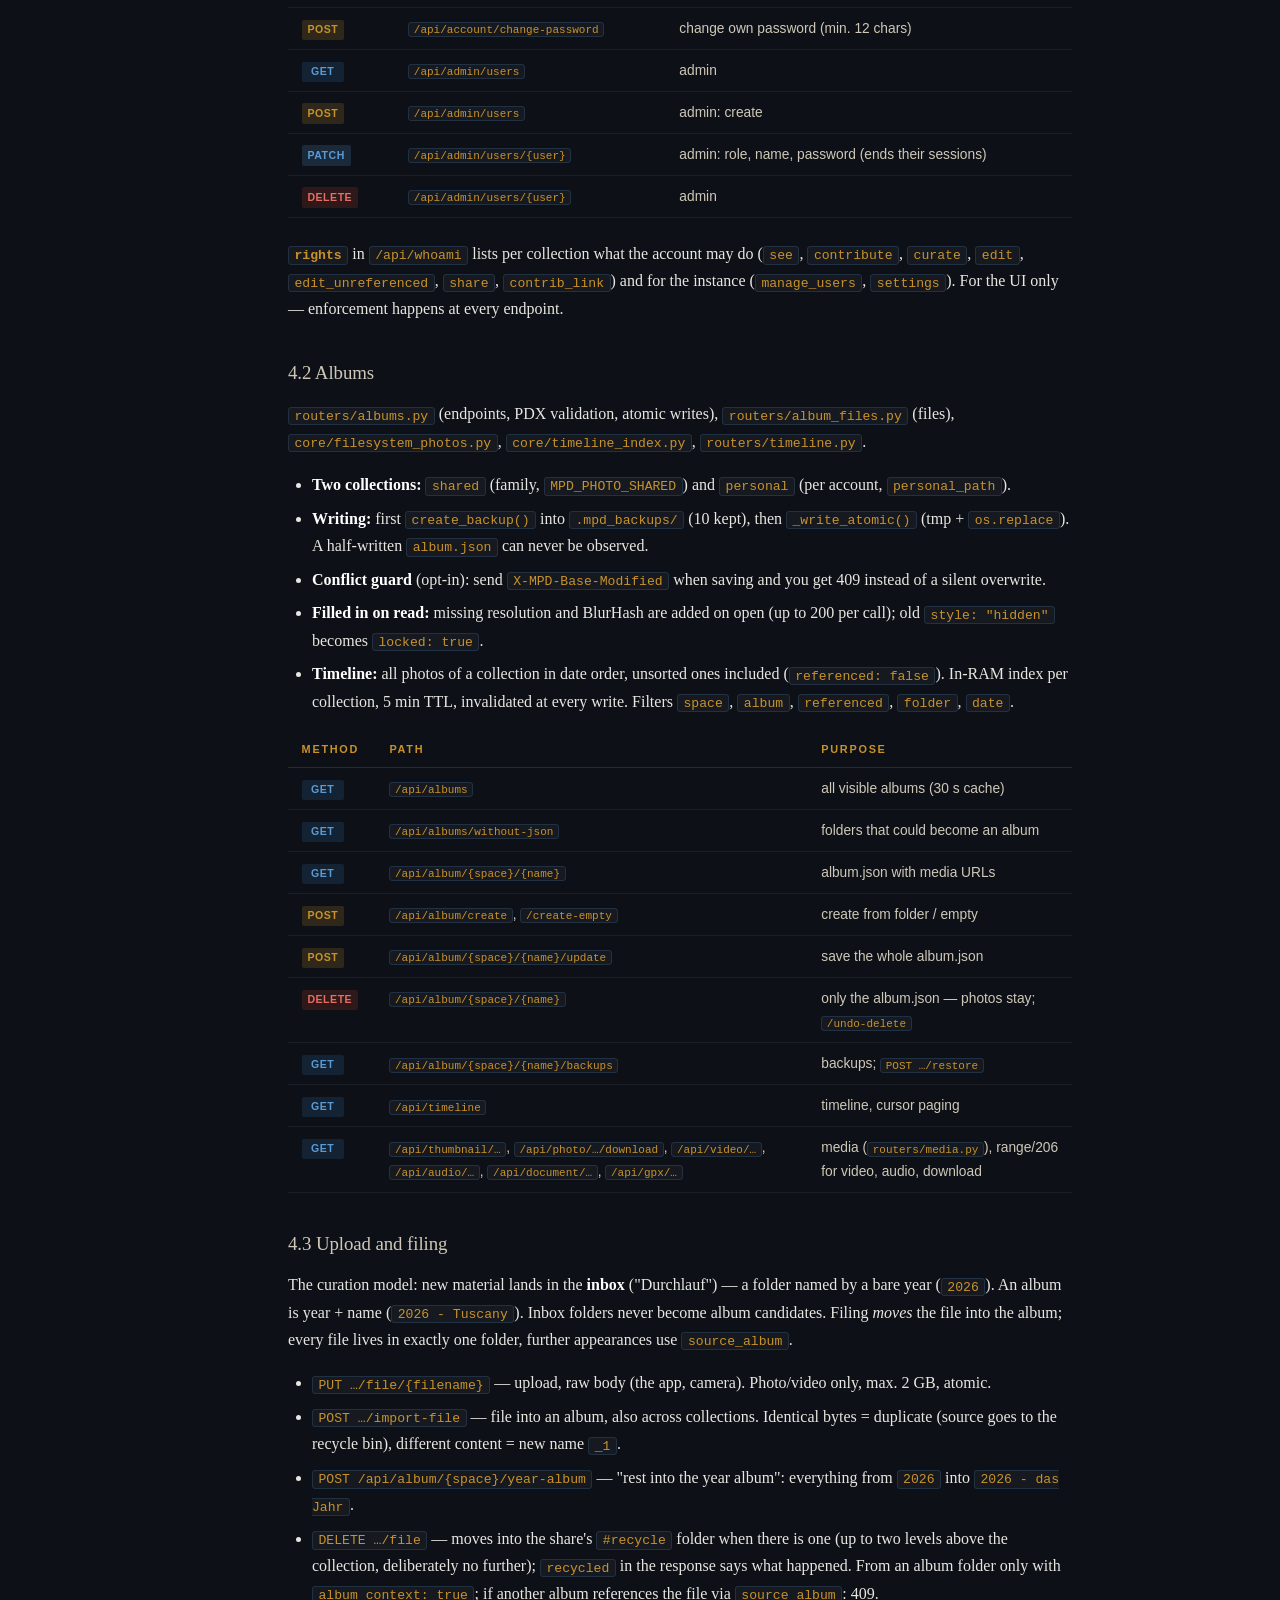
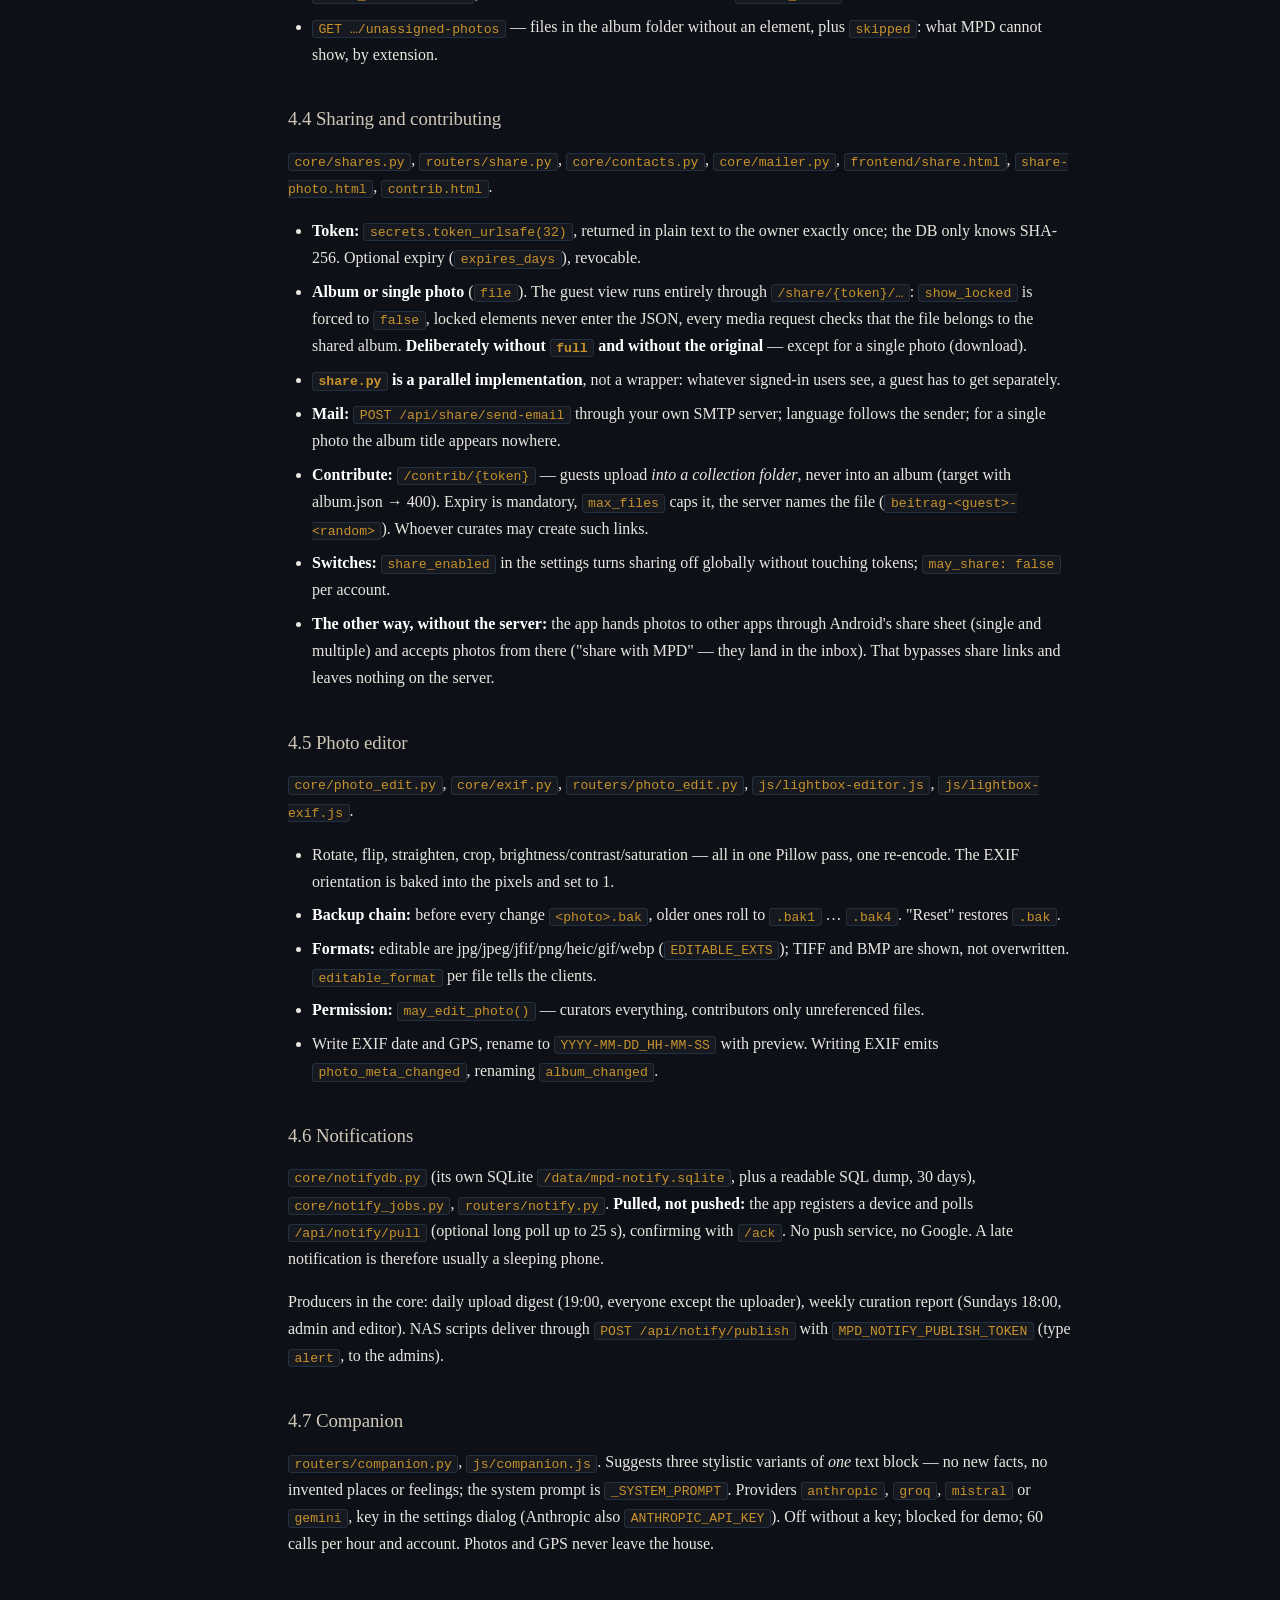
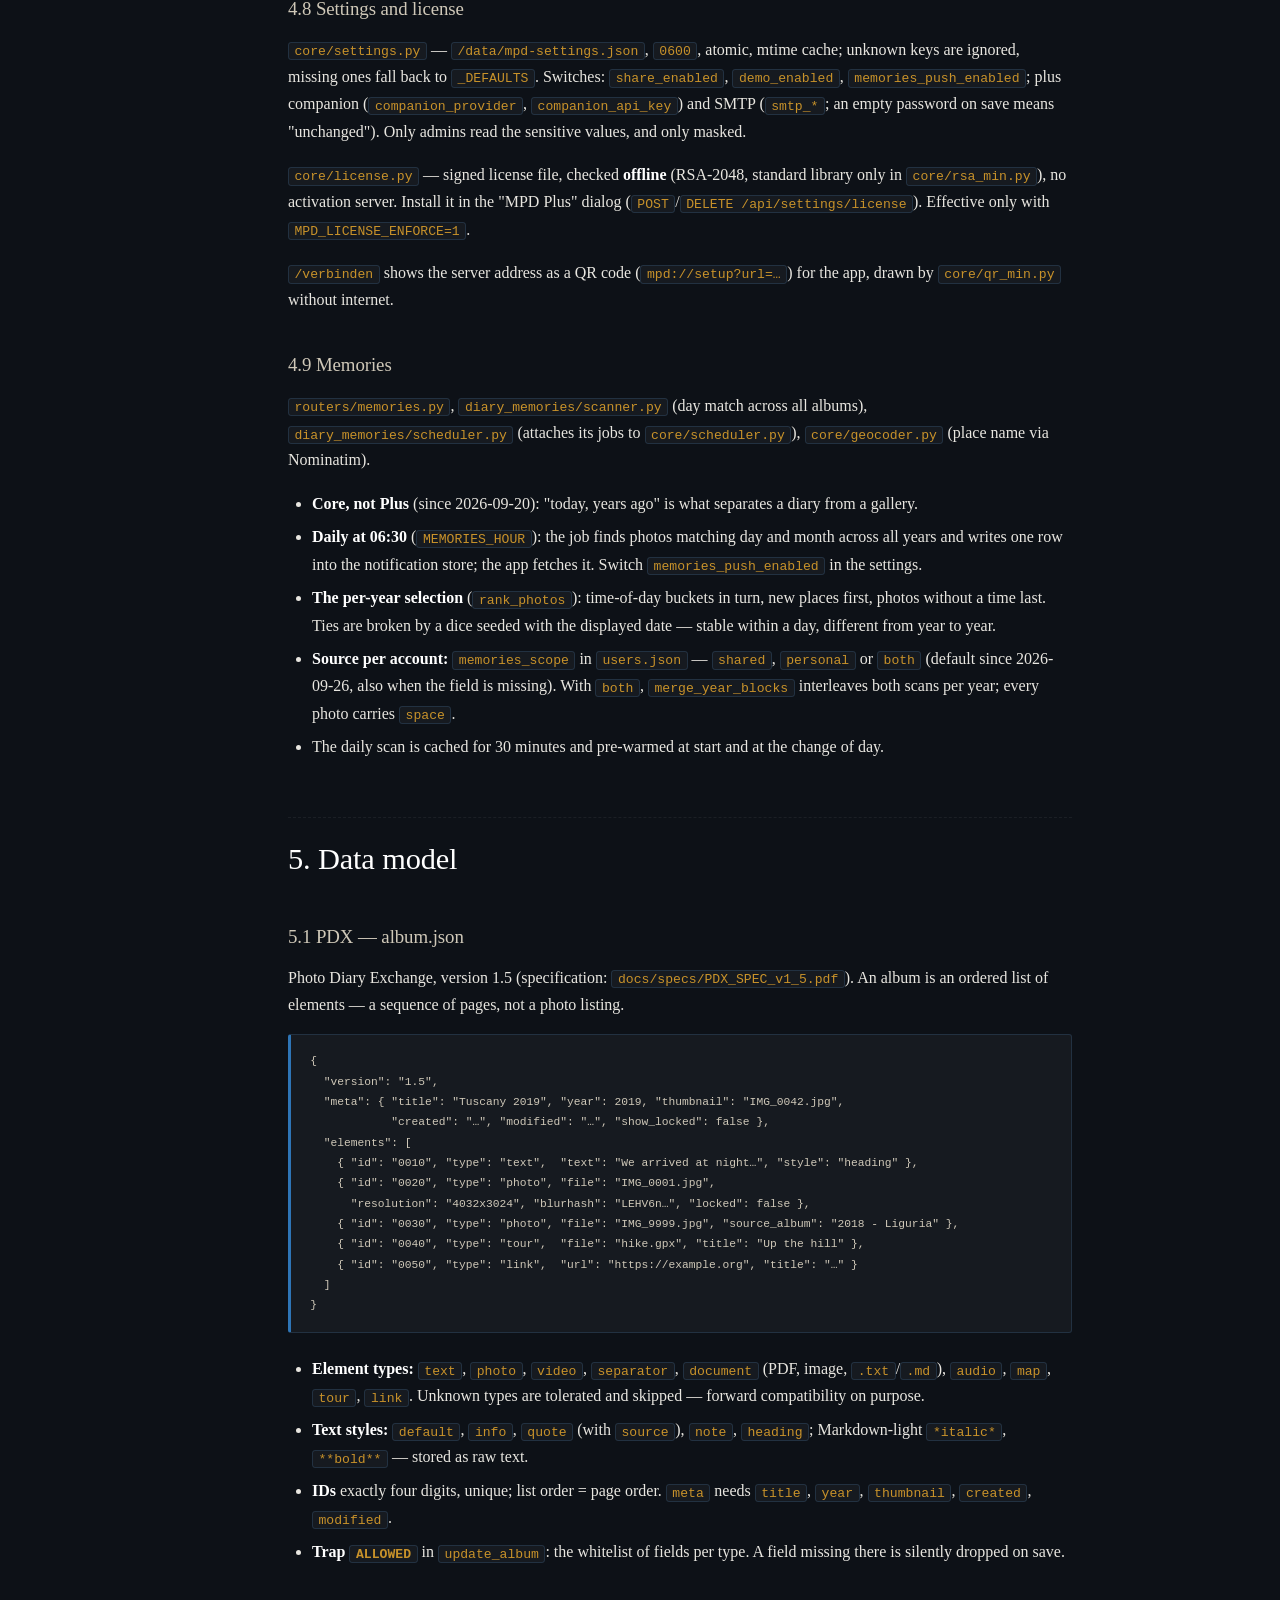
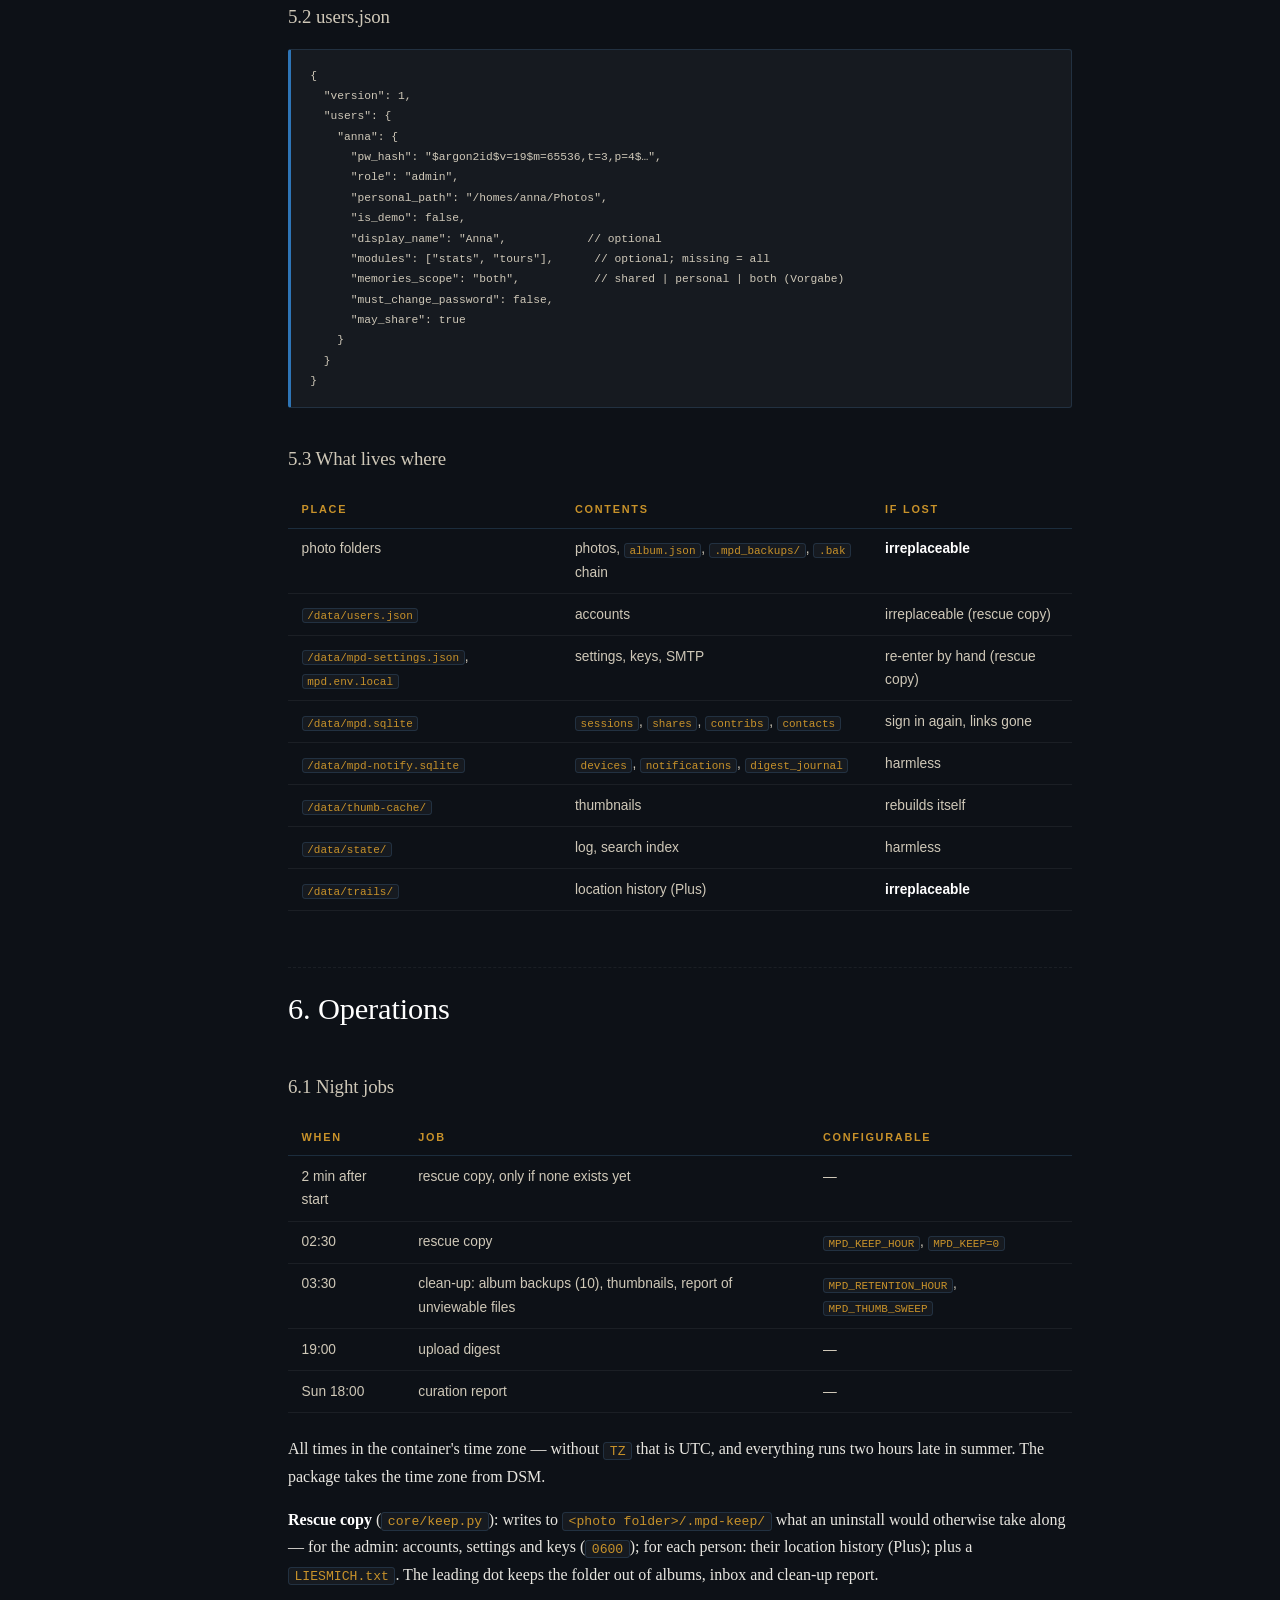
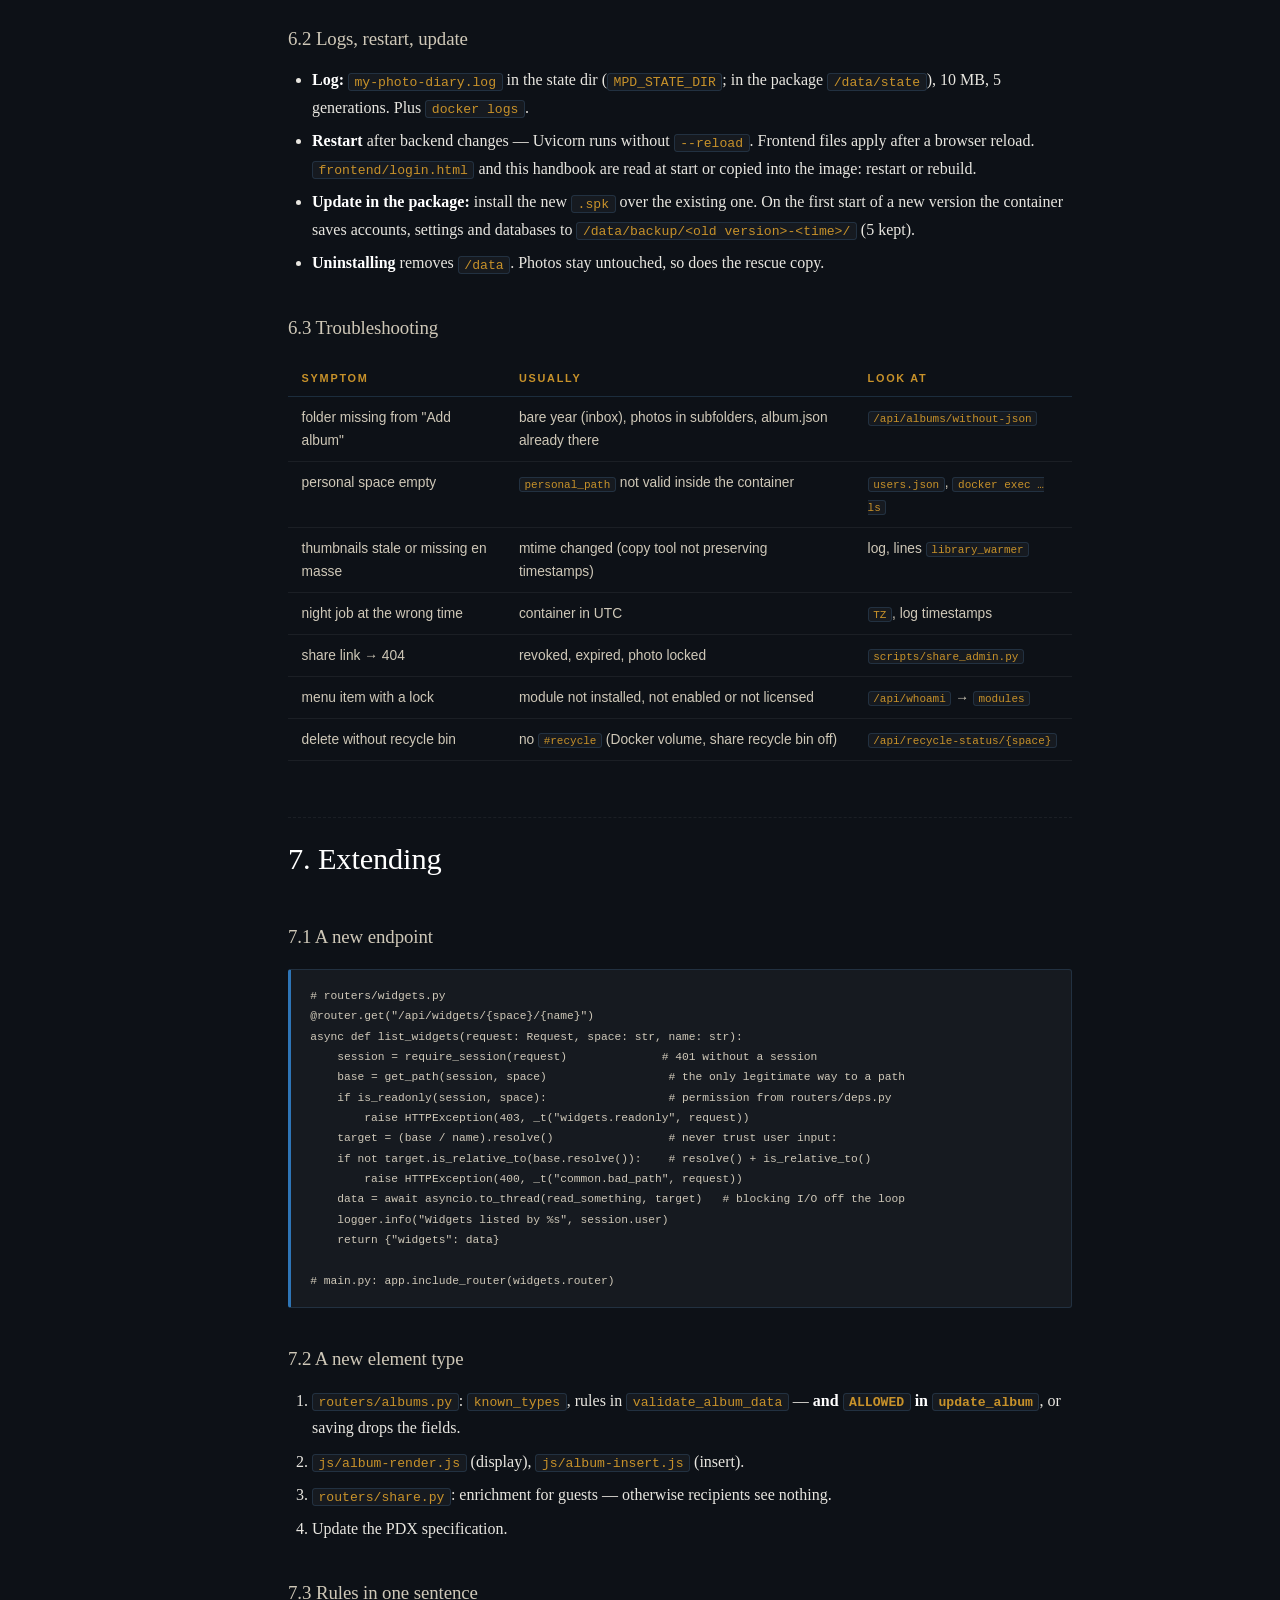
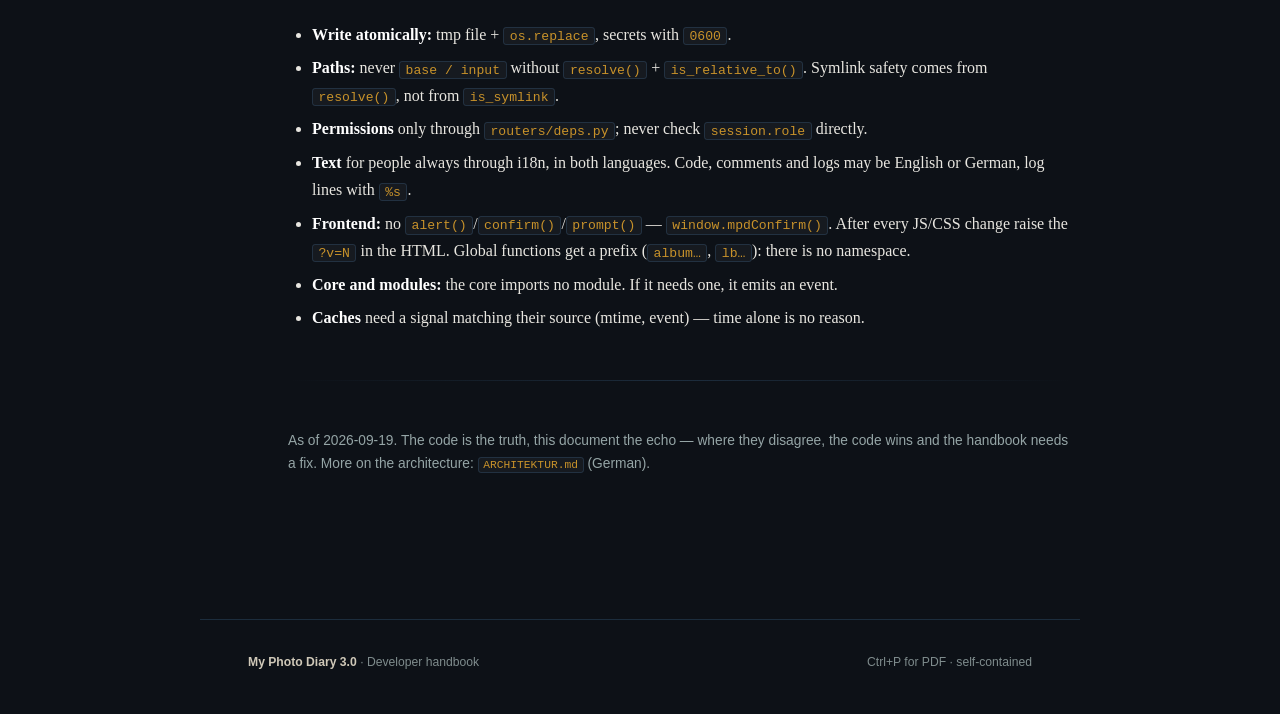
==== commit 589bd3ae: "My Photo Diary Core 3.0.492" ====
--- a/docs/handbook.html
+++ b/docs/handbook.html
@@ -999,7 +999,7 @@
     <li><strong>Kern, nicht Plus</strong> (seit 20.09.2026): „heute vor X Jahren" ist das, was ein Tagebuch von einer Galerie unterscheidet.</li>
     <li><strong>Täglich 06:30</strong> (<code>MEMORIES_HOUR</code>): Der Job sucht Fotos mit passendem Tag und Monat über alle Jahre und schreibt eine Zeile in den Benachrichtigungs-Store; die App holt sie ab. Schalter <code>memories_push_enabled</code> in den Einstellungen.</li>
     <li><strong>Die Auswahl je Jahr</strong> (<code>rank_photos</code>): Tagesabschnitte reihum, verschiedene Orte zuerst, Fotos ohne Uhrzeit zuletzt. Der Stichentscheid ist ein Würfel mit dem angezeigten Datum als Startwert — innerhalb eines Tages stabil, von Jahr zu Jahr verschieden.</li>
-    <li><strong>Quelle je Konto:</strong> <code>memories_scope</code> in <code>users.json</code> — <code>shared</code> (Vorgabe) oder <code>personal</code>.</li>
+    <li><strong>Quelle je Konto:</strong> <code>memories_scope</code> in <code>users.json</code> — <code>shared</code>, <code>personal</code> oder <code>both</code> (Vorgabe seit 26.09.2026, auch wenn das Feld fehlt). Bei <code>both</code> legt <code>merge_year_blocks</code> beide Scans je Jahr reihum zusammen; jedes Foto trägt <code>space</code>.</li>
     <li>Der Tagesscan liegt 30 Minuten im Cache und wird beim Start und beim Tageswechsel vorgewärmt.</li>
   </ul>
 </div>
@@ -1009,7 +1009,7 @@
     <li><strong>Core, not Plus</strong> (since 2026-09-20): "today, years ago" is what separates a diary from a gallery.</li>
     <li><strong>Daily at 06:30</strong> (<code>MEMORIES_HOUR</code>): the job finds photos matching day and month across all years and writes one row into the notification store; the app fetches it. Switch <code>memories_push_enabled</code> in the settings.</li>
     <li><strong>The per-year selection</strong> (<code>rank_photos</code>): time-of-day buckets in turn, new places first, photos without a time last. Ties are broken by a dice seeded with the displayed date — stable within a day, different from year to year.</li>
-    <li><strong>Source per account:</strong> <code>memories_scope</code> in <code>users.json</code> — <code>shared</code> (default) or <code>personal</code>.</li>
+    <li><strong>Source per account:</strong> <code>memories_scope</code> in <code>users.json</code> — <code>shared</code>, <code>personal</code> or <code>both</code> (default since 2026-09-26, also when the field is missing). With <code>both</code>, <code>merge_year_blocks</code> interleaves both scans per year; every photo carries <code>space</code>.</li>
     <li>The daily scan is cached for 30 minutes and pre-warmed at start and at the change of day.</li>
   </ul>
 </div>
@@ -1068,7 +1068,7 @@
       "is_demo": false,
       "display_name": "Anna",            // optional
       "modules": ["stats", "tours"],      // optional; missing = all
-      "memories_scope": "shared",         // shared | personal
+      "memories_scope": "both",           // shared | personal | both (Vorgabe)
       "must_change_password": false,
       "may_share": true
     }
